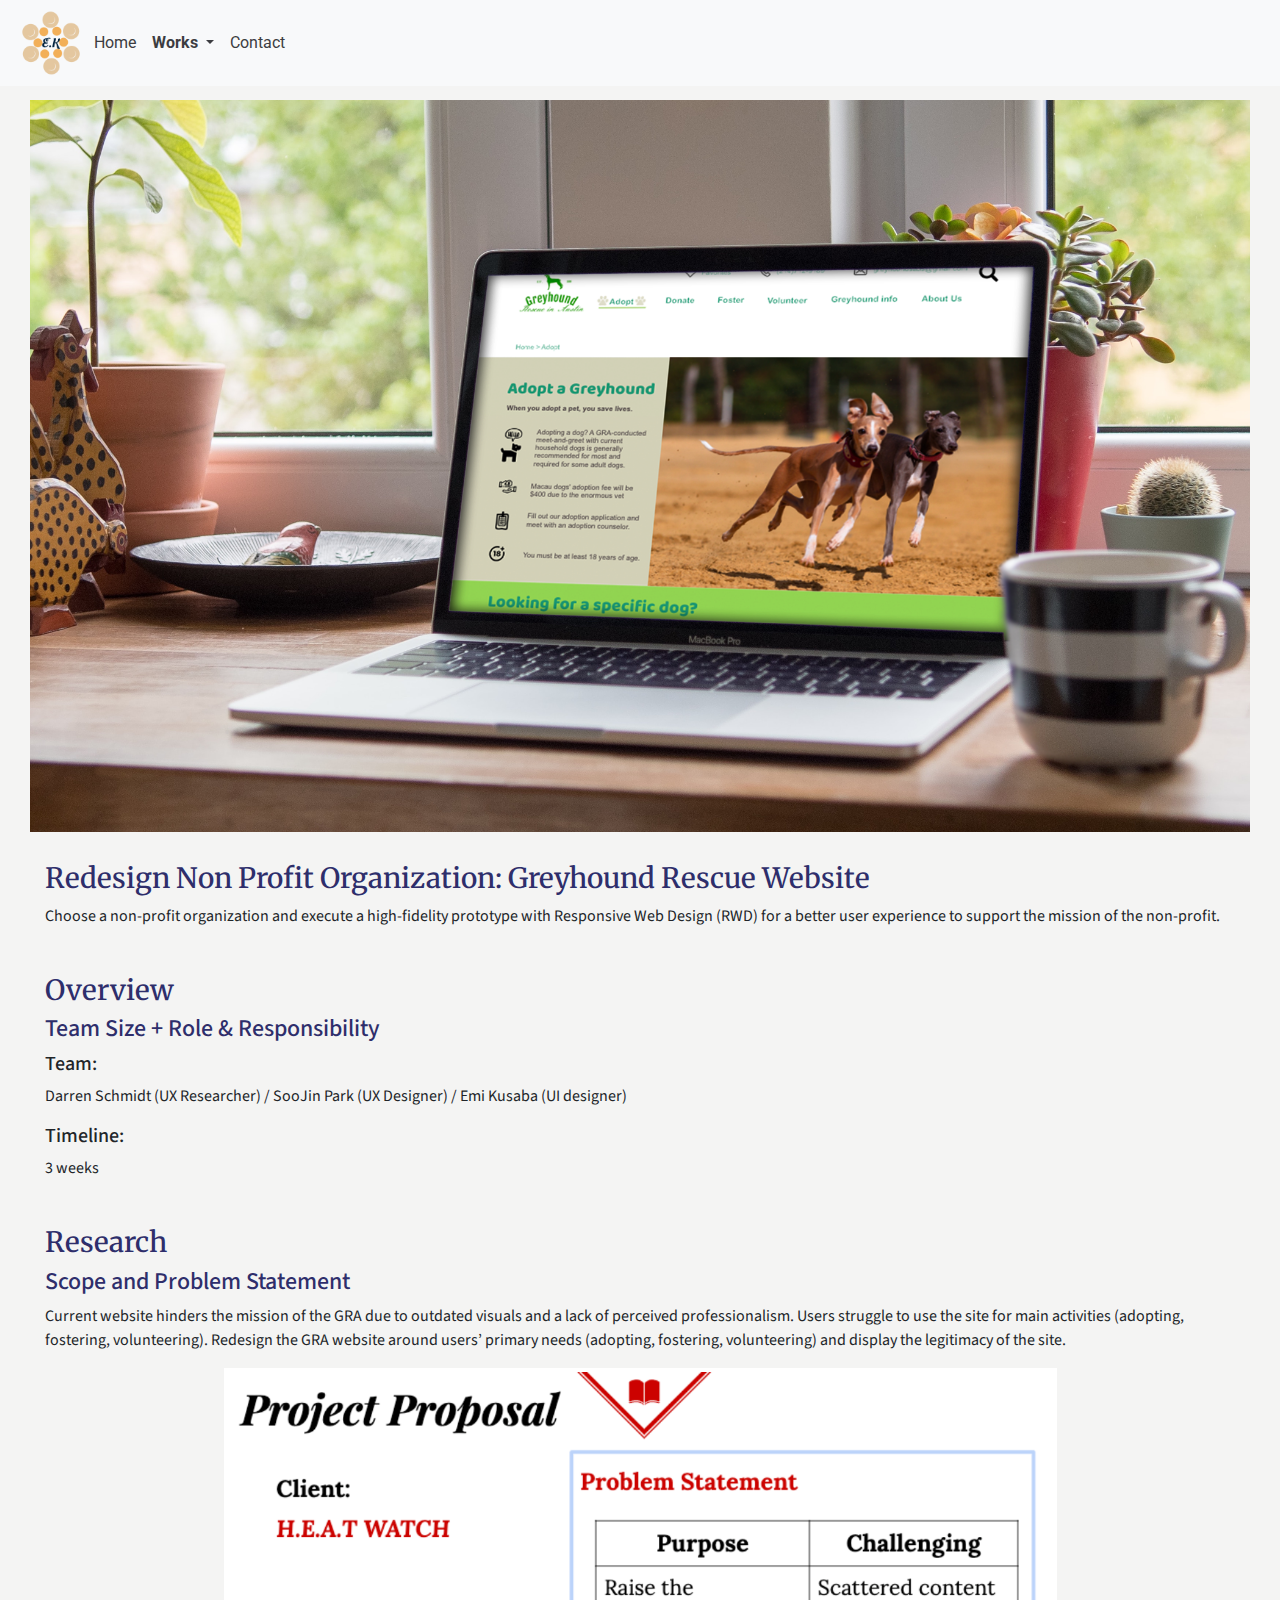
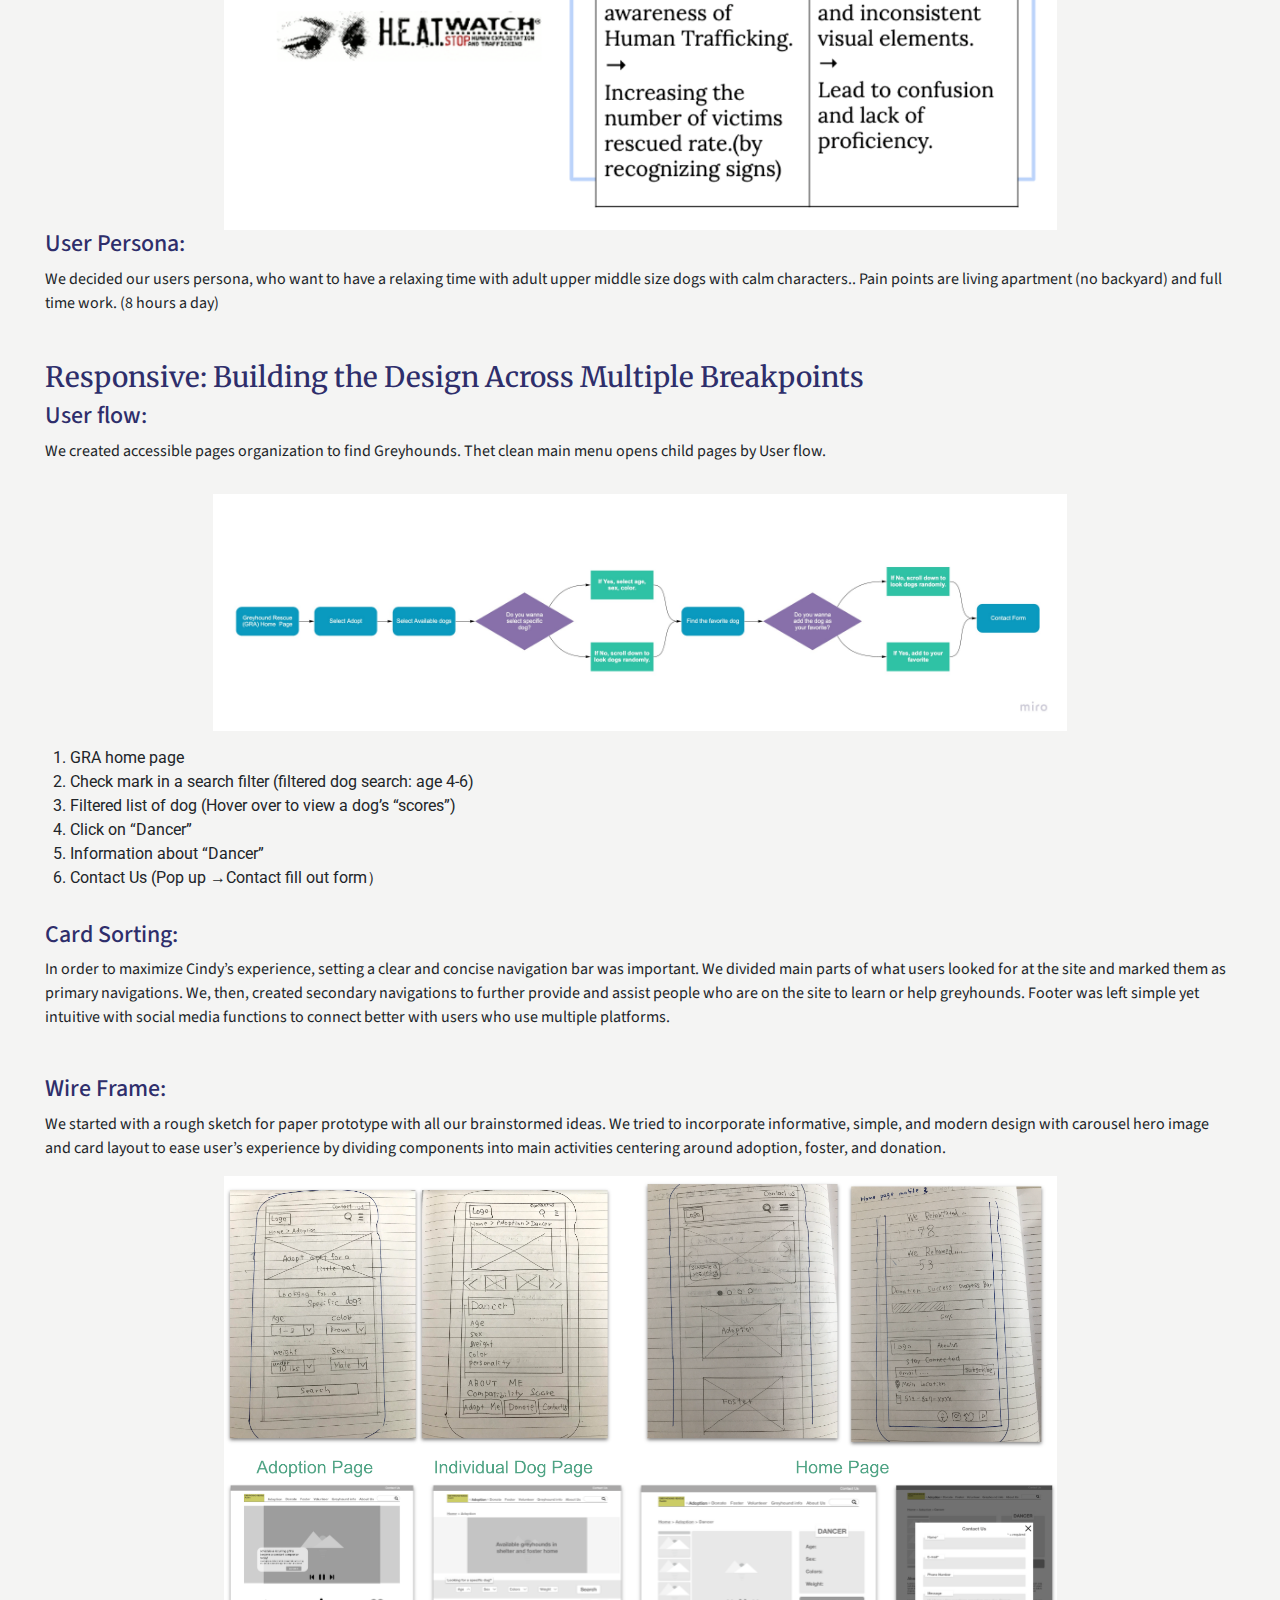
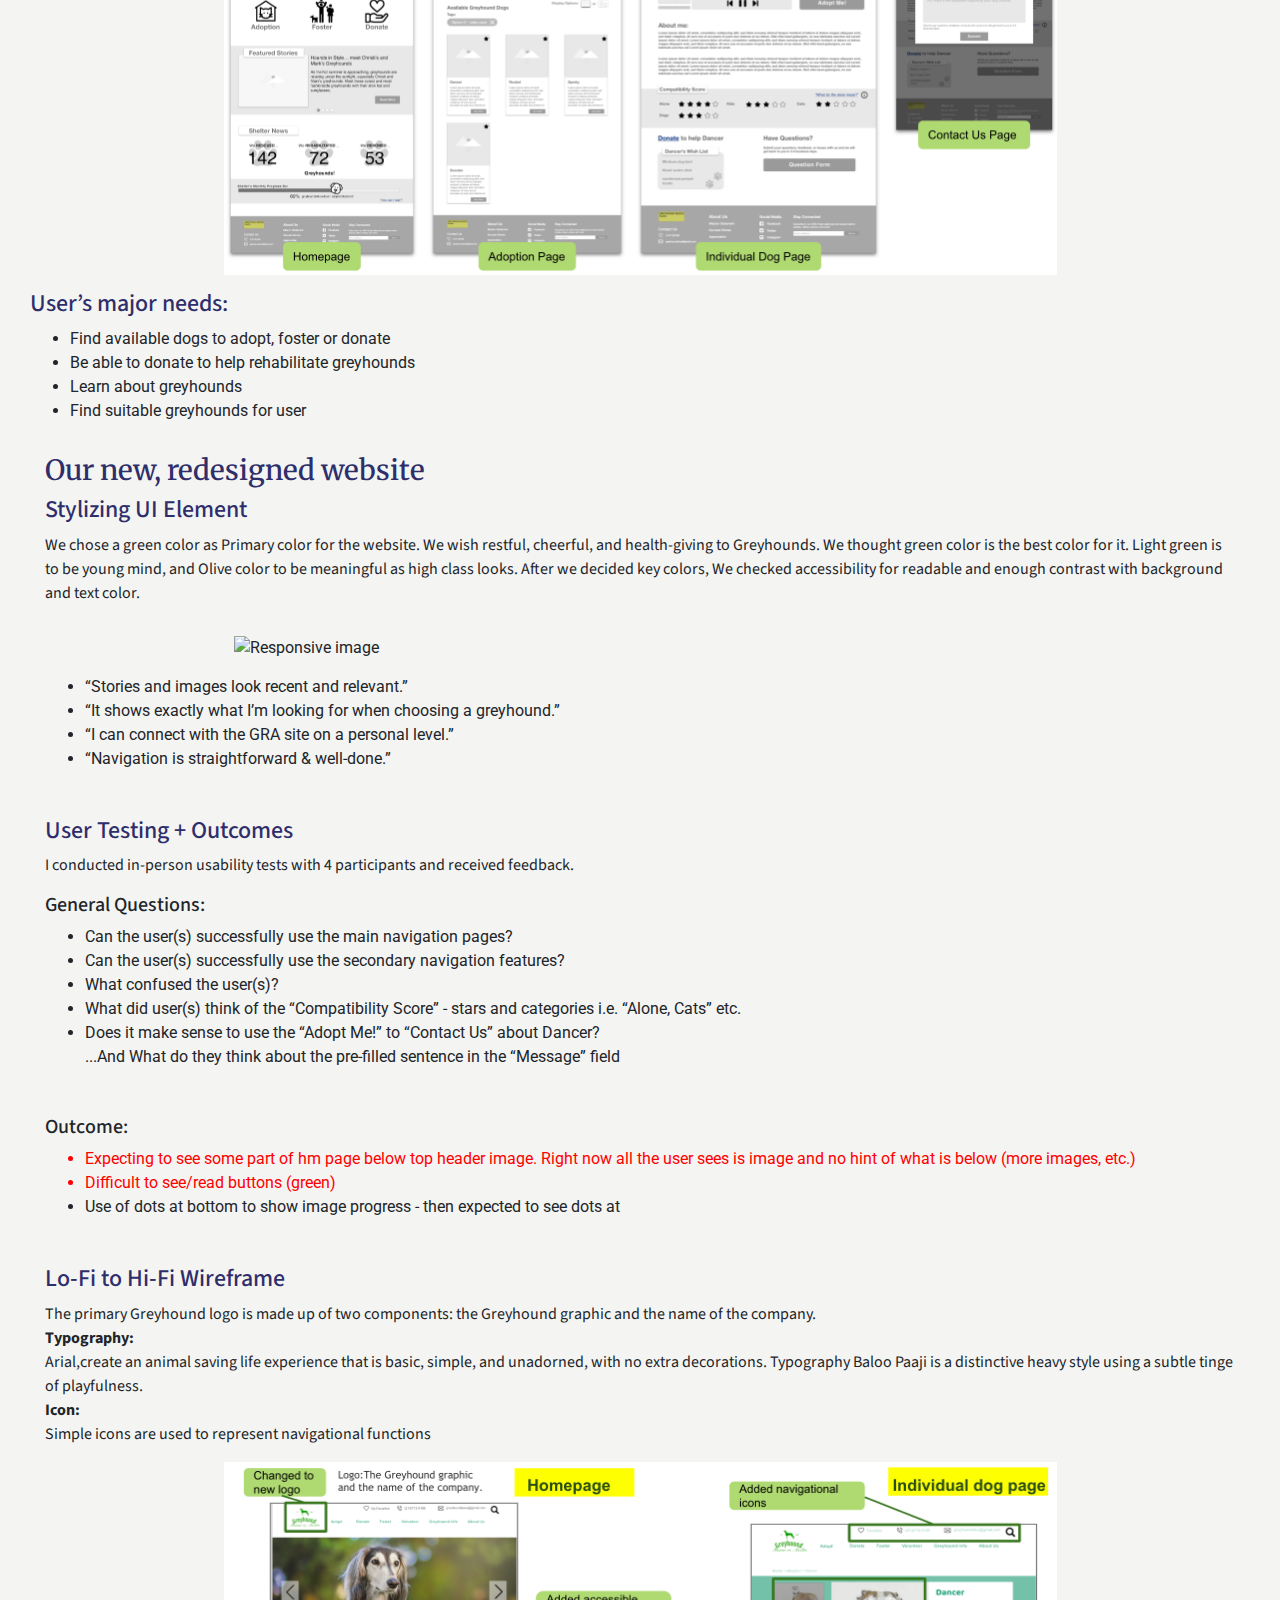
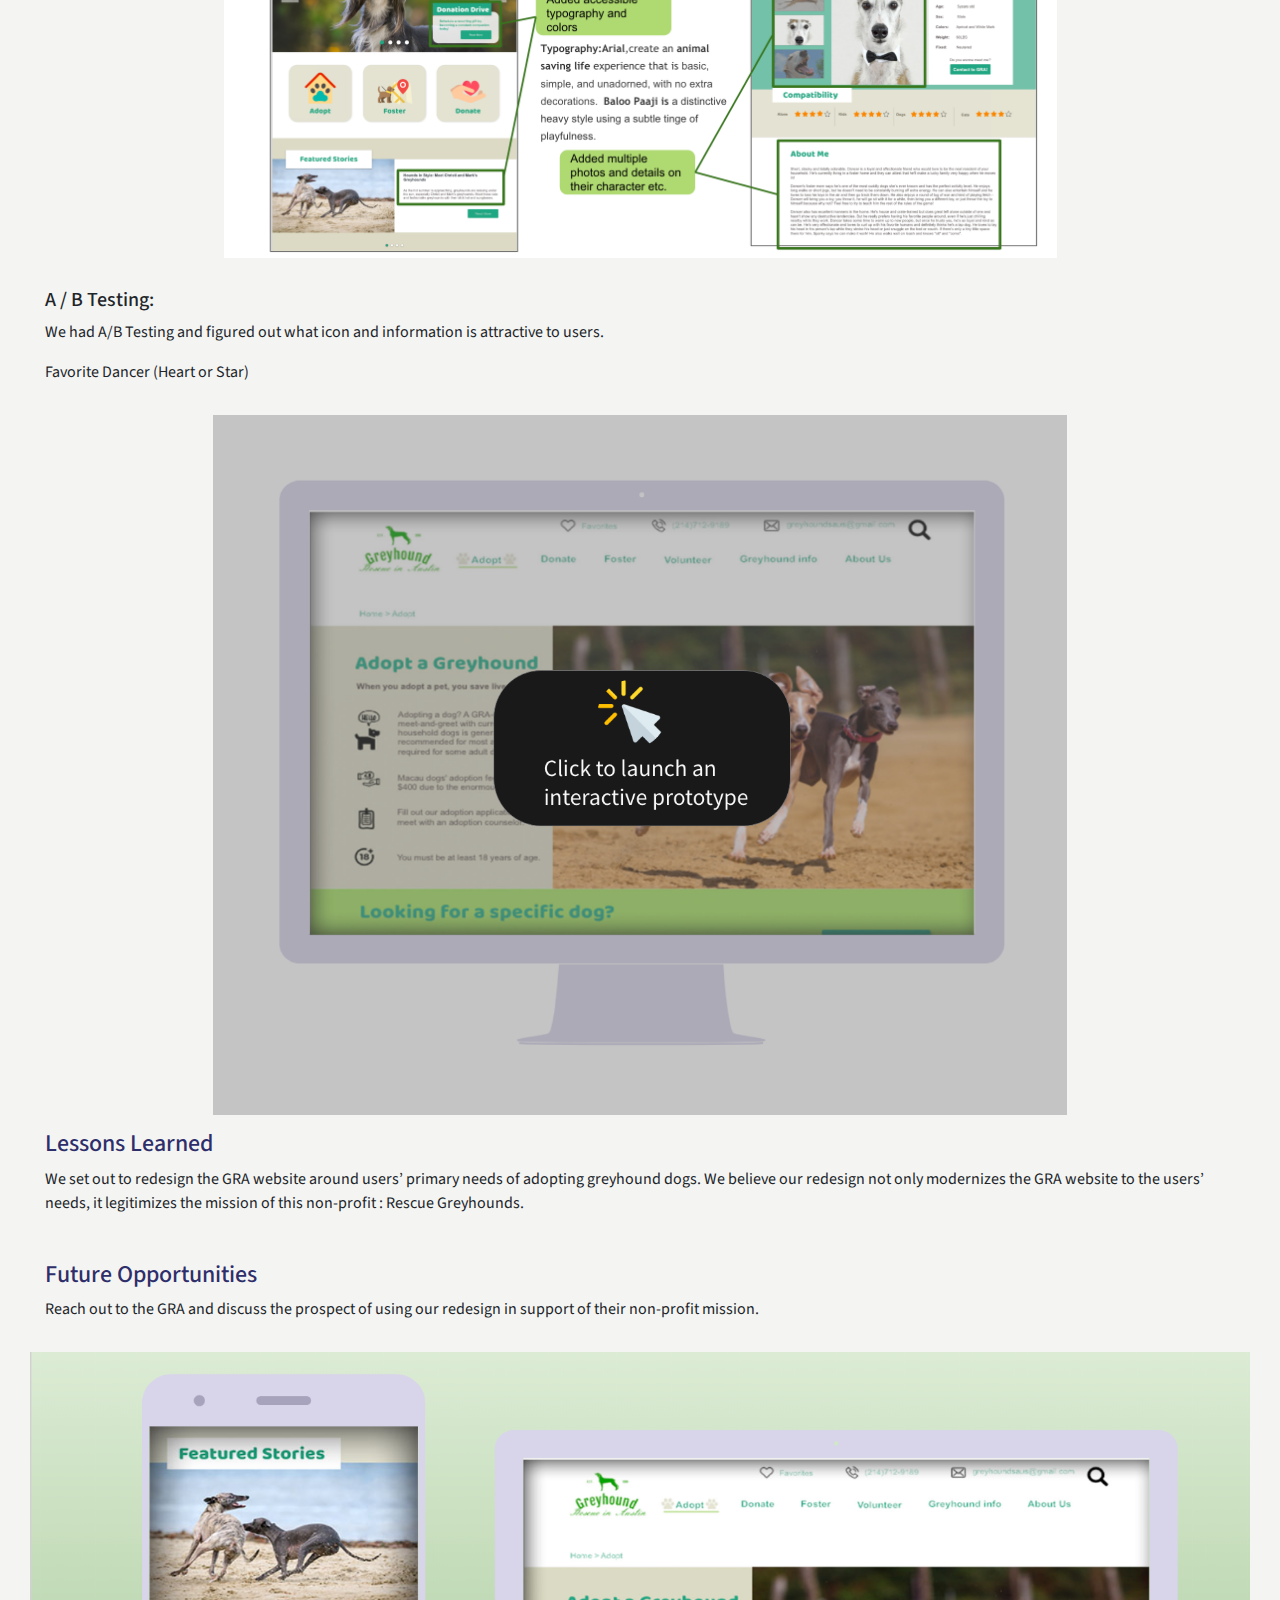
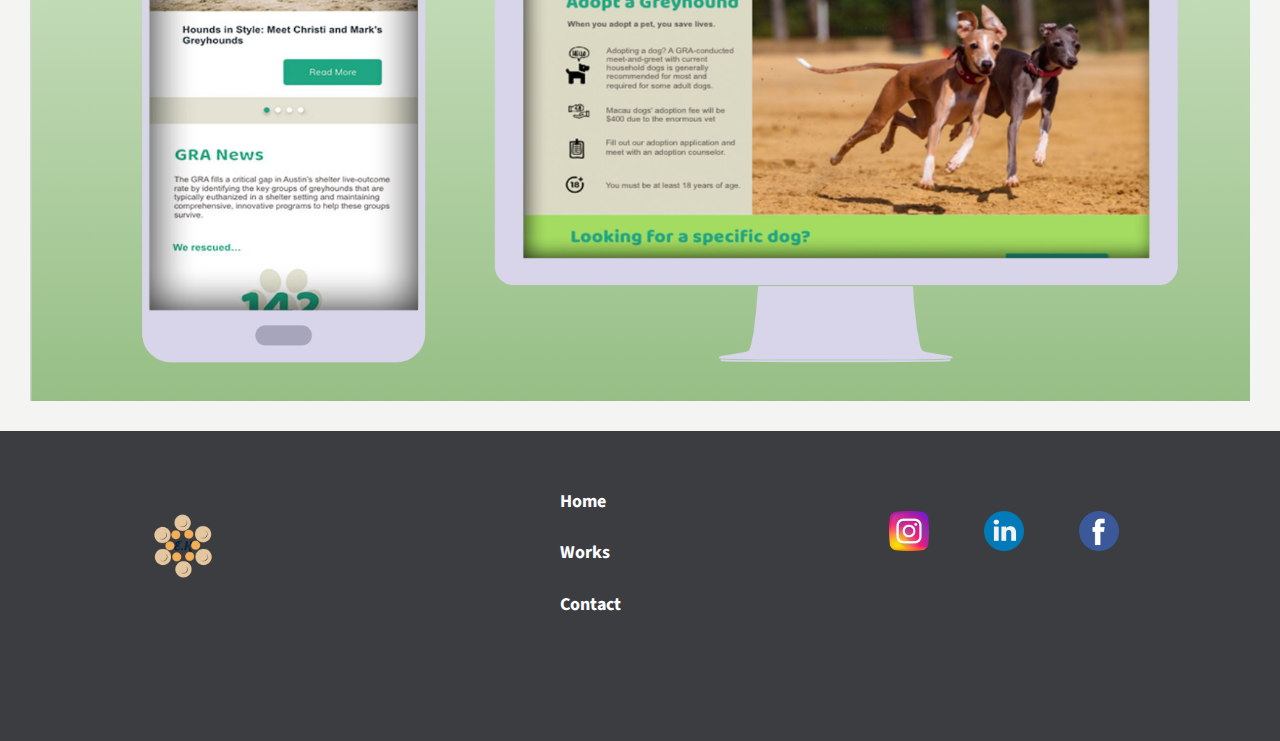
==== case_study1.html @ 6f555abe "Update case_study1.html" ====
<!Doctype html>

<head>
    <meta charset="utf-8">
    <meta name="viewport" content="width=device-width, initial-scale=1">
    <meta name="viewport" content="width=device-width, initial-scale=1.0">
    <title>My First bootstrap Portfolio</title>
    <link href="https://fonts.googleapis.com/css?family=Merriweather|Roboto&display=swap" rel="stylesheet">
    <link rel="stylesheet" href="https://cdnjs.cloudflare.com/ajax/libs/font-awesome/4.6.3/css/font-awesome.min.css">
    <link href="https://fonts.googleapis.com/css?family=Merriweather|Source+Sans+Pro|Source+Serif+Pro&display=swap"
        rel="stylesheet">
    <link href="https://fonts.googleapis.com/css?family=Source+Sans+Pro|Source+Serif+Pro&display=swap" rel="stylesheet">
    <link rel="stylesheet" href="assets/css/Footer-with-button-logo.css">
    <link href="css/style.css" type="text/css" rel="stylesheet">
    <script src="https://ajax.googleapis.com/ajax/libs/jquery/3.4.1/jquery.min.js"></script>
    <link rel="stylesheet" href="https://stackpath.bootstrapcdn.com/bootstrap/4.3.1/css/bootstrap.min.css"
        integrity="sha384-ggOyR0iXCbMQv3Xipma34MD+dH/1fQ784/j6cY/iJTQUOhcWr7x9JvoRxT2MZw1T" crossorigin="anonymous">
    <script src="https://cdnjs.cloudflare.com/ajax/libs/popper.js/1.12.9/umd/popper.min.js"></script>
    <script src="https://stackpath.bootstrapcdn.com/bootstrap/4.3.1/js/bootstrap.min.js"
        integrity="sha384-JjSmVgyd0p3pXB1rRibZUAYoIIy6OrQ6VrjIEaFf/nJGzIxFDsf4x0xIM+B07jRM"
        crossorigin="anonymous"></script>
    <script src="index.js"></script>
</head>

<body >
    <!--Nav-->

    <nav class="navbar navbar-expand-lg navbar-light bg-light fixed-top">
        <img src="images/7357d551-fe79-40fd-9dd4-52507241a7af_200x200.png" class="navbar-brand" href="#"></a>
        <button class="navbar-toggler" type="button" data-toggle="collapse" data-target="#navbarNav"
            aria-controls="navbarNav" aria-expanded="false" aria-label="Toggle navigation">
            <span class="navbar-toggler-icon"></span>
        </button>
        <div class="collapse navbar-collapse" id="navbarNav">
            <ul class="navbar-nav">
                <li class="nav-item active">
                    <a class="nav-link" href="#">Home </a>
                </li>
                <li class="nav-item">
                    <a class="nav-link dropdown-toggle" href="#" id="navbarDropdown" role="button" data-toggle="dropdown" aria-haspopup="true" aria-expanded="false">
                       <strong> Works</strong>
                      </a>
                      <div class="dropdown-menu" aria-labelledby="navbarDropdown">
                        <a class="dropdown-item" href="#">UI Redesign For Department of Energy</a>
                        <a class="dropdown-item" href="#">Redesign Website: <br>Greyhound Rescue Austin</a>
                        <a class="dropdown-item" href="#">Butler Travel App</a>
                        <div class="dropdown-divider"></div>
                        <a class="dropdown-item" href="#">Something else here</a>
                      </div>
                </li>
                <li class="nav-item">
                    <a class="nav-link" href="#">Contact</a>
                </li>
                <li class="nav-item">
                </li>
            </ul>
        </div>
    </nav>
    </div>
    <!--heroimage-->
    
    <section class="article">
    <img src="images/hero.png" class="img-fluid" id="hero" alt="Responsive image" >
    <div class="cards">
        <h3 class="title">Redesign Non Profit Organization: Greyhound Rescue Website
        </h3>
        <p>Choose a non-profit organization and execute a high-fidelity prototype with Responsive Web Design (RWD) for a
            better user experience to support the mission of the non-profit.
        </p>
    </div>
    <!--Overview-->
    
    <div class="overview_card cards">
        <h3 class="overview">Overview</h3>
        <h4 class="role">Team Size + Role & Responsibility
        </h4>
        <h5 class="team">Team:</h5>
        <p> Darren Schmidt (UX Researcher) / SooJin Park (UX Designer) / Emi Kusaba (UI designer)
        </p>
        <h5 class="timeline">Timeline:</h5>
        <p> 3 weeks</p>
    </div>
    <div class="research_card cards">
        <h3 class="research">Research</h3>
    
    <!--problem statement-->
        <h4 class="problemstatement">Scope and Problem Statement</h4>
        <p id="problemstatement1">Current website hinders the mission of the GRA due to outdated visuals and a lack of perceived professionalism. 
            Users struggle to use the site for main activities (adopting, fostering, volunteering). 
            Redesign the GRA website around users’ primary needs (adopting, fostering, volunteering) and display the legitimacy of the site. 
            </p>
            <div class="img-problemstatement centered">
            <img src="images/Screen Shot 2019-08-13 at 11.15.23.png" class="problemstatement " style="width:70%; height:70%;" alt="Responsive image">
        </div>
        <h4 class="userparsona"> User Persona:</h4>

        <p id="userparsona1">We decided our users persona, who want to have a relaxing time with adult upper middle size dogs with calm characters.. Pain points are living apartment (no backyard) and full time work. (8 hours a day)</p>
            <!--userflow-->
    </div>
        <div class="cards">
        <h3 class="design_card">Responsive: Building the Design Across Multiple Breakpoints
            </h3>
        <h4 class="userflow">User flow:</h4>
        <p class="userflow1">We created accessible pages organization to find Greyhounds. Thet clean main menu opens child pages by User flow.
        </p>
        </div>
        <div class="userflow-img centered">
        <img src="images/userflow.jpg" class="img-fluid" alt="Responsive image" style="width:70%" style="height:70%" >
        </div>
        <ol>
            <li>GRA home page </li>
            <li>Check mark in a search filter (filtered dog search: age 4-6)
            </li>
            <li>Filtered list of dog (Hover over to view a dog’s “scores”)

            </li>
            <li>Click on “Dancer”
            </li>
            <li>Information about “Dancer”
            </li>
            <li>Contact Us (Pop up
                →Contact fill out form）
            </li>
        </ol>
        <div class="cards">
        <h4 class="cardsorting">Card Sorting:</h4>
        <p>In order to maximize Cindy’s experience, setting a clear and concise navigation bar was important. We divided main parts of what users looked for at the site and marked them as primary navigations. We, then, created secondary navigations to further provide and assist people who are on the site to learn or help greyhounds. 
            Footer was left simple yet intuitive with social media functions to connect better with users who use multiple platforms.
            </p>
        </div>
    
    <!--wireframe-->
    <div class="cards">
        <h4 class="wireframe1"> Wire Frame:</h4>
        <p>We started with a rough sketch for paper prototype with all our brainstormed ideas. We tried to incorporate informative, simple, and modern design with carousel hero image and card layout to ease user’s experience by dividing components into main activities centering around adoption, foster, and donation.  
        </p>
        <div class="sketches centered">
            <img src="images/Screen Shot 2019-08-16 at 13.43.43.png"style="width:70%" style="height:70%">
        </div>
        <div class="wireframe centered">
            <img src="images/Screen Shot 2019-08-16 at 13.44.07.png"style="width:70%" style="height:70%">
        </div>
    </div>
    
        <h4 class="wireframe2">User’s major needs:</h4>
        <ul>
            <li>Find available dogs to adopt, foster or donate</li>
            <li>Be able to donate to help rehabilitate greyhounds
            </li>
            <li>Learn about greyhounds
            </li>
            <li>Find suitable greyhounds for user
            </li>
        </ul>
    <div class="cards">
        <h3 class="wireframe3">Our new, redesigned website
        </h3>

        <!--redesign UI Elemets-->
        <h4 class="redesign">Stylizing UI Element</h4>
        <p>We  chose a green color as Primary color for the website. We wish restful, cheerful, and health-giving to Greyhounds. We thought green color is the best color for it. Light green is to be young mind, and Olive color to be meaningful as high class looks.
            After we decided key colors, We checked accessibility for readable and enough contrast with background and text color.
            </p>
            <div class="ui-elements centered">
            <img src="images/style-tile-greyhound.png" class="img-uielements" alt="Responsive image" style="width:70%" style="height:70%">
            </div>

        <ul>
            <li>“Stories and images look recent and relevant.” 
            </li>
            <li>“It shows exactly what I’m looking for when choosing a greyhound.”</li>
            <li>“I can connect with the GRA site on a personal level.”
            </li>
            <li>“Navigation is straightforward & well-done.”
            </li>
        </ul>
    </div>
    <div class="cards">
        <h4 class="usertesting">User Testing + Outcomes
        </h4>
        <P> I conducted in-person usability tests with 4 participants and received feedback.
        </P>
        <h5>General Questions:
        </h5>
        <ul>
            <li>Can the user(s) successfully use the main navigation pages?
            </li>
            <li>Can the user(s) successfully use the secondary navigation features?
            </li>
            <li>What confused the user(s)?
            </li>
            <li>What did user(s) think of the “Compatibility Score” - stars and categories i.e. “Alone, Cats” etc.
            </li>
            <li>Does it make sense to use the “Adopt Me!” to “Contact Us” about Dancer?<br>...And What do they think about the pre-filled sentence in the “Message” field
            </li>
        </ul>
    </div>
    <div class="cards">
        <h5 class="outcome">Outcome:</h5>
        <ul>
            <li style="color:red">Expecting to see some part of hm page below top header image. Right now all the user sees is image and no hint of what is below (more images, etc.)
            </li>
            <li style="color:red">Difficult to see/read buttons (green) </li>
            <li>Use of dots at bottom to show image progress - then expected to see dots at 
            </li>
        </ul>
    </div>
    <div class="cards">
        <h4>Lo-Fi to Hi-Fi Wireframe </h4>
        <p>
                The primary Greyhound logo is made up of two components: the Greyhound graphic and the name of the company.<br>
                
                <strong>Typography: </strong><br>
                Arial,create an animal saving life experience that is basic, simple, and unadorned, with no extra decorations. Typography  Baloo Paaji is a distinctive heavy style using a subtle tinge of playfulness.<br>
                <strong>Icon: </strong><br>
                Simple icons are used to represent navigational functions
                </p>
        <div class="iteration centered">
        <img src="images/Screen Shot 2019-08-16 at 16.34.29.png"style="width:70%" style="height:70%">
        </div>
    </div>
    <div class="cards">
        <h5 class="ab_testing">A / B Testing: </h5>
        <p>We had A/B Testing and figured out what icon and information is attractive to users.  </p>
        
        <p>Favorite Dancer (Heart or Star)
        </p>
    </div>
  <!--<div class="dancer centered">
            <img src="images/Screen Shot 2019-08-16 at 13.34.13.png" class="img-dancer"style="width:70%"style="height:auto";>
        </div>
    -->
        <div class="prototype-click centered">
            <a href="https://xd.adobe.com/view/595a74bb-11d4-4222-553f-0b46ab1ceca4-2f6b/" class="centered">
            <img src="images/Web 1920 – 3.png" class="img-click"style="width:70%" style="height:70%">
            </a>
        </div>
    <div class="cards">
        <h4 class="lessonlearned">Lessons Learned</h4>
        <p>We set out to redesign the GRA website around users’ primary needs of adopting greyhound dogs. 
            We believe our redesign not only modernizes the GRA website to the users’ needs, it legitimizes the mission of this non-profit : Rescue Greyhounds.  </p>
    </div>
    <div class="cards">
        <h4 class="future-op">Future Opportunities
        </h4>
        <p>Reach out to the GRA and discuss the prospect of using our redesign in support of their non-profit mission. 
        </p>
    </div>
        <div class="image-both centered">
            <img src="images/Screen Shot 2019-08-16 at 16.06.26.png" class="img-both"style="width:100%" style="height:100%">
        </div>




    </section>

    <!--footer-->
    <div class="content">
        </div>
        <footer id="myFooter">
            <div class="container">
                <div class="row">
                    <div class="col-sm-3">
                        <img src="images/7357d551-fe79-40fd-9dd4-52507241a7af_200x200.png" height=70px width=auto;>
                    </div>
                    <div class="col-sm-2">
                        <h5>Home</h5>

                        <h5>Works</h5>

                        <h5>Contact</h5>
                    </div>

                    <div class="col-sm-3">
                        <div class="row">

                            <div class="icon">
                                <a href="https://www.instagram.com/emikusba/?hl=ja">
                                    <img src="images/instagram.png" height="40px" data-toggle="tooltip"
                                        data-placement="top" title="Instagram">
                                </a>
                            </div>
                            <div class="icon">
                                <a href="https://www.linkedin.com/in/emi-kusaba-b6942b93/">
                                    <img src="images/linkedin.png" data-toggle="tooltip" data-placement="top"
                                        title="Linkedin">
                                </a>
                            </div>
                            <div class="icon">
                                <a href="https://www.facebook.com/emi.kusaba.1">
                                    <img src="images/facebook.png" data-toggle="tooltip" data-placement="top"
                                        title="Facebook">
                                </a>
                            </div>
                        </div>
                    </div>

                


        </footer>
        </body>
---- css/style.css ----
body {
    
    /*margin-left: 30px !important;
    margin-right:30px !important;
    
    background-color: #edf1f2;
    background-image: url("data:image/svg+xml,%3Csvg xmlns='http://www.w3.org/2000/svg' width='52' height='52' viewBox='0 0 52 52'%3E%3Cpath fill='%2368c1ce' fill-opacity='0.25' d='M0 17.83V0h17.83a3 3 0 0 1-5.66 2H5.9A5 5 0 0 1 2 5.9v6.27a3 3 0 0 1-2 5.66zm0 18.34a3 3 0 0 1 2 5.66v6.27A5 5 0 0 1 5.9 52h6.27a3 3 0 0 1 5.66 0H0V36.17zM36.17 52a3 3 0 0 1 5.66 0h6.27a5 5 0 0 1 3.9-3.9v-6.27a3 3 0 0 1 0-5.66V52H36.17zM0 31.93v-9.78a5 5 0 0 1 3.8.72l4.43-4.43a3 3 0 1 1 1.42 1.41L5.2 24.28a5 5 0 0 1 0 5.52l4.44 4.43a3 3 0 1 1-1.42 1.42L3.8 31.2a5 5 0 0 1-3.8.72zm52-14.1a3 3 0 0 1 0-5.66V5.9A5 5 0 0 1 48.1 2h-6.27a3 3 0 0 1-5.66-2H52v17.83zm0 14.1a4.97 4.97 0 0 1-1.72-.72l-4.43 4.44a3 3 0 1 1-1.41-1.42l4.43-4.43a5 5 0 0 1 0-5.52l-4.43-4.43a3 3 0 1 1 1.41-1.41l4.43 4.43c.53-.35 1.12-.6 1.72-.72v9.78zM22.15 0h9.78a5 5 0 0 1-.72 3.8l4.44 4.43a3 3 0 1 1-1.42 1.42L29.8 5.2a5 5 0 0 1-5.52 0l-4.43 4.44a3 3 0 1 1-1.41-1.42l4.43-4.43a5 5 0 0 1-.72-3.8zm0 52c.13-.6.37-1.19.72-1.72l-4.43-4.43a3 3 0 1 1 1.41-1.41l4.43 4.43a5 5 0 0 1 5.52 0l4.43-4.43a3 3 0 1 1 1.42 1.41l-4.44 4.43c.36.53.6 1.12.72 1.72h-9.78zm9.75-24a5 5 0 0 1-3.9 3.9v6.27a3 3 0 1 1-2 0V31.9a5 5 0 0 1-3.9-3.9h-6.27a3 3 0 1 1 0-2h6.27a5 5 0 0 1 3.9-3.9v-6.27a3 3 0 1 1 2 0v6.27a5 5 0 0 1 3.9 3.9h6.27a3 3 0 1 1 0 2H31.9z'%3E%3C/path%3E%3C/svg%3E");
    color: #464444;
    margin-top: 10px;
    
    /*background-color: grey !important;*/
}
section {
    padding:30px;
    background-color: rgb(244, 244, 243);
    /*margin-left: 30px !important;
    margin-right:30px !important;*/
}



.jumbotron {
    /*background-image: url("../images/9210.jpg");*/
    background-size: cover;
    height: 80vh;
    width:100%;
    padding-top:200px !important; 
    margin-bottom: 0px!important;
    
}
#hero{
    padding-top:70px;
}
.img-fluid{
    padding-bottom:15px !important;
}

.navbar-brand {
    padding: 0px;
    height: 100px;
    width: auto;
}
.nav-link{
    color: #3c3d41 !important;
}

/*title*/
.title{
    padding:0px 0px;
}

.title1 {
    color: #2e2e6b;
    padding-bottom: 10px;
    margin-left:20px;
    padding-top: 15px;
    
    
}

.card-horizon {
    height: 200px;
    overflow: hidden;
}

.jumbotron h1 {
    font-family: 'Merriweather', serif;
    color: #2e2e6b;
}
h2{
    font-family: 'Merriweather', serif;
    color:#2e2e6b;

}
h3{
    font-family: 'Merriweather', serif;
    color:#2e2e6b;

    
}
h4{
    font-family: 'Source Sans Pro', sans-serif;
    color:#2e2e6b;
}
h5{
    font-family: 'Source Sans Pro', sans-serif;
}
p{
    font-family: 'Source Sans Pro', sans-serif;
}

.row {
    display: flex;
    justify-content: space-around;
    padding-bottom: 20px;
}

.navbar {
    margin-bottom: 0px;
}

.navbar-brand {
    margin: 5px;
}

.card-img {
    height: 50vh;
    width: 100vh;
    size: cover;
}
.card-img-specialities{
    height: 100px;
    width: 90px;
   
}
.btn-more{
    width: auto;
}
 .btn-more span {
    cursor: pointer;
    display: inline-block;
    position: relative;
    transition: 0.5s;
  }
  
  .btn-more span:after {
    content: '\00bb';
    position: absolute;
    opacity: 0;
    top: 0;
    right: -20px;
    transition: 0.5s;
  }
  
  .btn-more:hover span {
    padding-right: 20px;
  }
  .btn-more:hover span:after {
    opacity: 1;
    right: 0;
  }
  .card{
      align-items: center;
      padding:10px 10px;
      margin:10px;
      padding-top:10px !important;
  }

/*--aboutme--*/

.Resume{
    padding-top:20px;
}

.bg-1 {
    /*background-color: #d2e5ee;*/
    /* Navy
    background-color: #edf1f2;
    background-image: url("data:image/svg+xml,%3Csvg xmlns='http://www.w3.org/2000/svg' width='52' height='52' viewBox='0 0 52 52'%3E%3Cpath fill='%2368c1ce' fill-opacity='0.25' d='M0 17.83V0h17.83a3 3 0 0 1-5.66 2H5.9A5 5 0 0 1 2 5.9v6.27a3 3 0 0 1-2 5.66zm0 18.34a3 3 0 0 1 2 5.66v6.27A5 5 0 0 1 5.9 52h6.27a3 3 0 0 1 5.66 0H0V36.17zM36.17 52a3 3 0 0 1 5.66 0h6.27a5 5 0 0 1 3.9-3.9v-6.27a3 3 0 0 1 0-5.66V52H36.17zM0 31.93v-9.78a5 5 0 0 1 3.8.72l4.43-4.43a3 3 0 1 1 1.42 1.41L5.2 24.28a5 5 0 0 1 0 5.52l4.44 4.43a3 3 0 1 1-1.42 1.42L3.8 31.2a5 5 0 0 1-3.8.72zm52-14.1a3 3 0 0 1 0-5.66V5.9A5 5 0 0 1 48.1 2h-6.27a3 3 0 0 1-5.66-2H52v17.83zm0 14.1a4.97 4.97 0 0 1-1.72-.72l-4.43 4.44a3 3 0 1 1-1.41-1.42l4.43-4.43a5 5 0 0 1 0-5.52l-4.43-4.43a3 3 0 1 1 1.41-1.41l4.43 4.43c.53-.35 1.12-.6 1.72-.72v9.78zM22.15 0h9.78a5 5 0 0 1-.72 3.8l4.44 4.43a3 3 0 1 1-1.42 1.42L29.8 5.2a5 5 0 0 1-5.52 0l-4.43 4.44a3 3 0 1 1-1.41-1.42l4.43-4.43a5 5 0 0 1-.72-3.8zm0 52c.13-.6.37-1.19.72-1.72l-4.43-4.43a3 3 0 1 1 1.41-1.41l4.43 4.43a5 5 0 0 1 5.52 0l4.43-4.43a3 3 0 1 1 1.42 1.41l-4.44 4.43c.36.53.6 1.12.72 1.72h-9.78zm9.75-24a5 5 0 0 1-3.9 3.9v6.27a3 3 0 1 1-2 0V31.9a5 5 0 0 1-3.9-3.9h-6.27a3 3 0 1 1 0-2h6.27a5 5 0 0 1 3.9-3.9v-6.27a3 3 0 1 1 2 0v6.27a5 5 0 0 1 3.9 3.9h6.27a3 3 0 1 1 0 2H31.9z'%3E%3C/path%3E%3C/svg%3E");
    color: #464444;
    margin-top: 10px;
    */
    background-color: #c2e7f5;
    
   
}
.myspecialities{
    background-image: url("../images/watercolor-1968058_1920.png")!important;
    text-align:center;
    padding-bottom: 50px;
    
}

.container-fluid {
    padding-bottom: 30px;
    padding-top: 30px;
}
.specialities{
    padding-top:20px;
    padding-bottom:20px;
}
/*causel*/
.design_inspirations{
    margin-top:15px;
    margin-left:20px;
}



/*--footer*/

#myFooter {
    background-color: #3c3d41;
    color: white;
    padding-top: 30px;
    padding-bottom: 30px;
}

#myFooter .footer-copyright {
    background-color: #333333;
    padding-top: 3px;
    padding-bottom: 3px;
    text-align: center;
}

#myFooter .row {
    margin-bottom: 60px;
}

#myFooter .navbar-brand {
    margin-top: 45px;
    height: 65px;
}

#myFooter .footer-copyright p {
    margin: 10px;
    color: #ccc;
}

#myFooter ul {
    list-style-type: none;
    padding-left: 0;
    line-height: 1.7;
}

#myFooter h5 {
    font-size: 18px;
    color: white;
    font-weight: bold;
    margin-top: 30px;
}

#myFooter h2 a {
    font-size: 50px;
    text-align: center;
    color: #fff;
}

#myFooter a {
    color: #d2d1d1;
    text-decoration: none;
}

#myFooter a:hover, #myFooter a:focus {
    text-decoration: none;
    color: white;
}

#myFooter .social-networks {
    text-align: center;
    padding-top: 30px;
    padding-bottom: 16px;
}

#myFooter .social-networks a {
    font-size: 32px;
    color: #f9f9f9;
    padding: 10px;
    transition: 0.2s;
}

#myFooter .social-networks a:hover {
    text-decoration: none;
}

#myFooter .facebook:hover {
    color: #0077e2;
}

#myFooter .google:hover {
    color: #ef1a1a;
}

#myFooter .twitter:hover {
    color: #00aced;
}

#myFooter .btn {
    color: white;
    background-color: #d84b6b;
    border-radius: 20px;
    border: none;
    width: 150px;
    display: block;
    margin: 0 auto;
    margin-top: 10px;
    line-height: 25px;
}

.navbar img {
    height: 70px;
    width: 70px;
    margin: 0px;
    padding: 0px;
    margin-right: auto;
}

.col-sm-3 {
    display: block;
    padding-top: 50px;
}

body {
    position: relative;
}

@media screen and (max-width: 767px) {
    #myFooter {
        text-align: center;
    }
}


    
/* CSS used for positioning the footers at the bottom of the page. */

/* You can remove this.

html{
    height: 100%;
}

body{
    display: flex;
    display: -webkit-flex;
    flex-direction: column;
    -webkit-flex-direction: column;
    height: 100%;
}

.content{
   flex: 1 0 auto;
   -webkit-flex: 1 0 auto;
   min-height: 200px;
}

#myFooter{
   flex: 0 0 auto;
   -webkit-flex: 0 0 auto;
}
*/
/*<--case study1-->*/
.centered{
    display:flex;
    justify-content:center;
}
.prototype-click{
    display:flex;
    justify-content:center;
}
/*overview*/
.cards{
    padding:15px;

}
.ui-elements{
    padding: 15px;
}
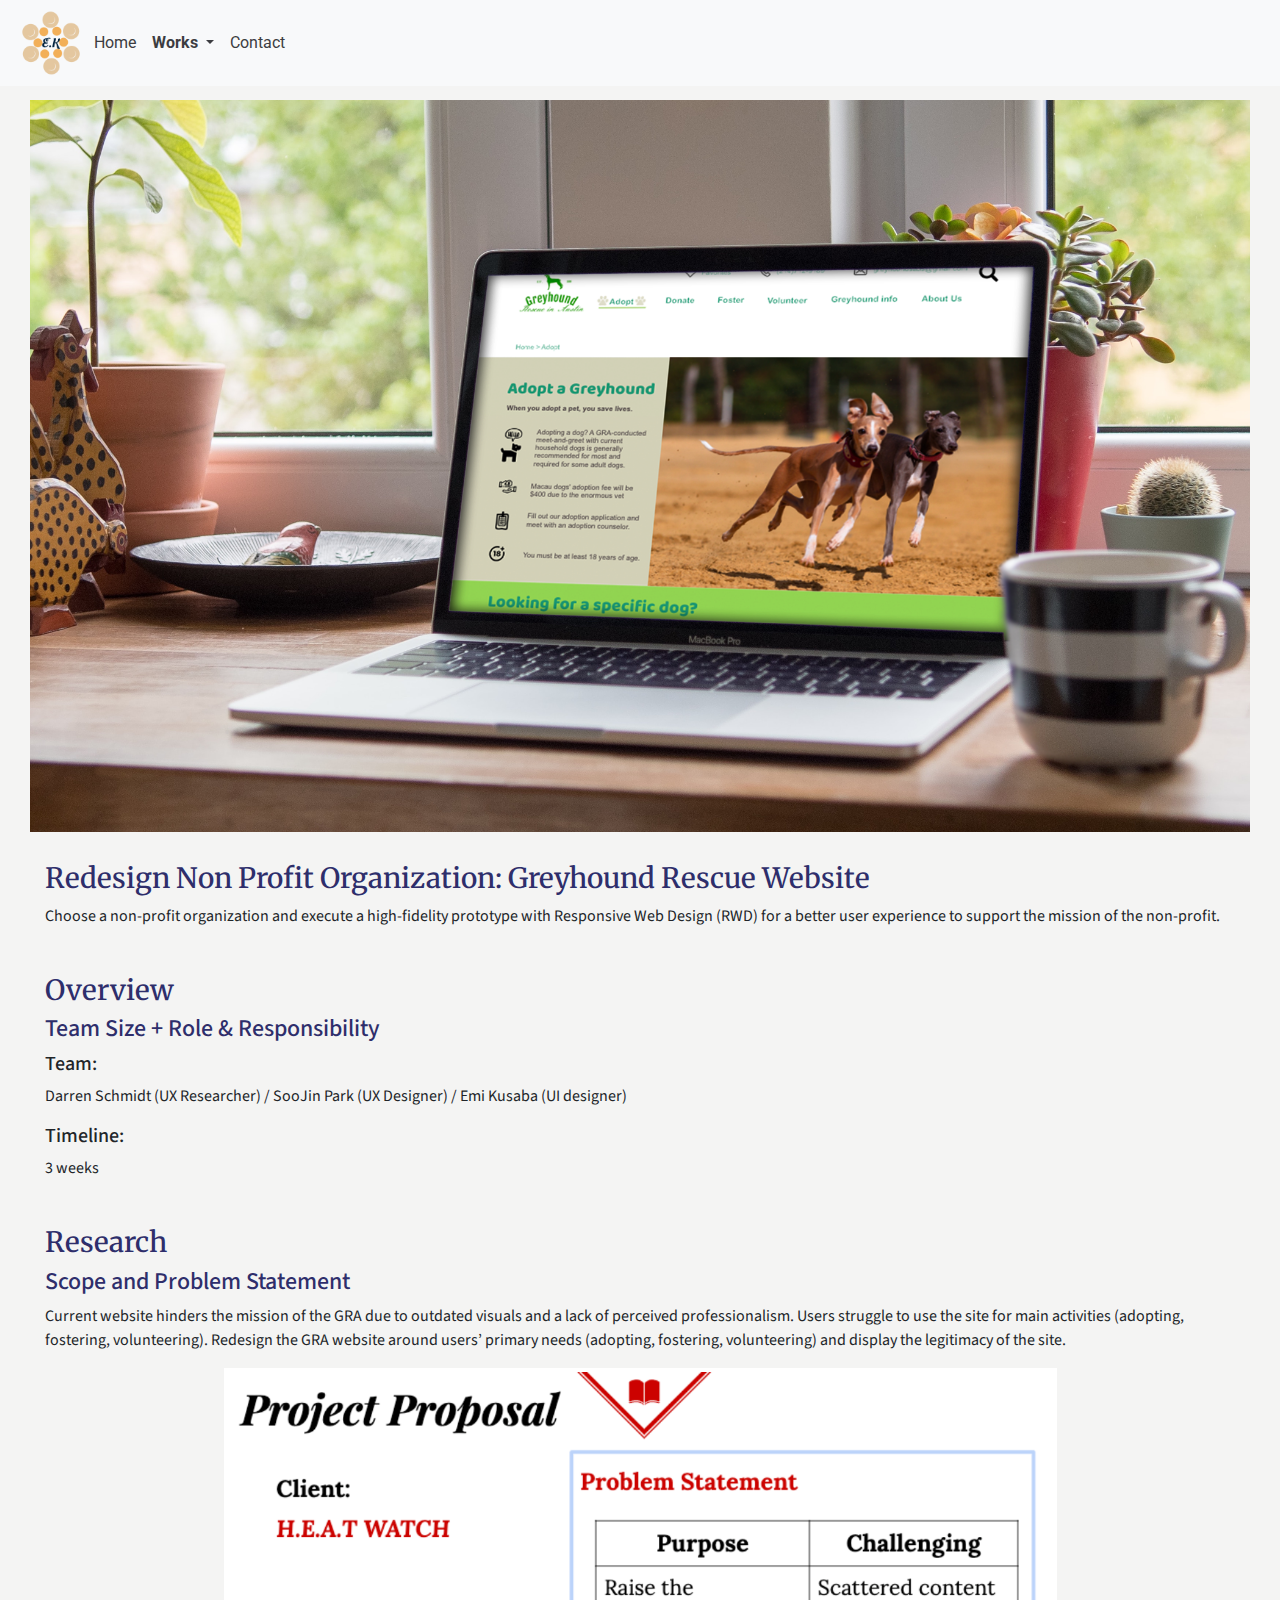
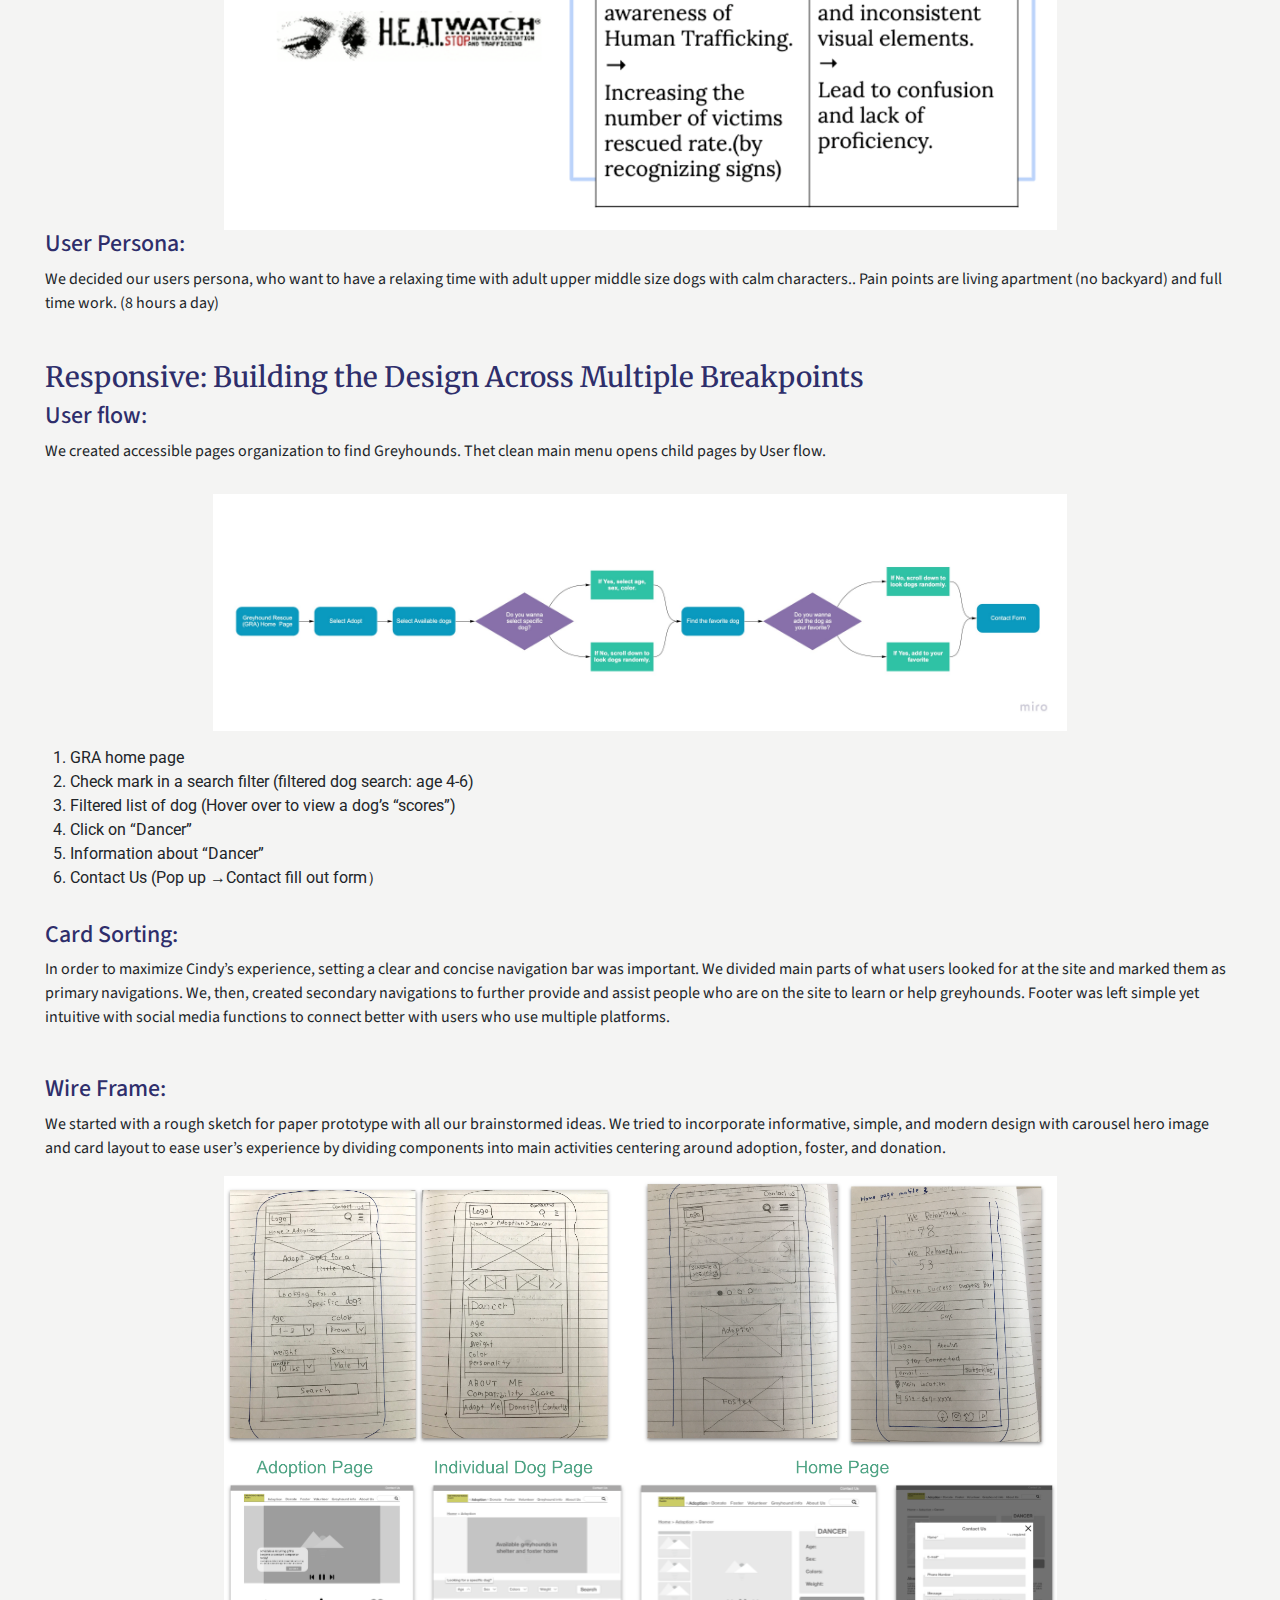
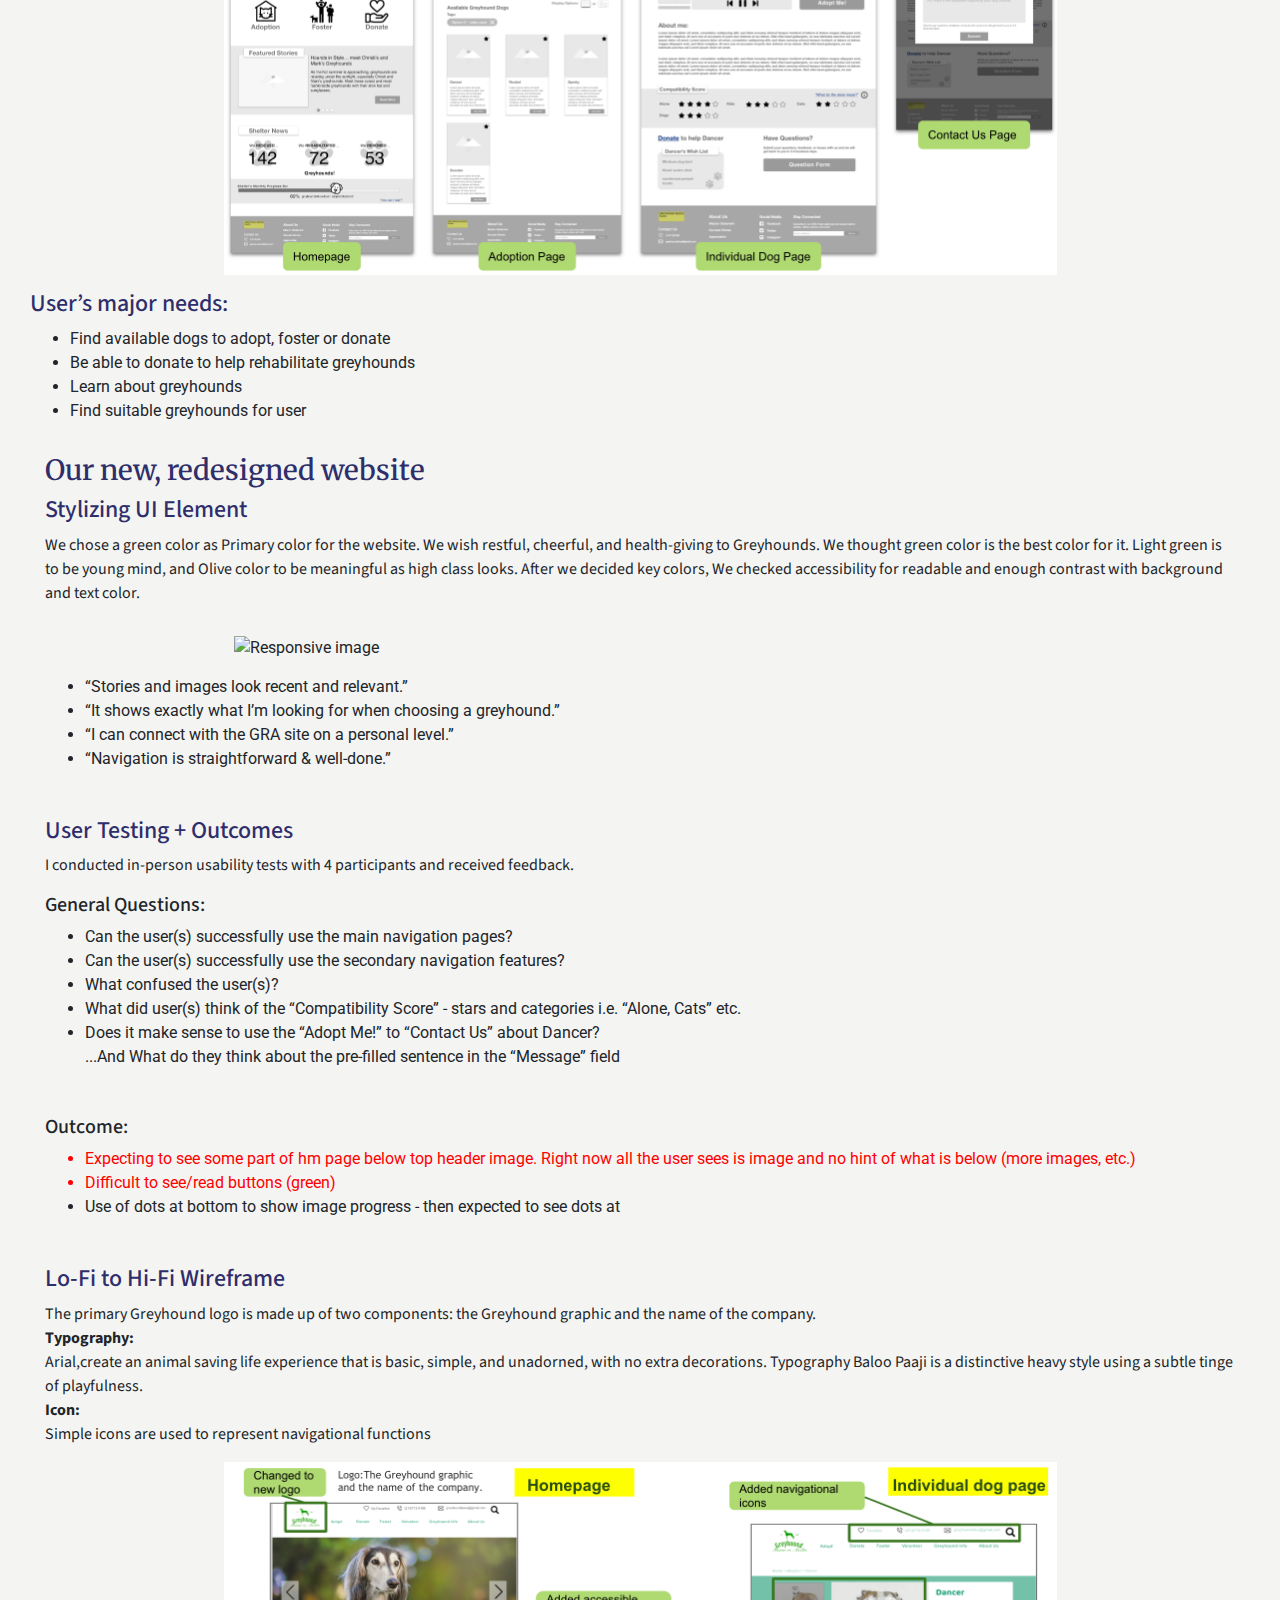
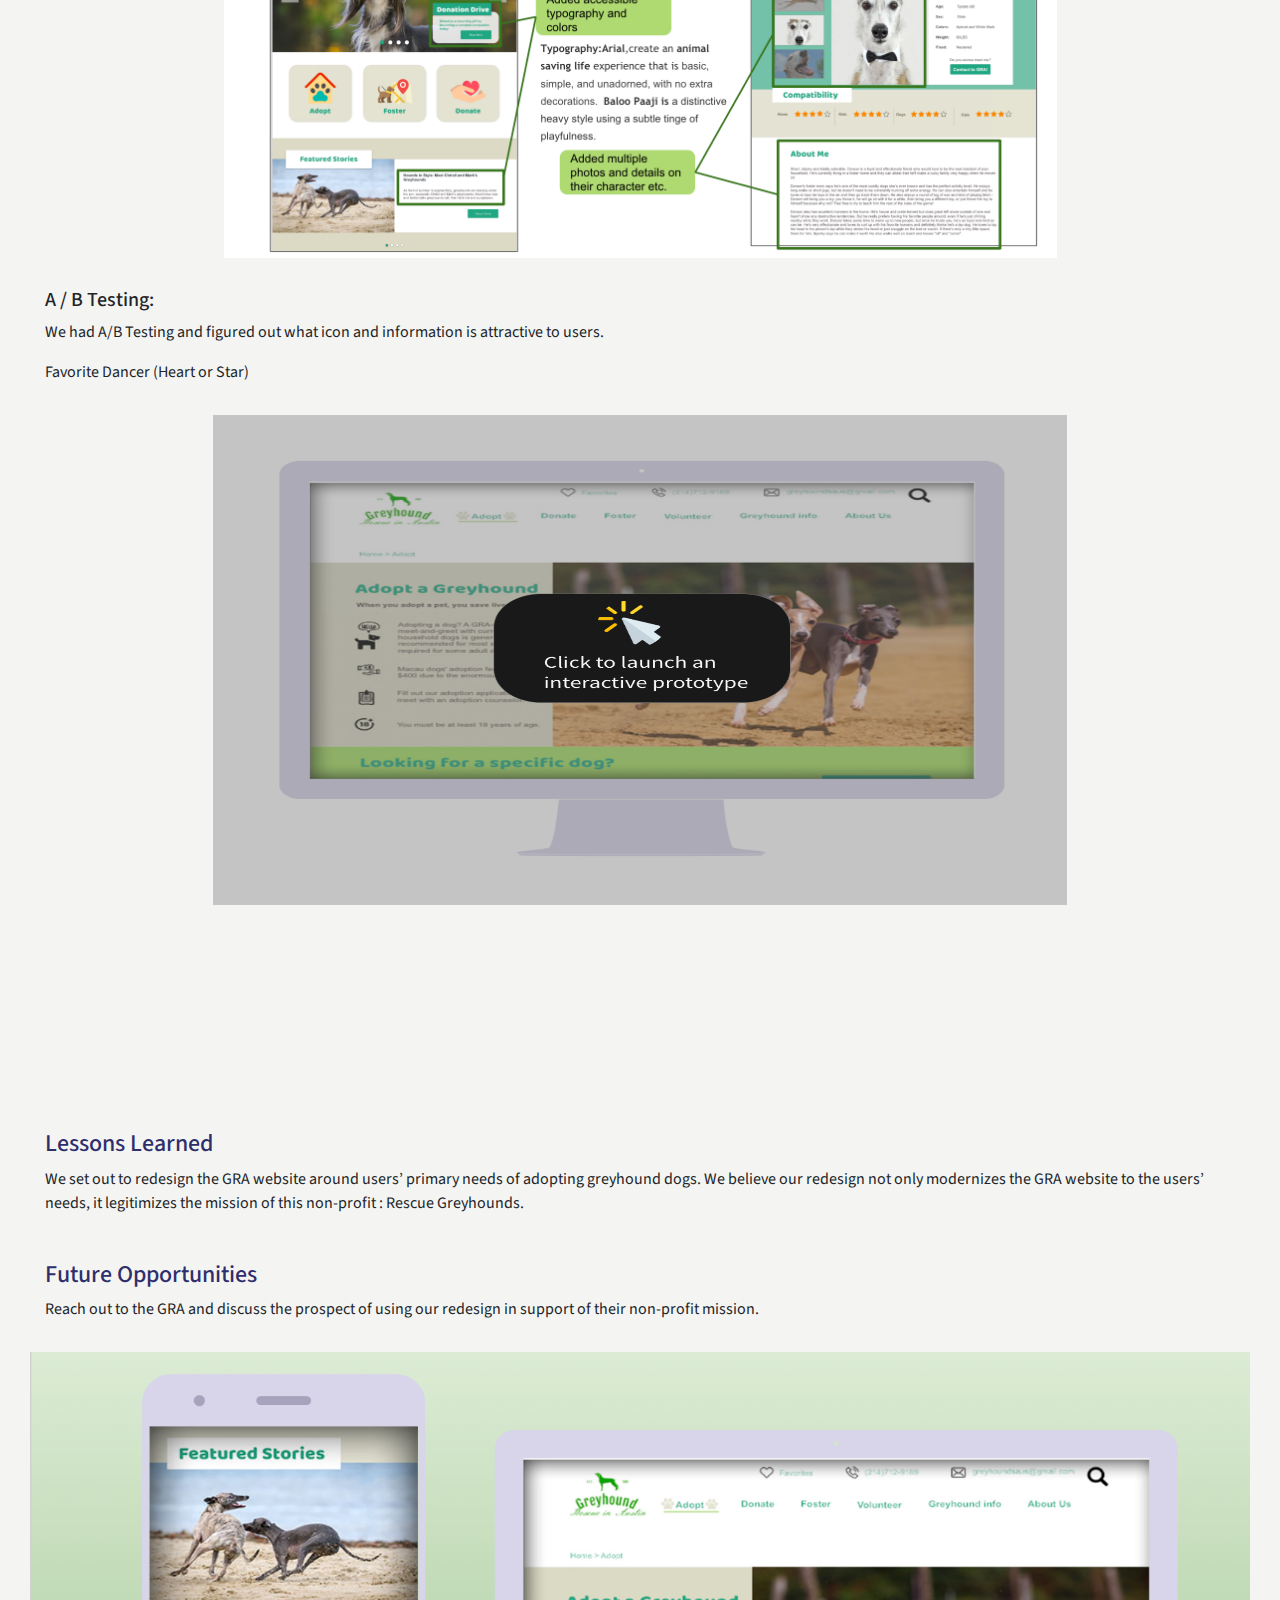
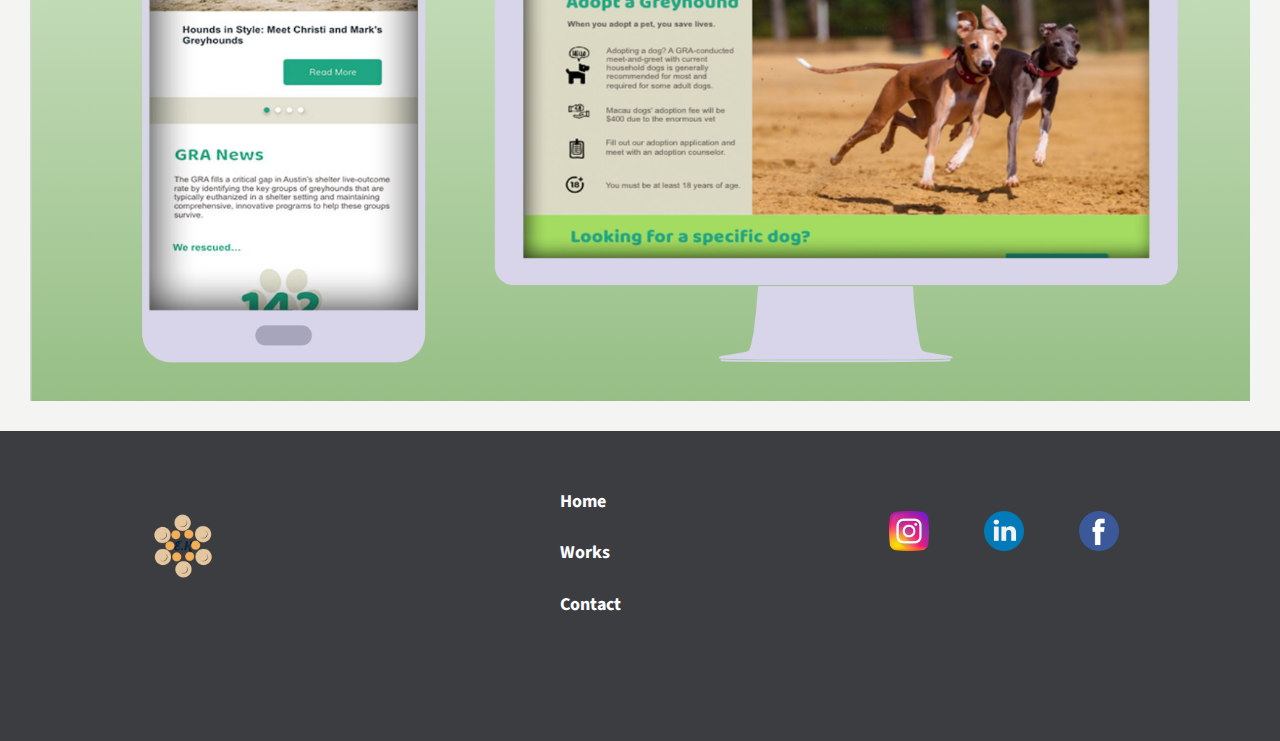
==== commit 4e0d57d7: "resize image" ====
--- a/case_study1.html
+++ b/case_study1.html
@@ -105,7 +105,7 @@
         </p>
         </div>
         <div class="userflow-img centered">
-        <img src="images/userflow.jpg" class="img-fluid" alt="Responsive image" style="width:70%" style="height:70%" >
+        <img src="images/userflow.jpg" class="img-fluid" alt="Responsive image" style="width:70%; height:70%;" >
         </div>
         <ol>
             <li>GRA home page </li>
@@ -135,10 +135,10 @@
         <p>We started with a rough sketch for paper prototype with all our brainstormed ideas. We tried to incorporate informative, simple, and modern design with carousel hero image and card layout to ease user’s experience by dividing components into main activities centering around adoption, foster, and donation.  
         </p>
         <div class="sketches centered">
-            <img src="images/Screen Shot 2019-08-16 at 13.43.43.png"style="width:70%" style="height:70%">
+            <img src="images/Screen Shot 2019-08-16 at 13.43.43.png"style="width:70%; height:70%;">
         </div>
         <div class="wireframe centered">
-            <img src="images/Screen Shot 2019-08-16 at 13.44.07.png"style="width:70%" style="height:70%">
+            <img src="images/Screen Shot 2019-08-16 at 13.44.07.png"style="width:70%; height:70%;">
         </div>
     </div>
     
@@ -162,7 +162,7 @@
             After we decided key colors, We checked accessibility for readable and enough contrast with background and text color.
             </p>
             <div class="ui-elements centered">
-            <img src="images/style-tile-greyhound.png" class="img-uielements" alt="Responsive image" style="width:70%" style="height:70%">
+            <img src="images/style-tile-greyhound.png" class="img-uielements" alt="Responsive image" style="width:70%; height:70%;">
             </div>
 
         <ul>
@@ -216,7 +216,7 @@
                 Simple icons are used to represent navigational functions
                 </p>
         <div class="iteration centered">
-        <img src="images/Screen Shot 2019-08-16 at 16.34.29.png"style="width:70%" style="height:70%">
+        <img src="images/Screen Shot 2019-08-16 at 16.34.29.png"style="width:70%; height:70%;">
         </div>
     </div>
     <div class="cards">
@@ -232,7 +232,7 @@
     -->
         <div class="prototype-click centered">
             <a href="https://xd.adobe.com/view/595a74bb-11d4-4222-553f-0b46ab1ceca4-2f6b/" class="centered">
-            <img src="images/Web 1920 – 3.png" class="img-click"style="width:70%" style="height:70%">
+            <img src="images/Web 1920 – 3.png" class="img-click"style="width:70%; height:70%;">
             </a>
         </div>
     <div class="cards">
@@ -247,7 +247,7 @@
         </p>
     </div>
         <div class="image-both centered">
-            <img src="images/Screen Shot 2019-08-16 at 16.06.26.png" class="img-both"style="width:100%" style="height:100%">
+            <img src="images/Screen Shot 2019-08-16 at 16.06.26.png" class="img-both"style="width:100%; height:100%;">
         </div>
 
 
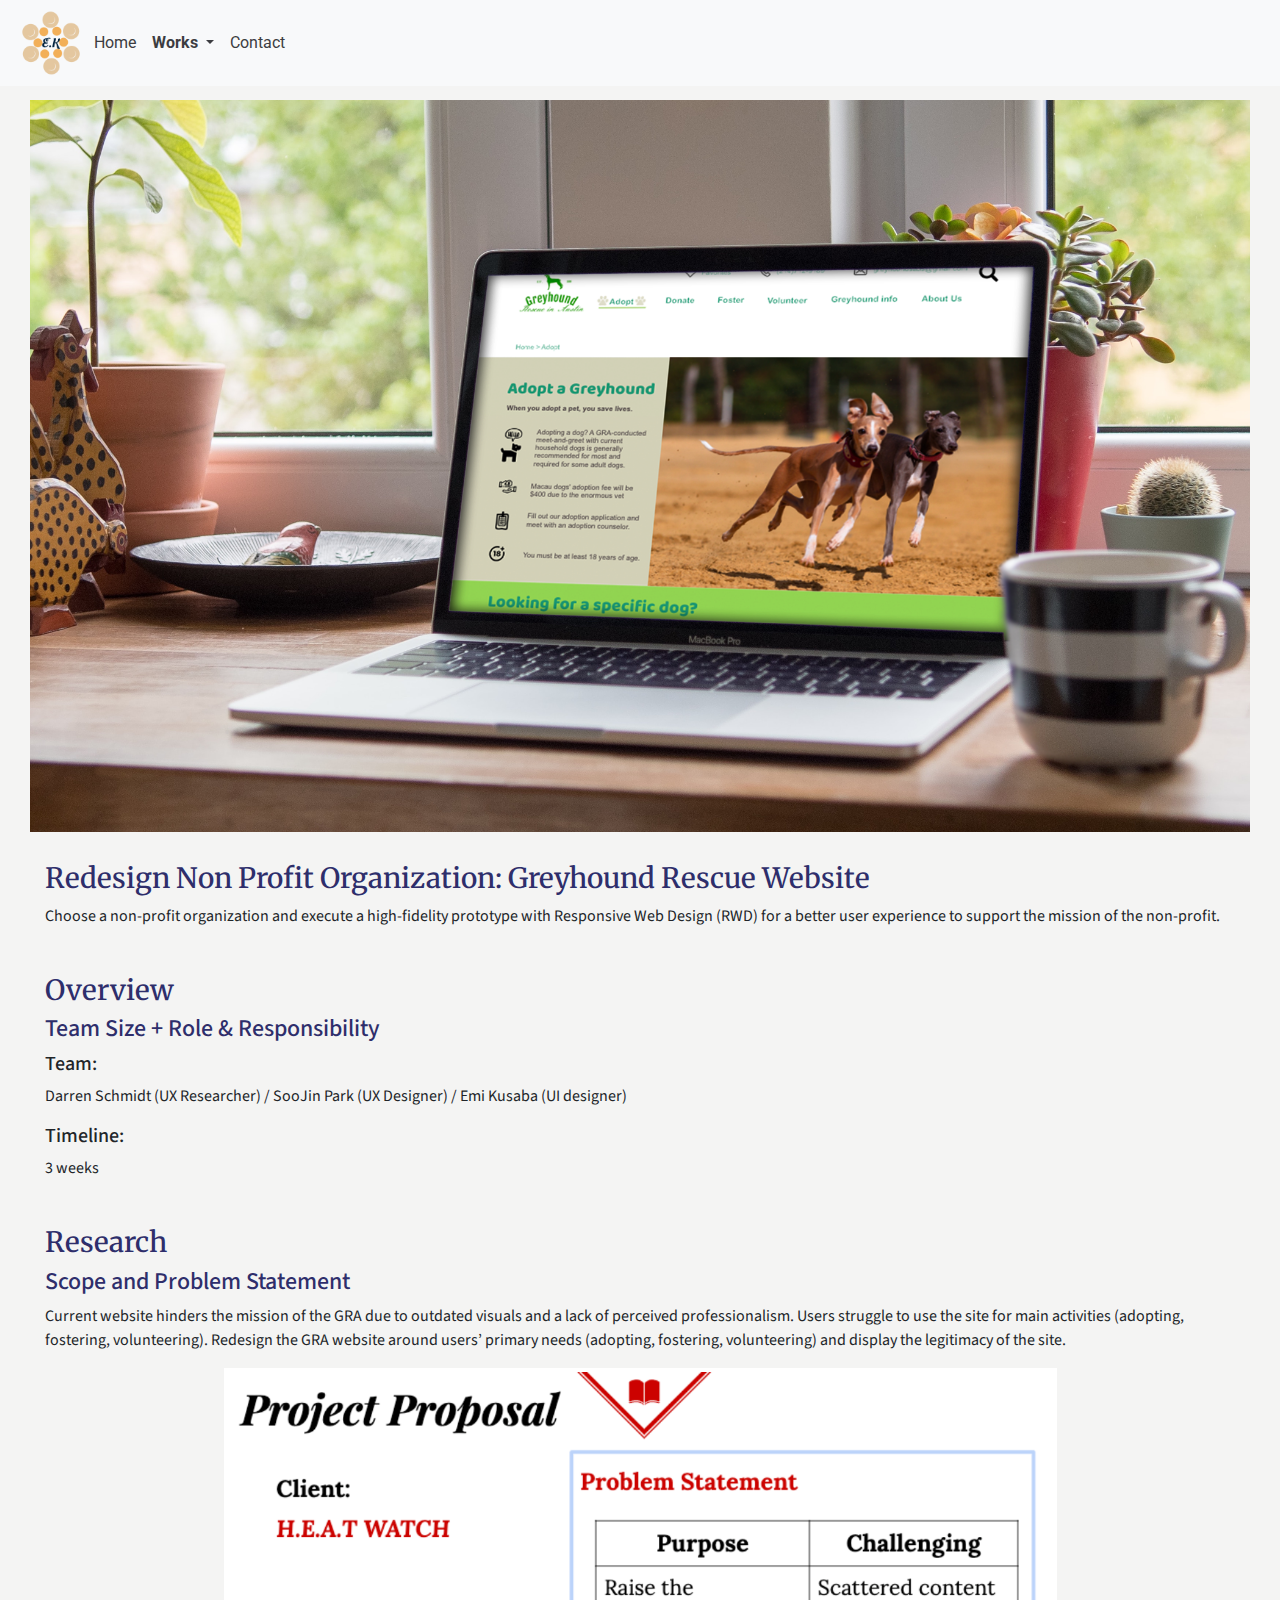
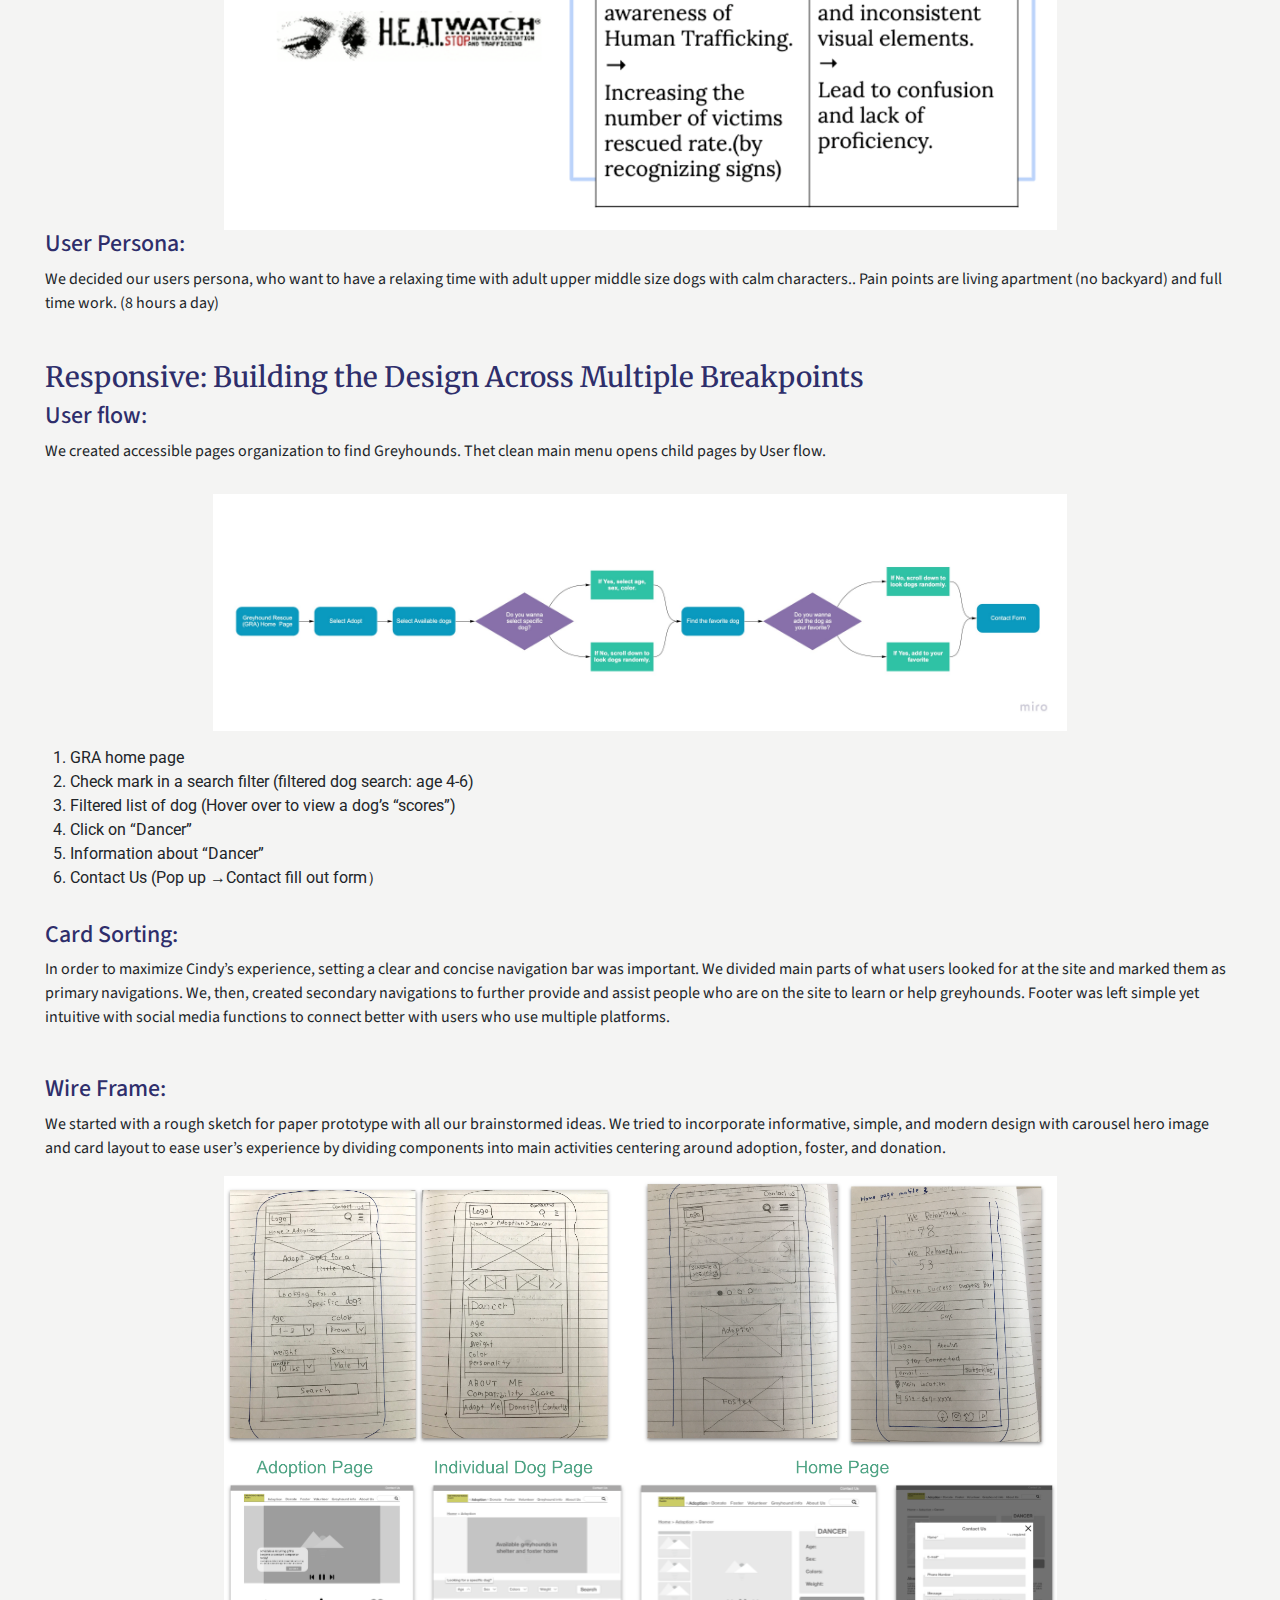
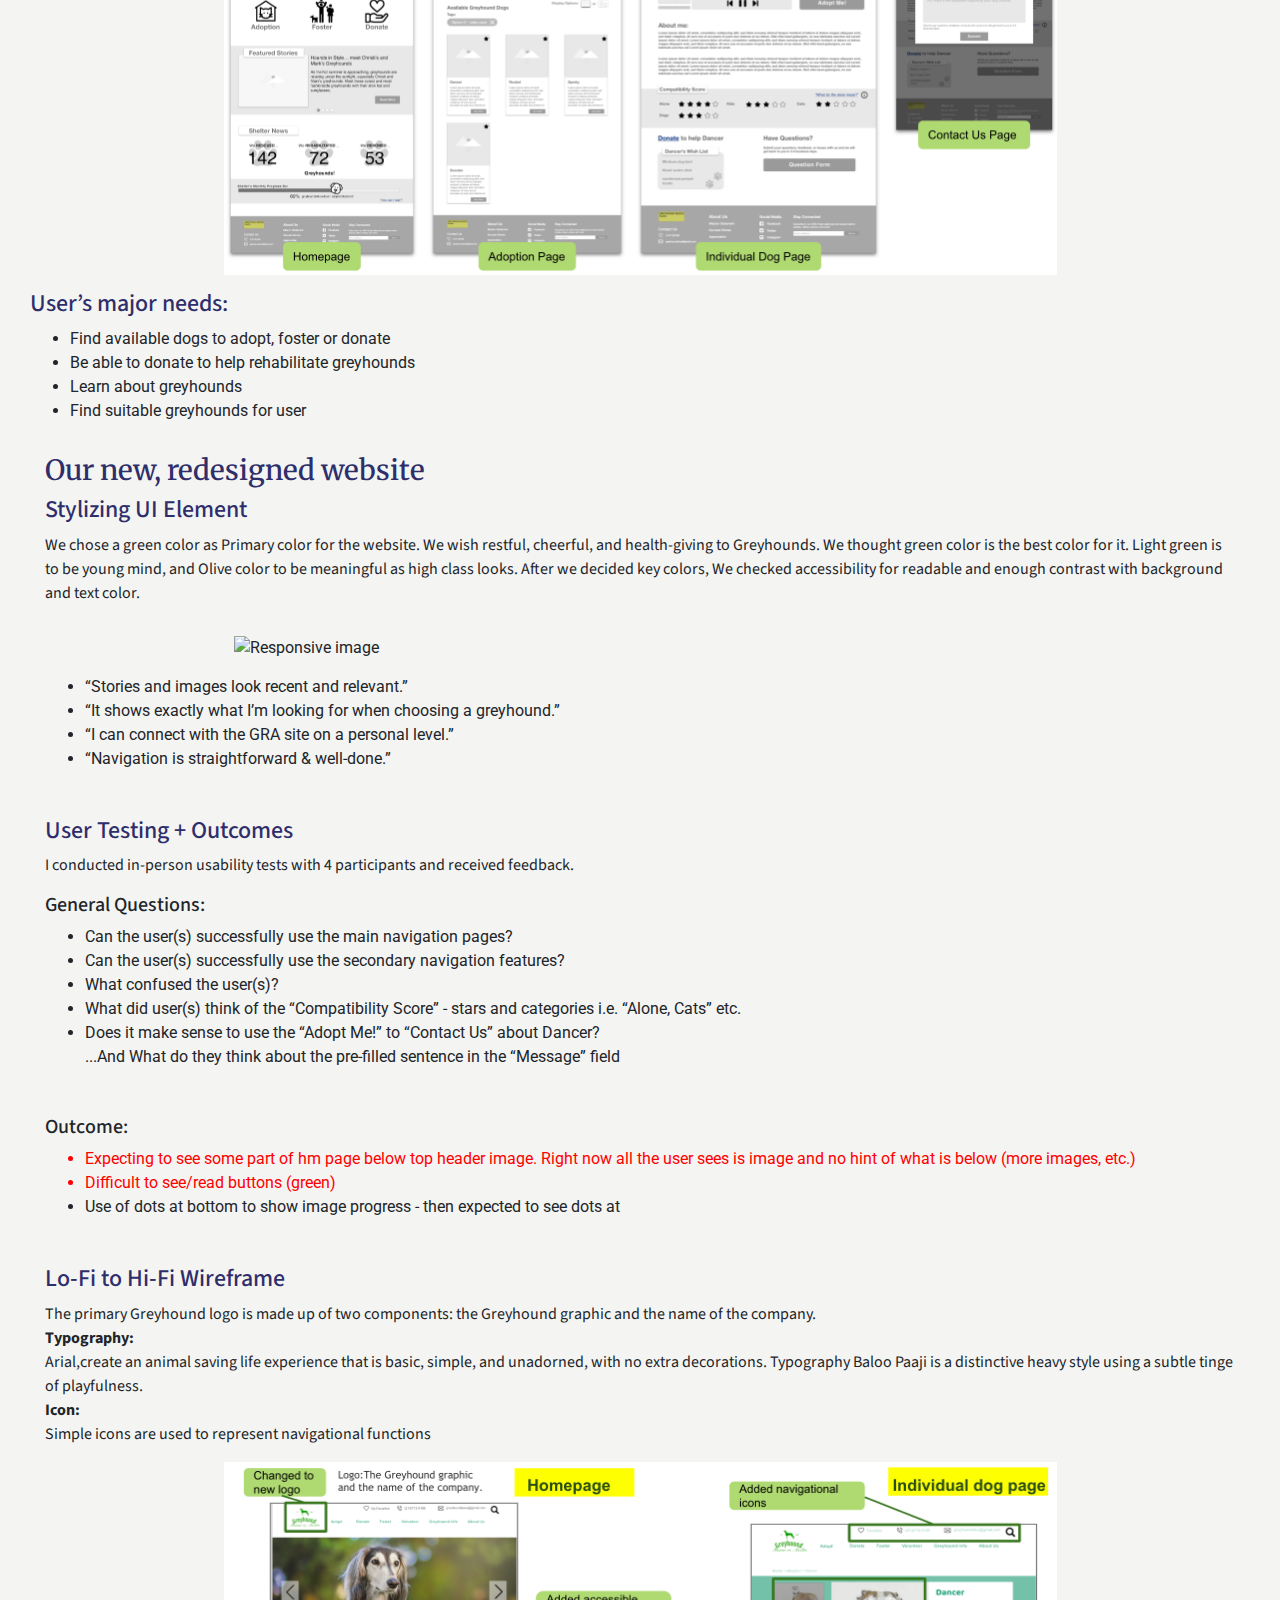
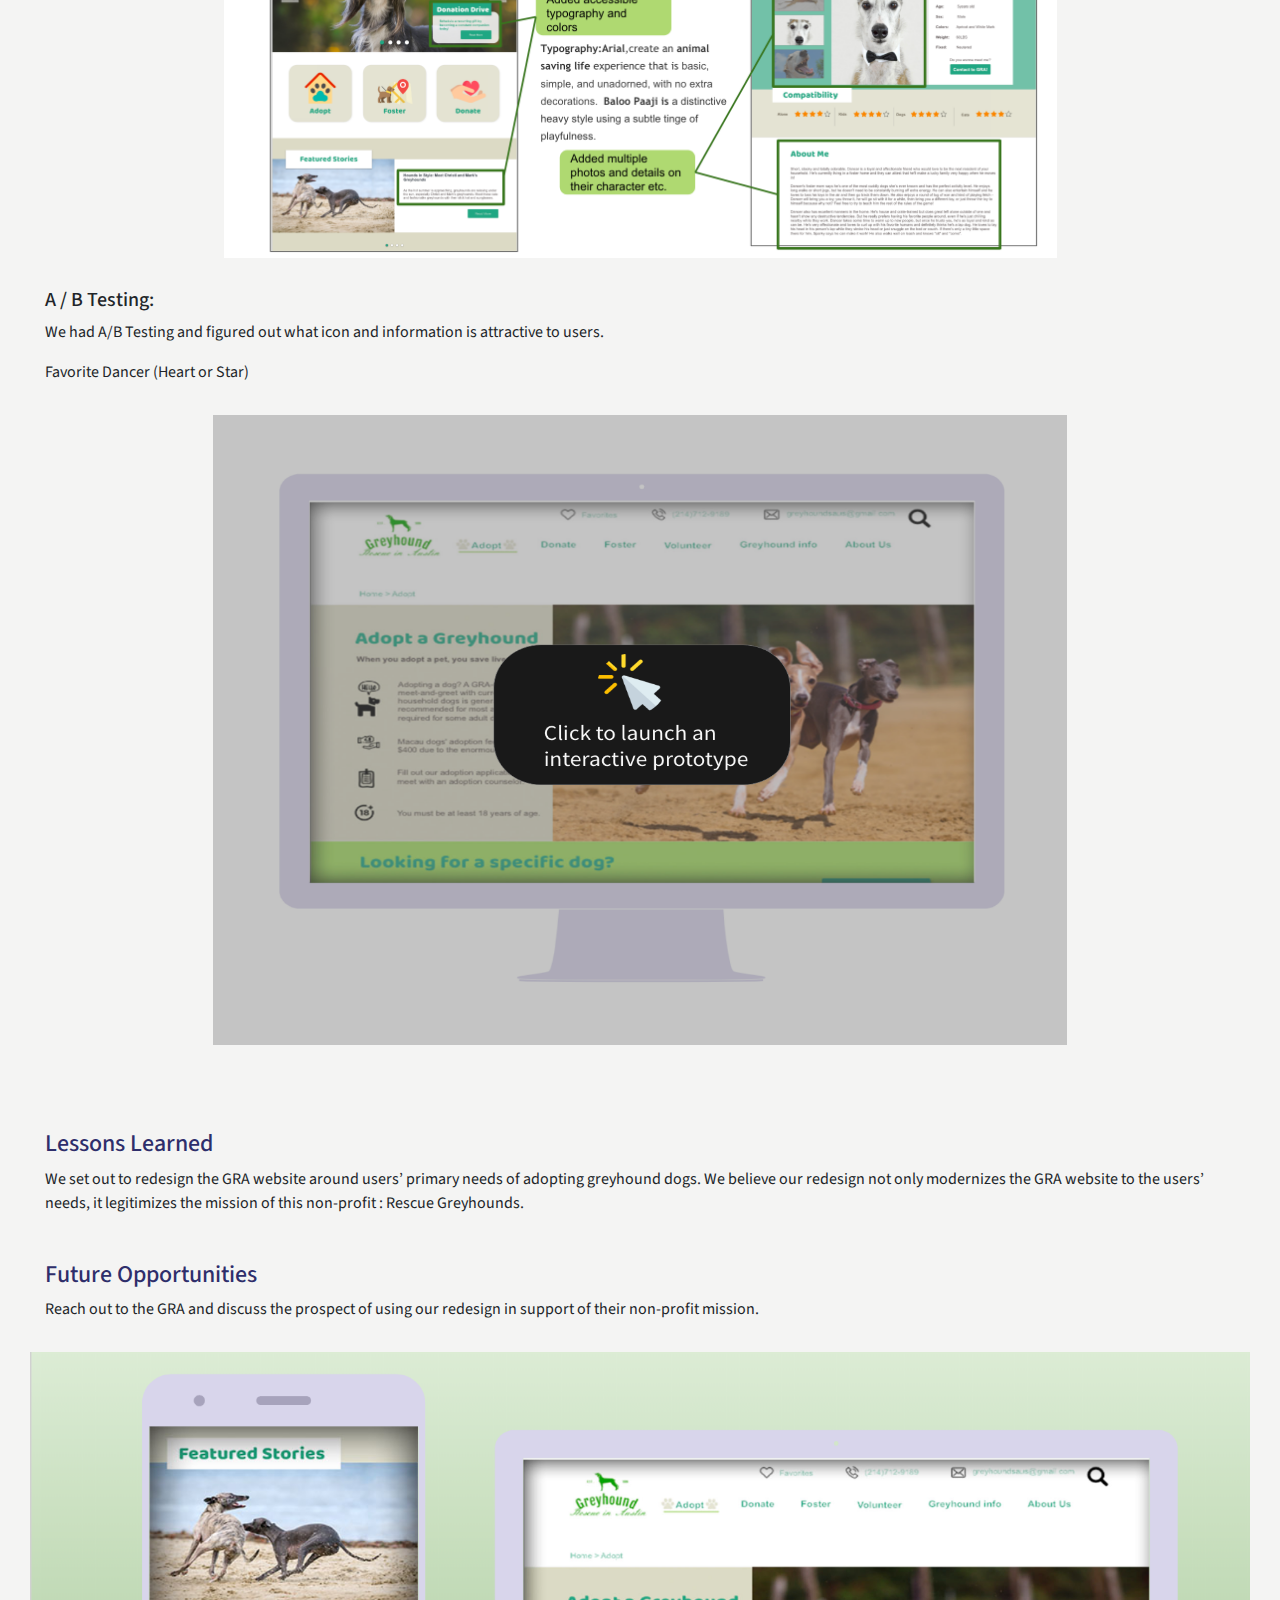
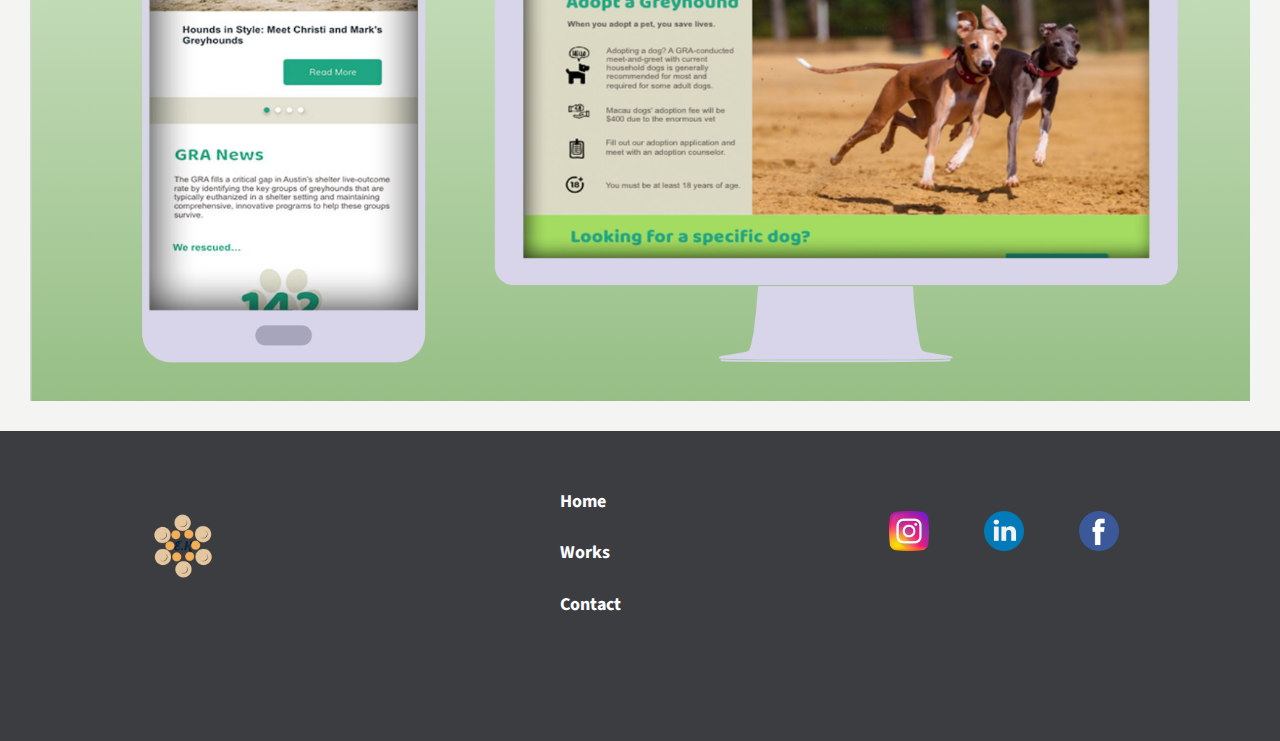
==== commit 3ac66ff7: "resize image" ====
--- a/case_study1.html
+++ b/case_study1.html
@@ -232,7 +232,7 @@
     -->
         <div class="prototype-click centered">
             <a href="https://xd.adobe.com/view/595a74bb-11d4-4222-553f-0b46ab1ceca4-2f6b/" class="centered">
-            <img src="images/Web 1920 – 3.png" class="img-click"style="width:70%; height:70%;">
+            <img src="images/Web 1920 – 3.png" class="img-click"style="width:70%; height:90%;">
             </a>
         </div>
     <div class="cards">
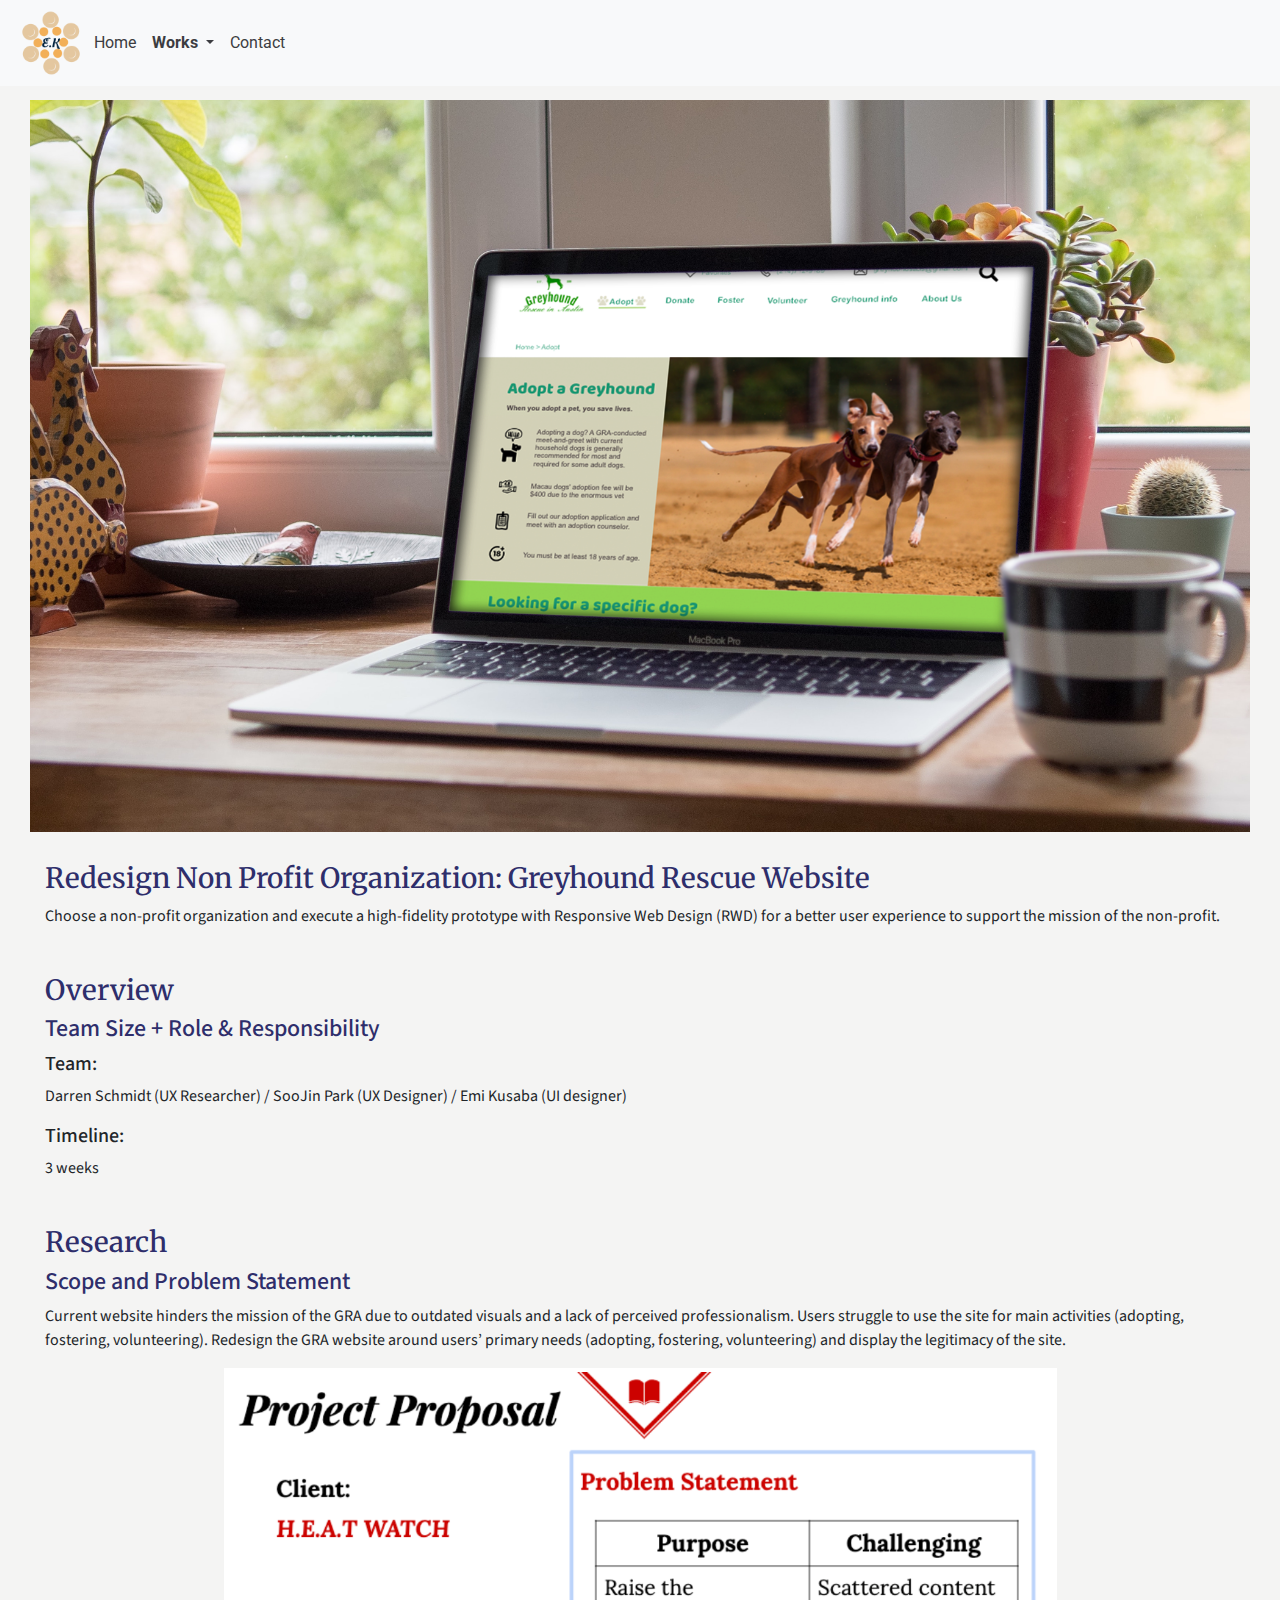
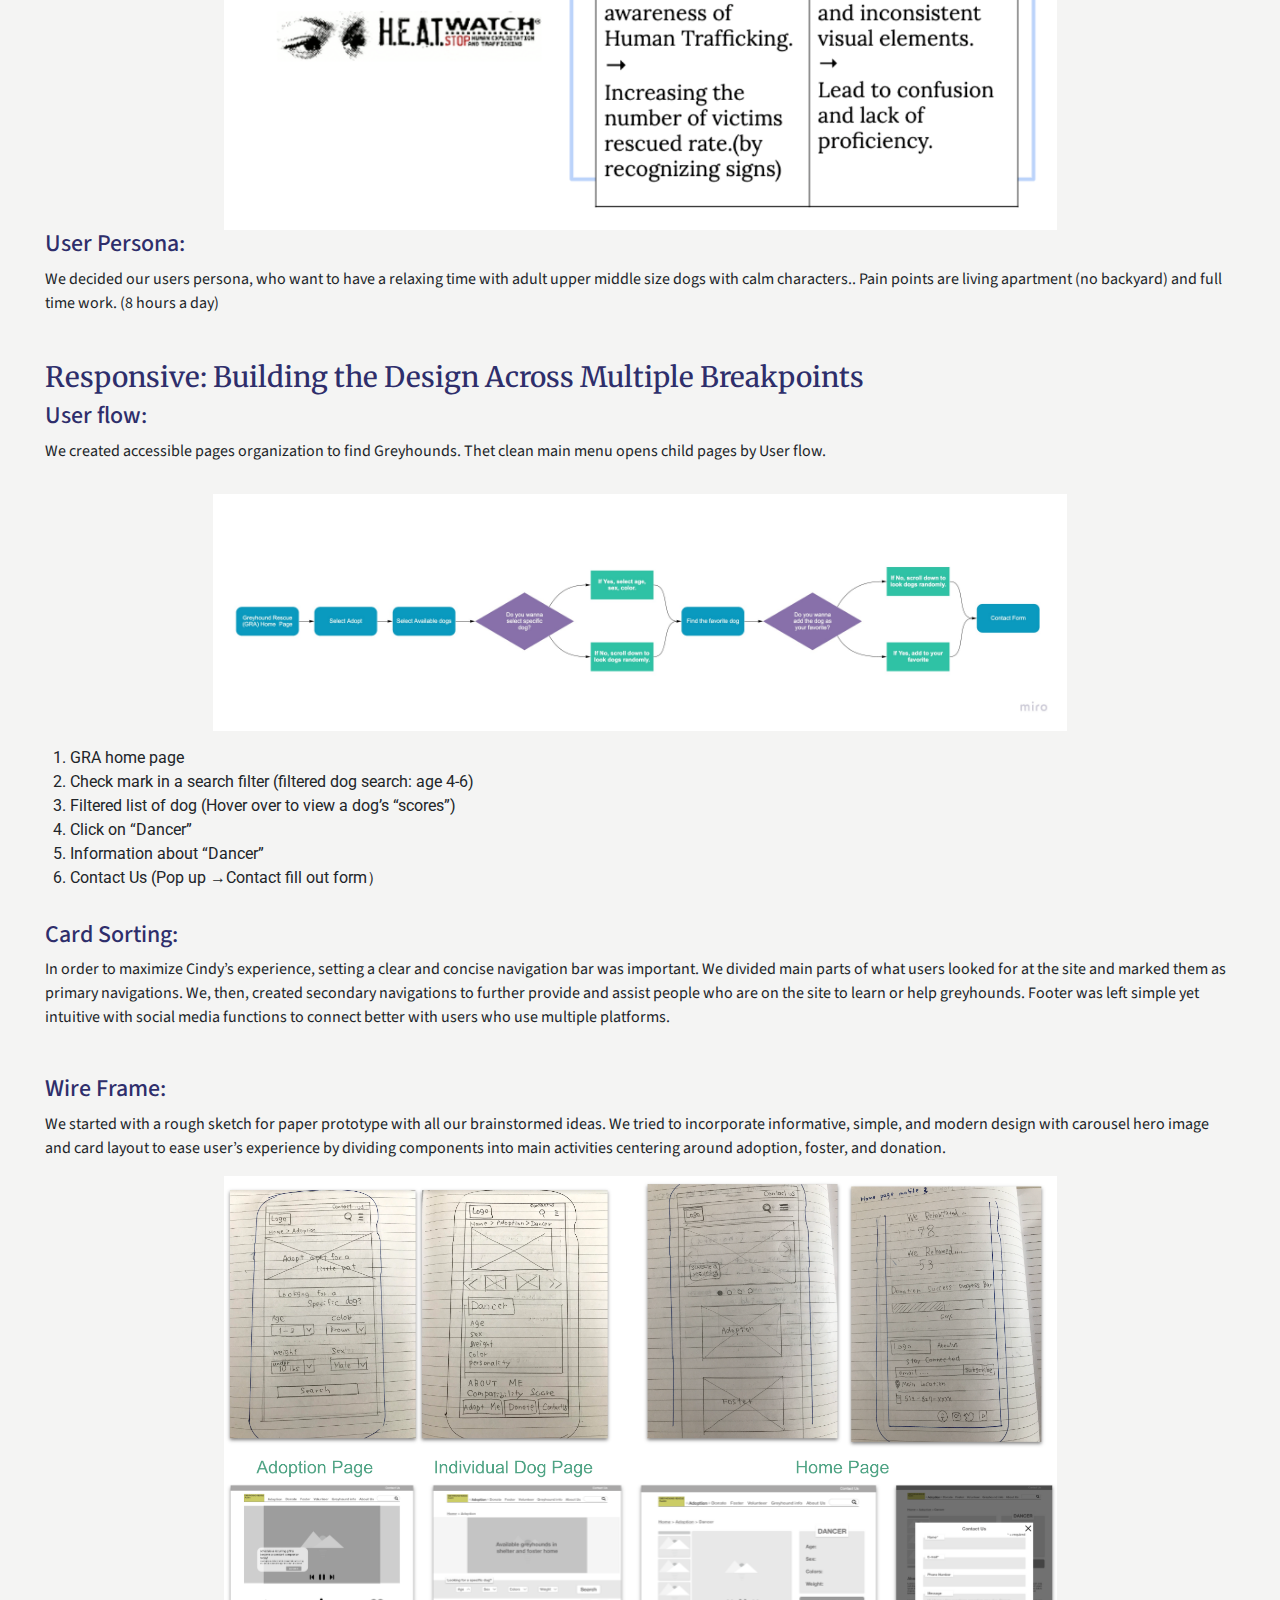
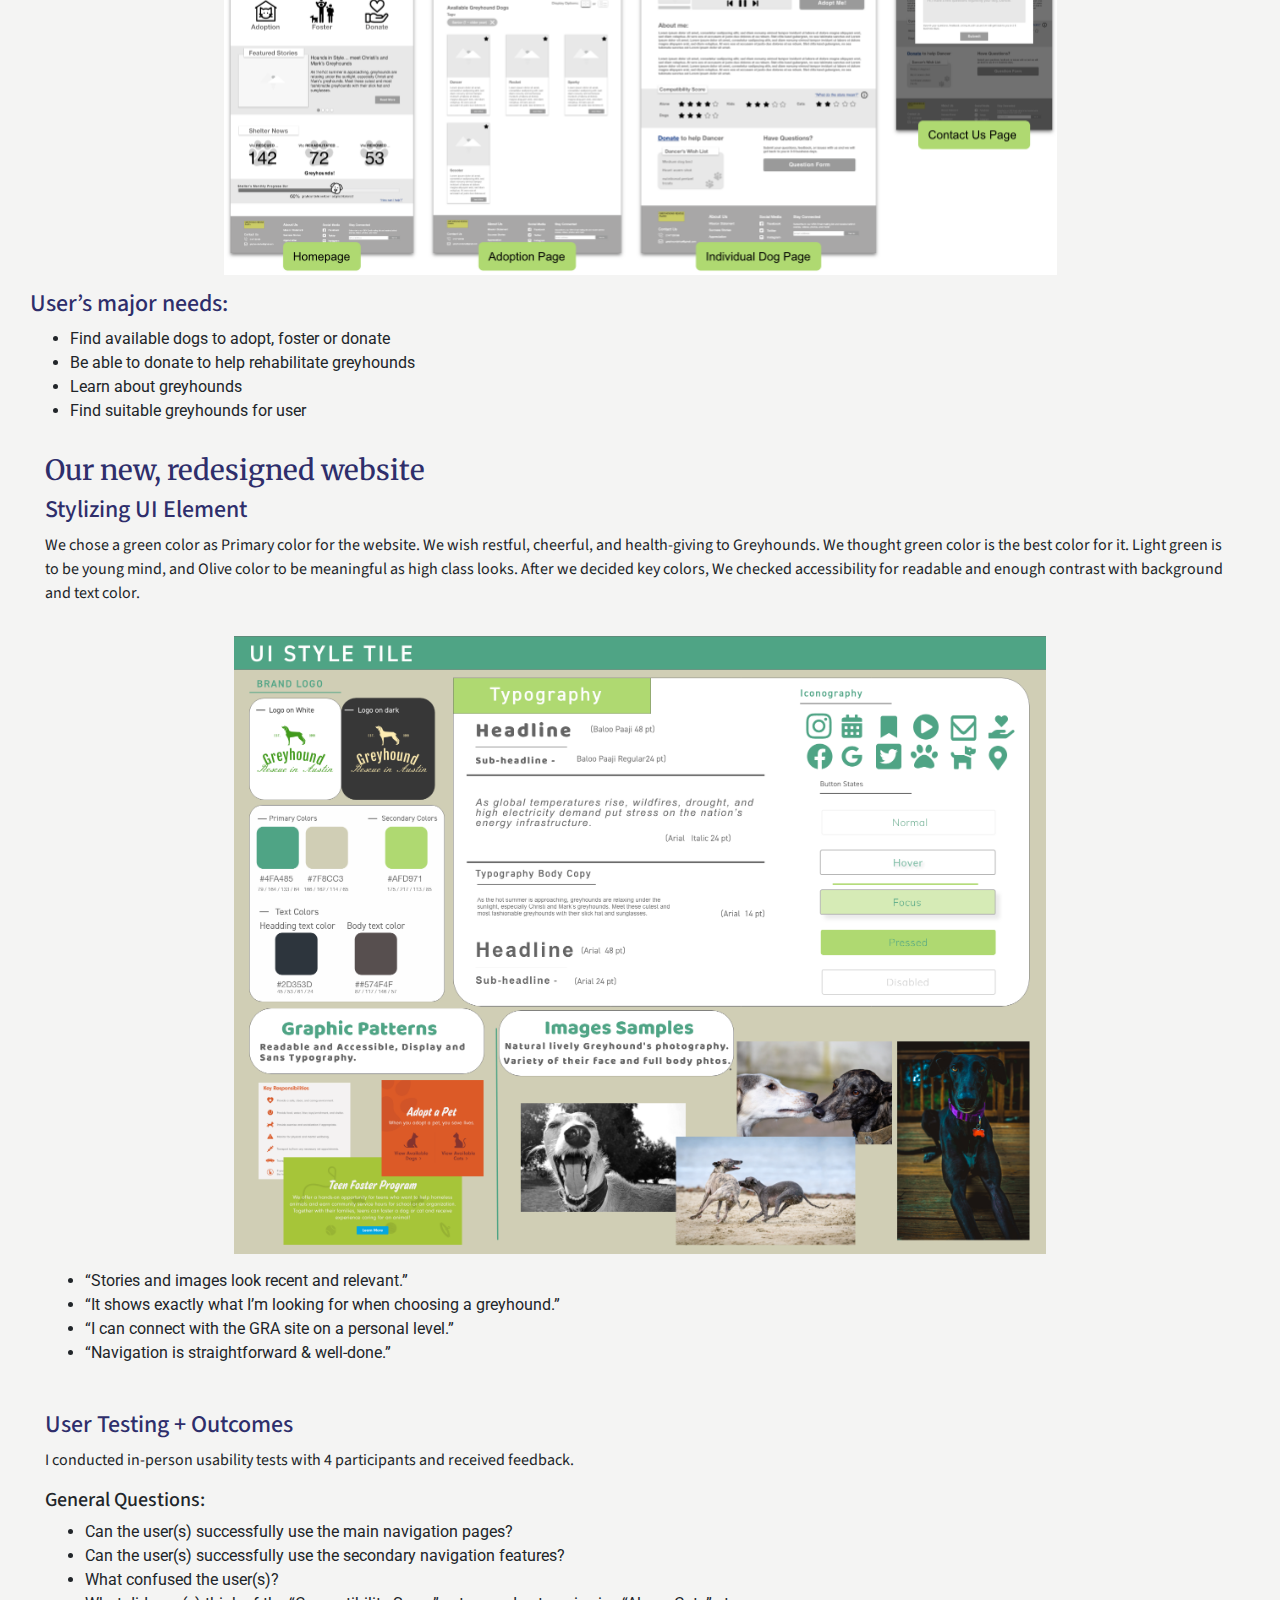
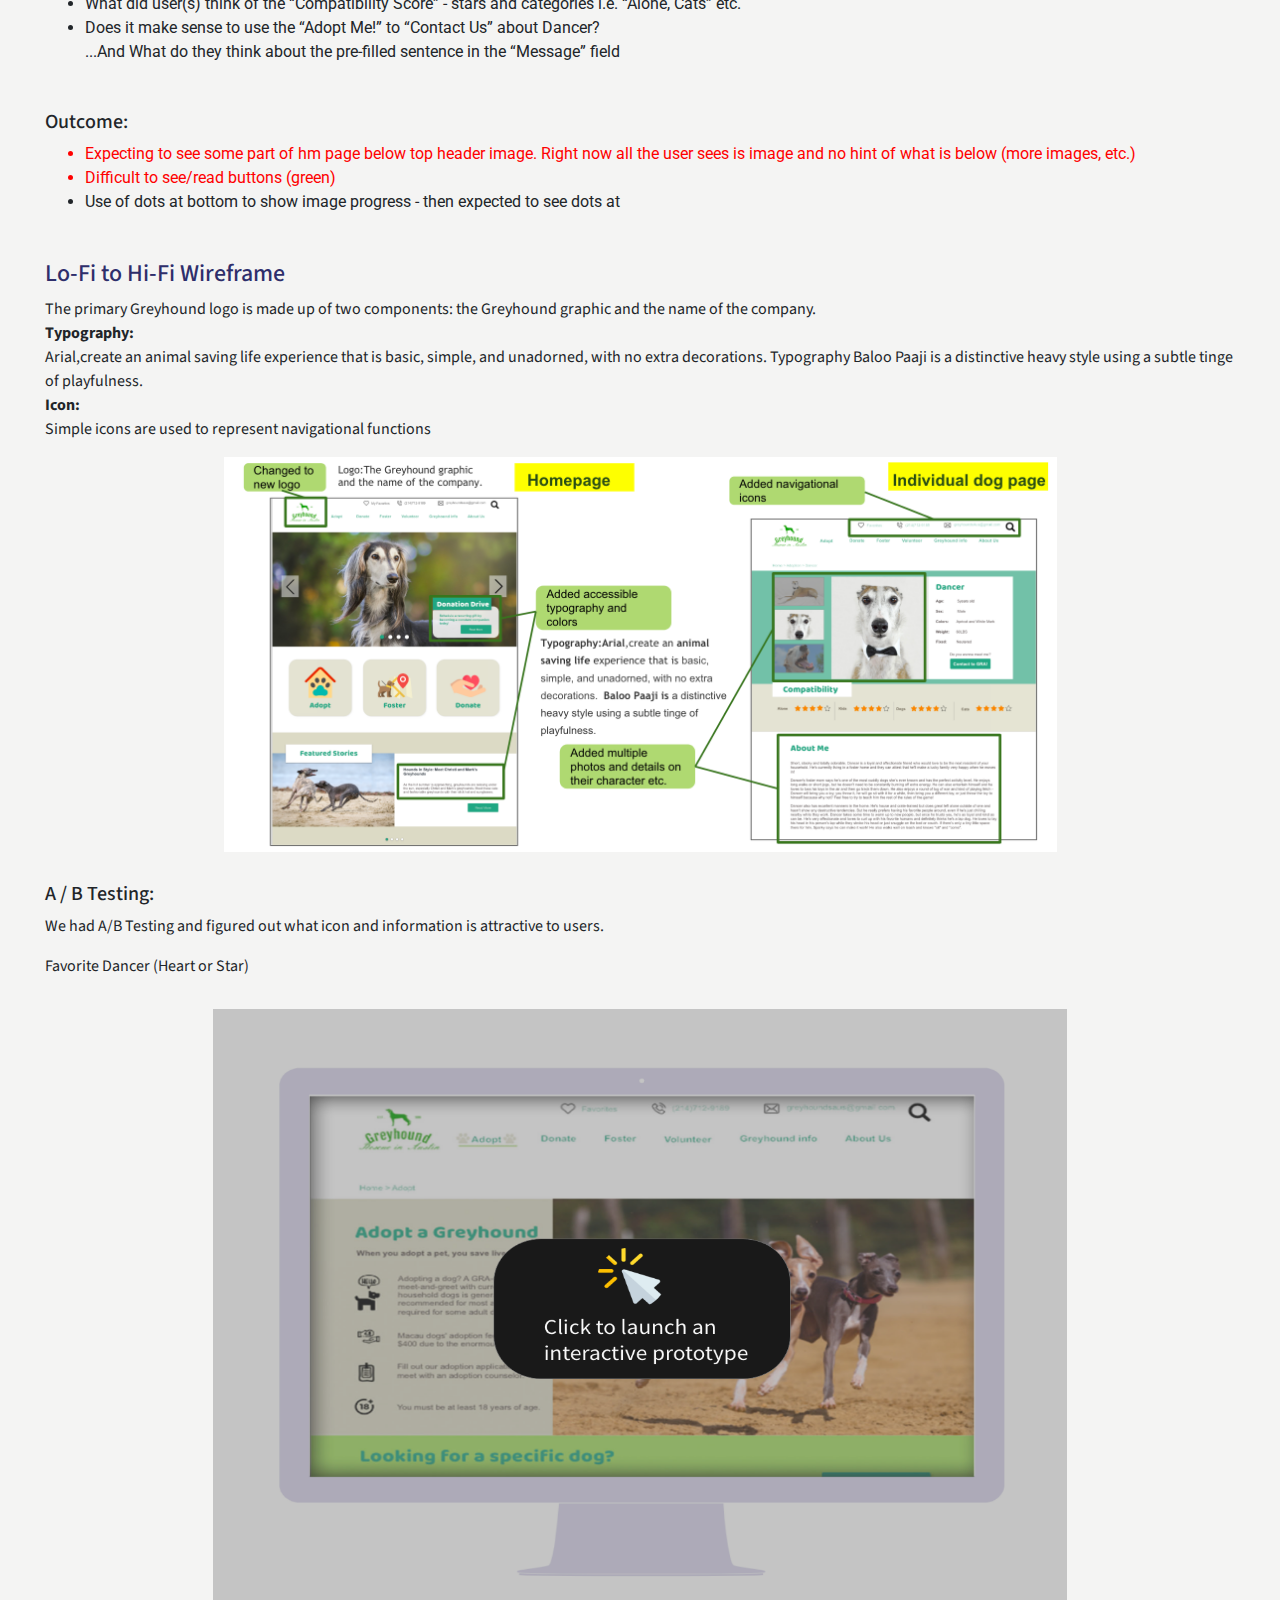
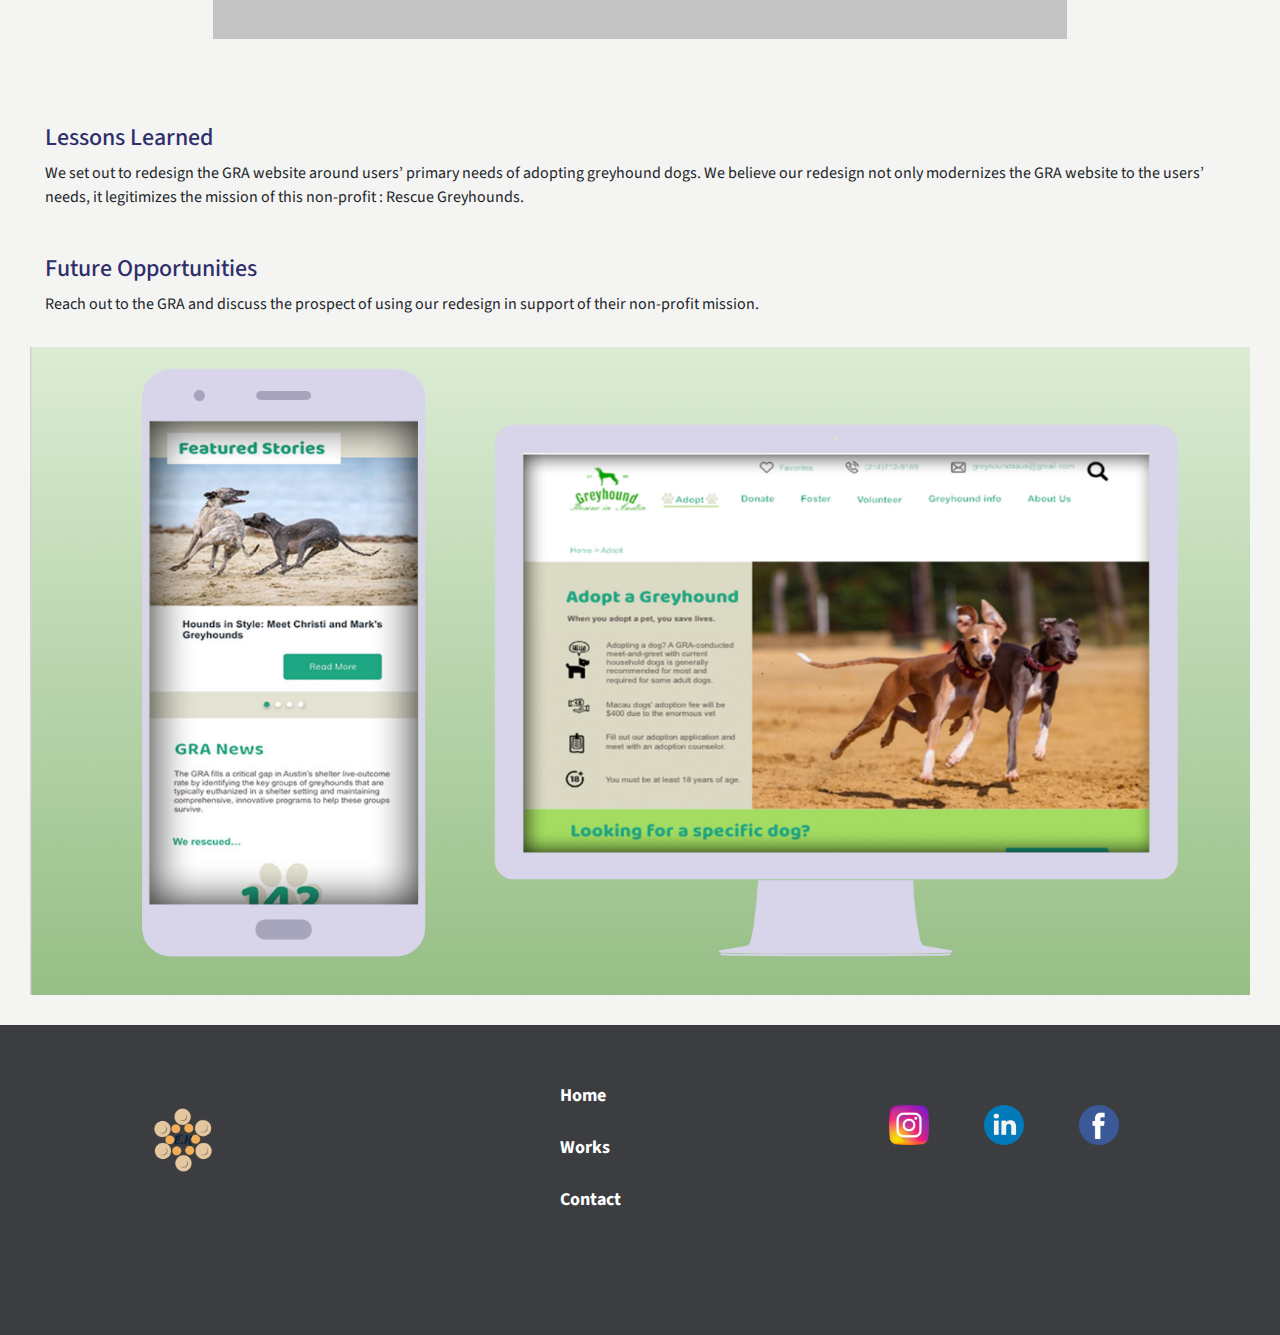
==== commit 85deb266: "renamed image" ====
--- a/case_study1.html
+++ b/case_study1.html
@@ -162,7 +162,7 @@
             After we decided key colors, We checked accessibility for readable and enough contrast with background and text color.
             </p>
             <div class="ui-elements centered">
-            <img src="images/style-tile-greyhound.png" class="img-uielements" alt="Responsive image" style="width:70%; height:70%;">
+            <img src="images/Style-Tile-Greyhound.png" class="img-uielements" alt="Responsive image" style="width:70%; height:70%;">
             </div>
 
         <ul>
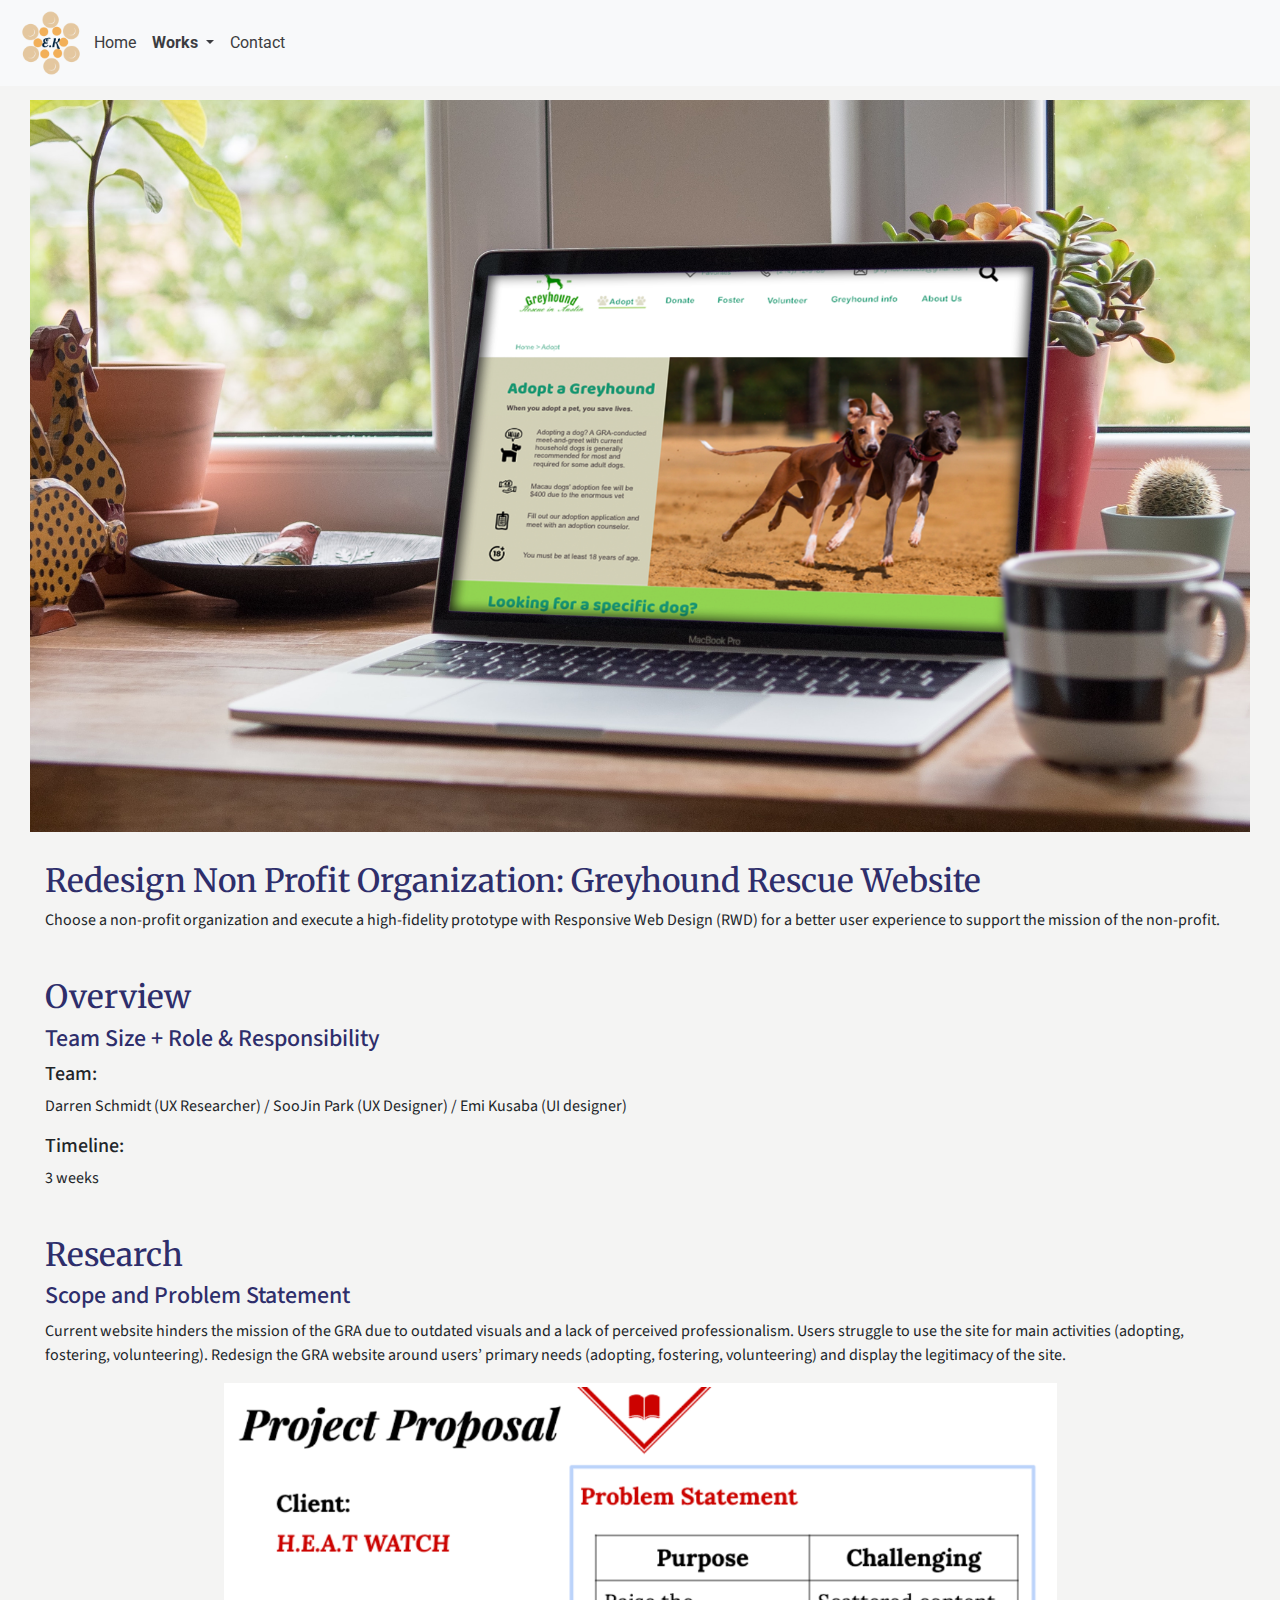
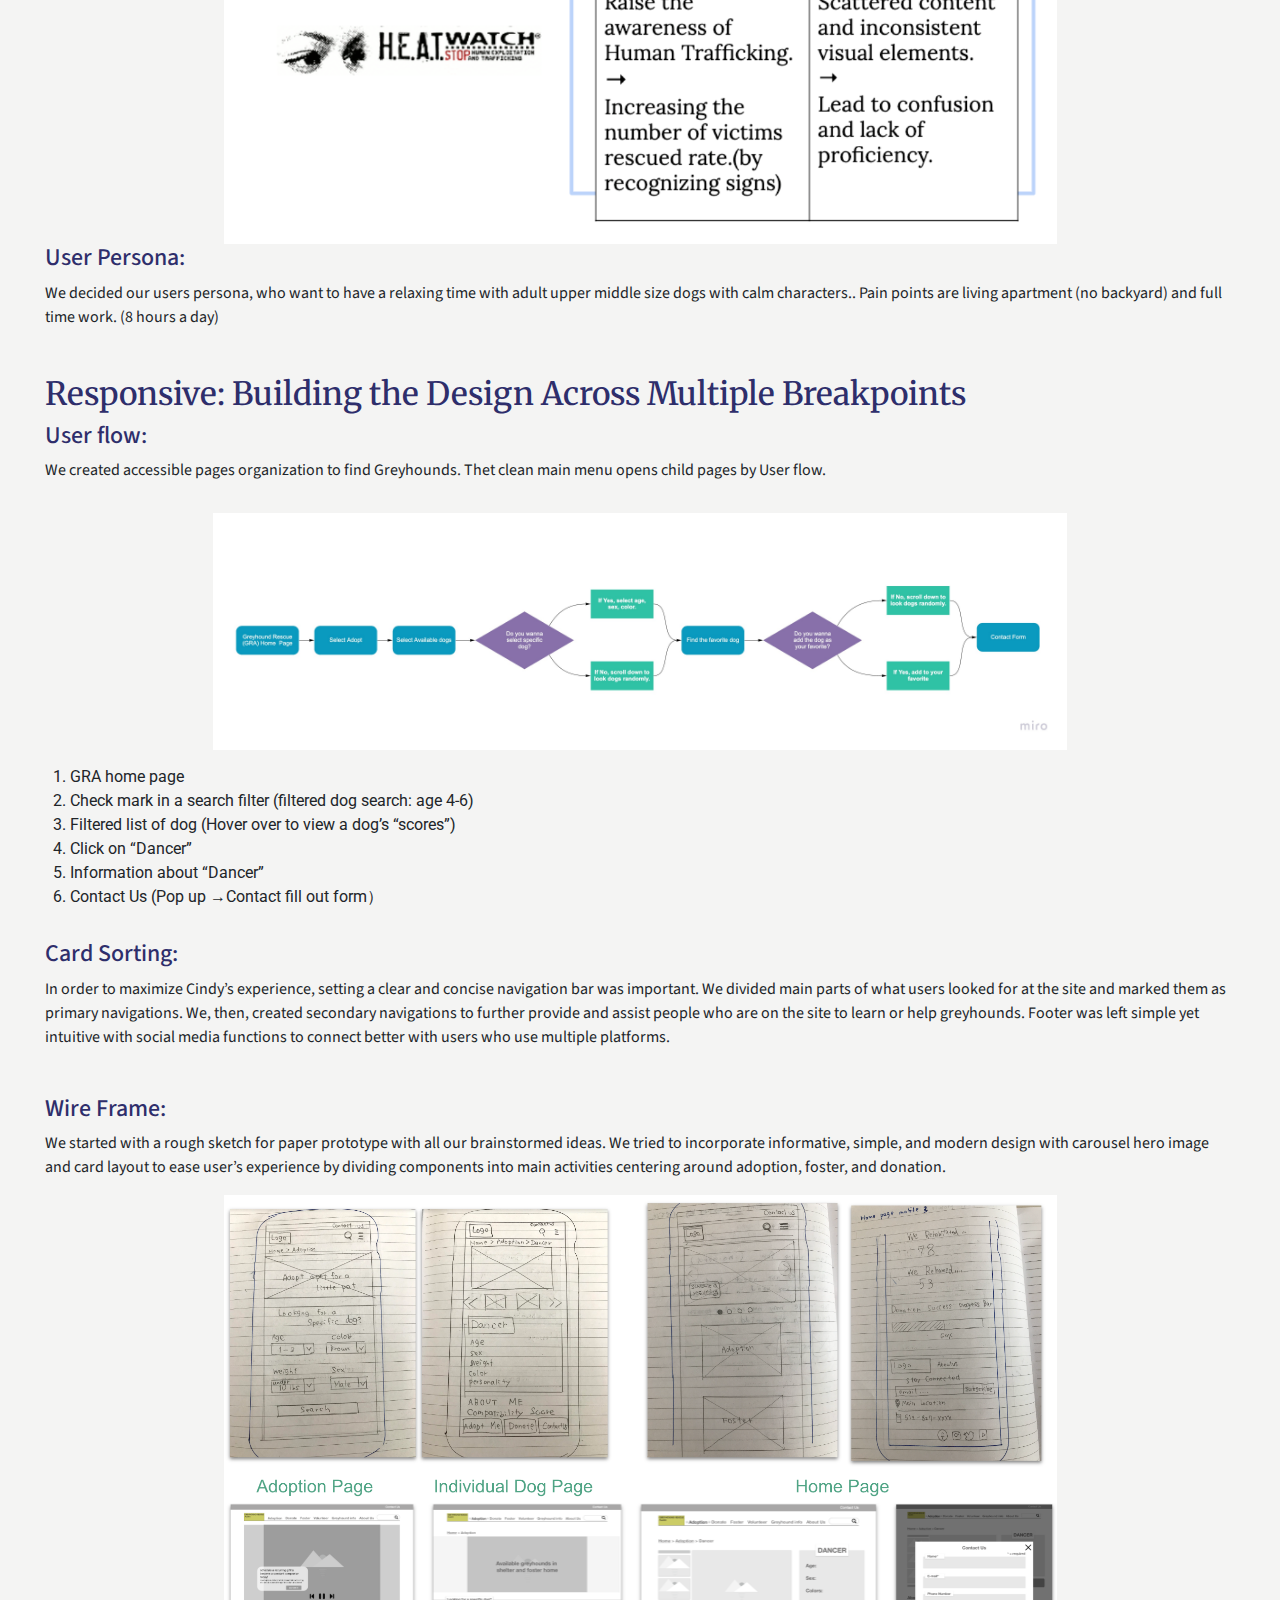
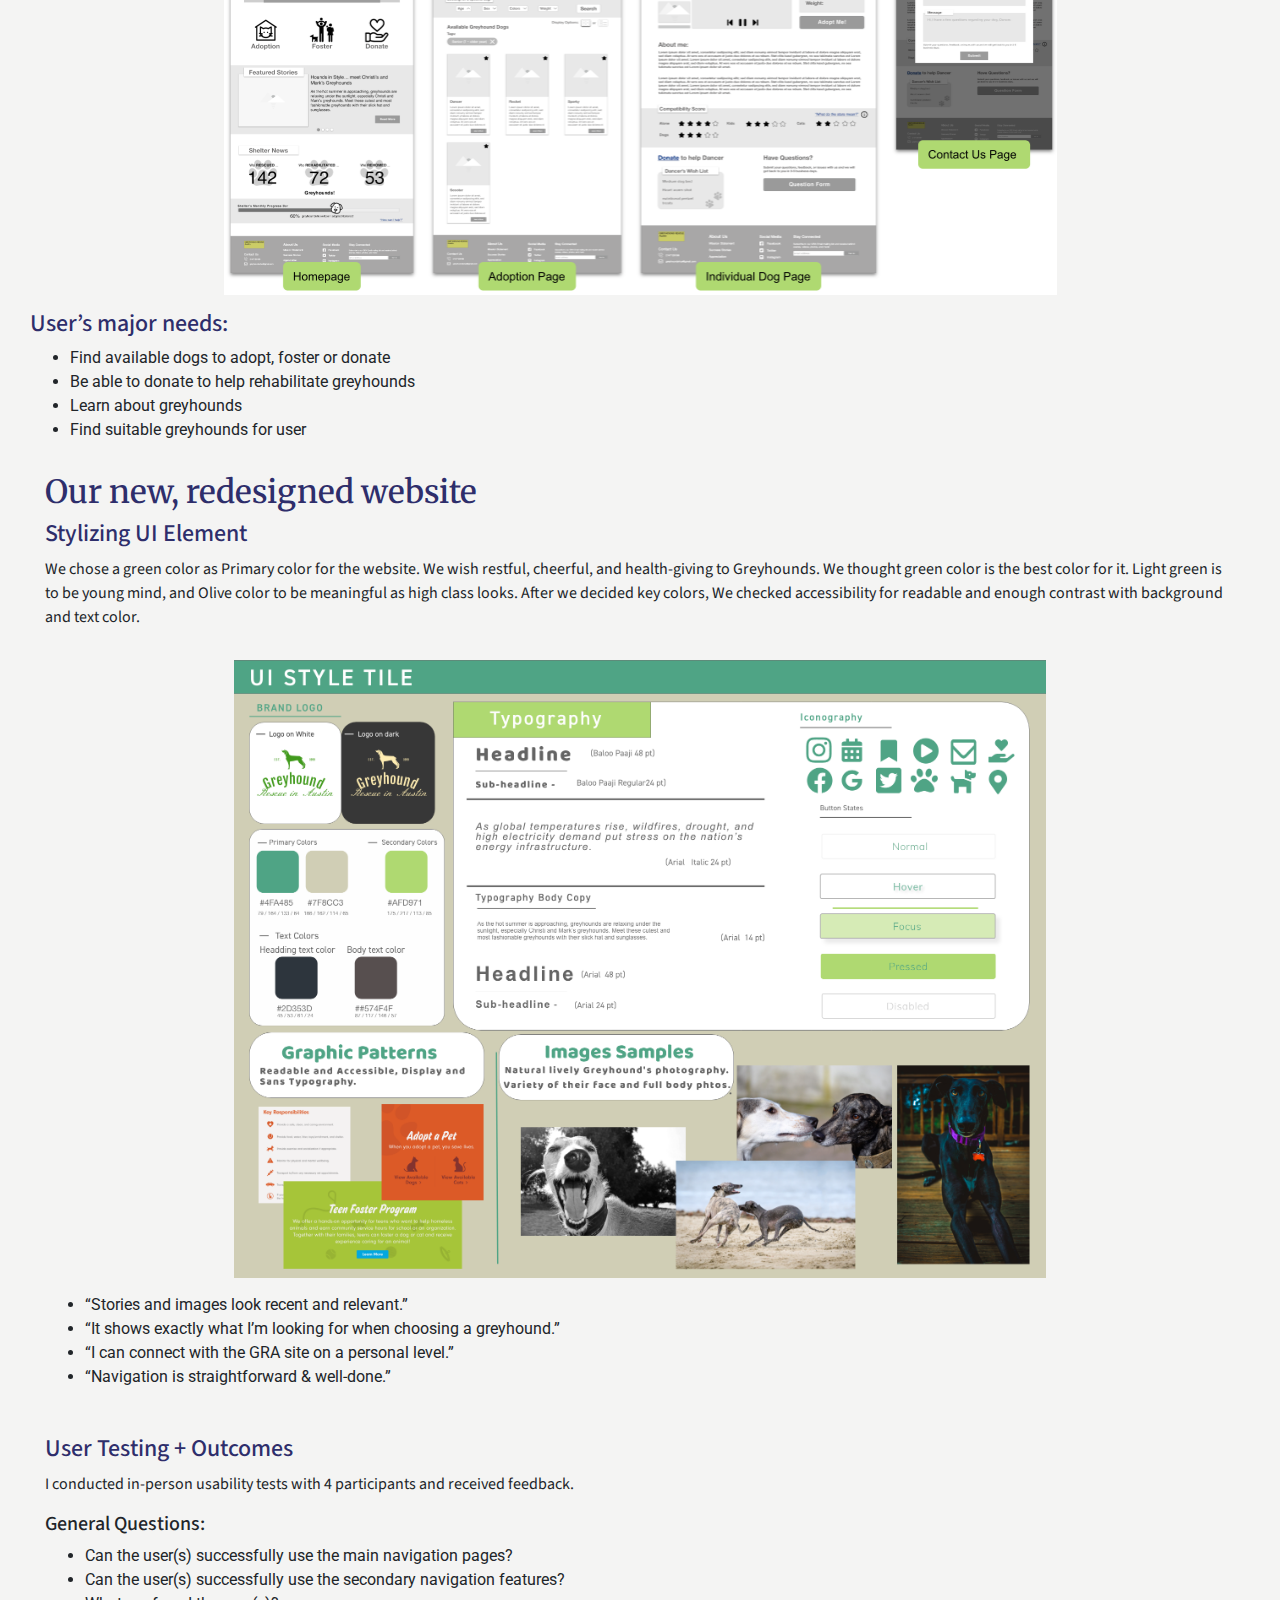
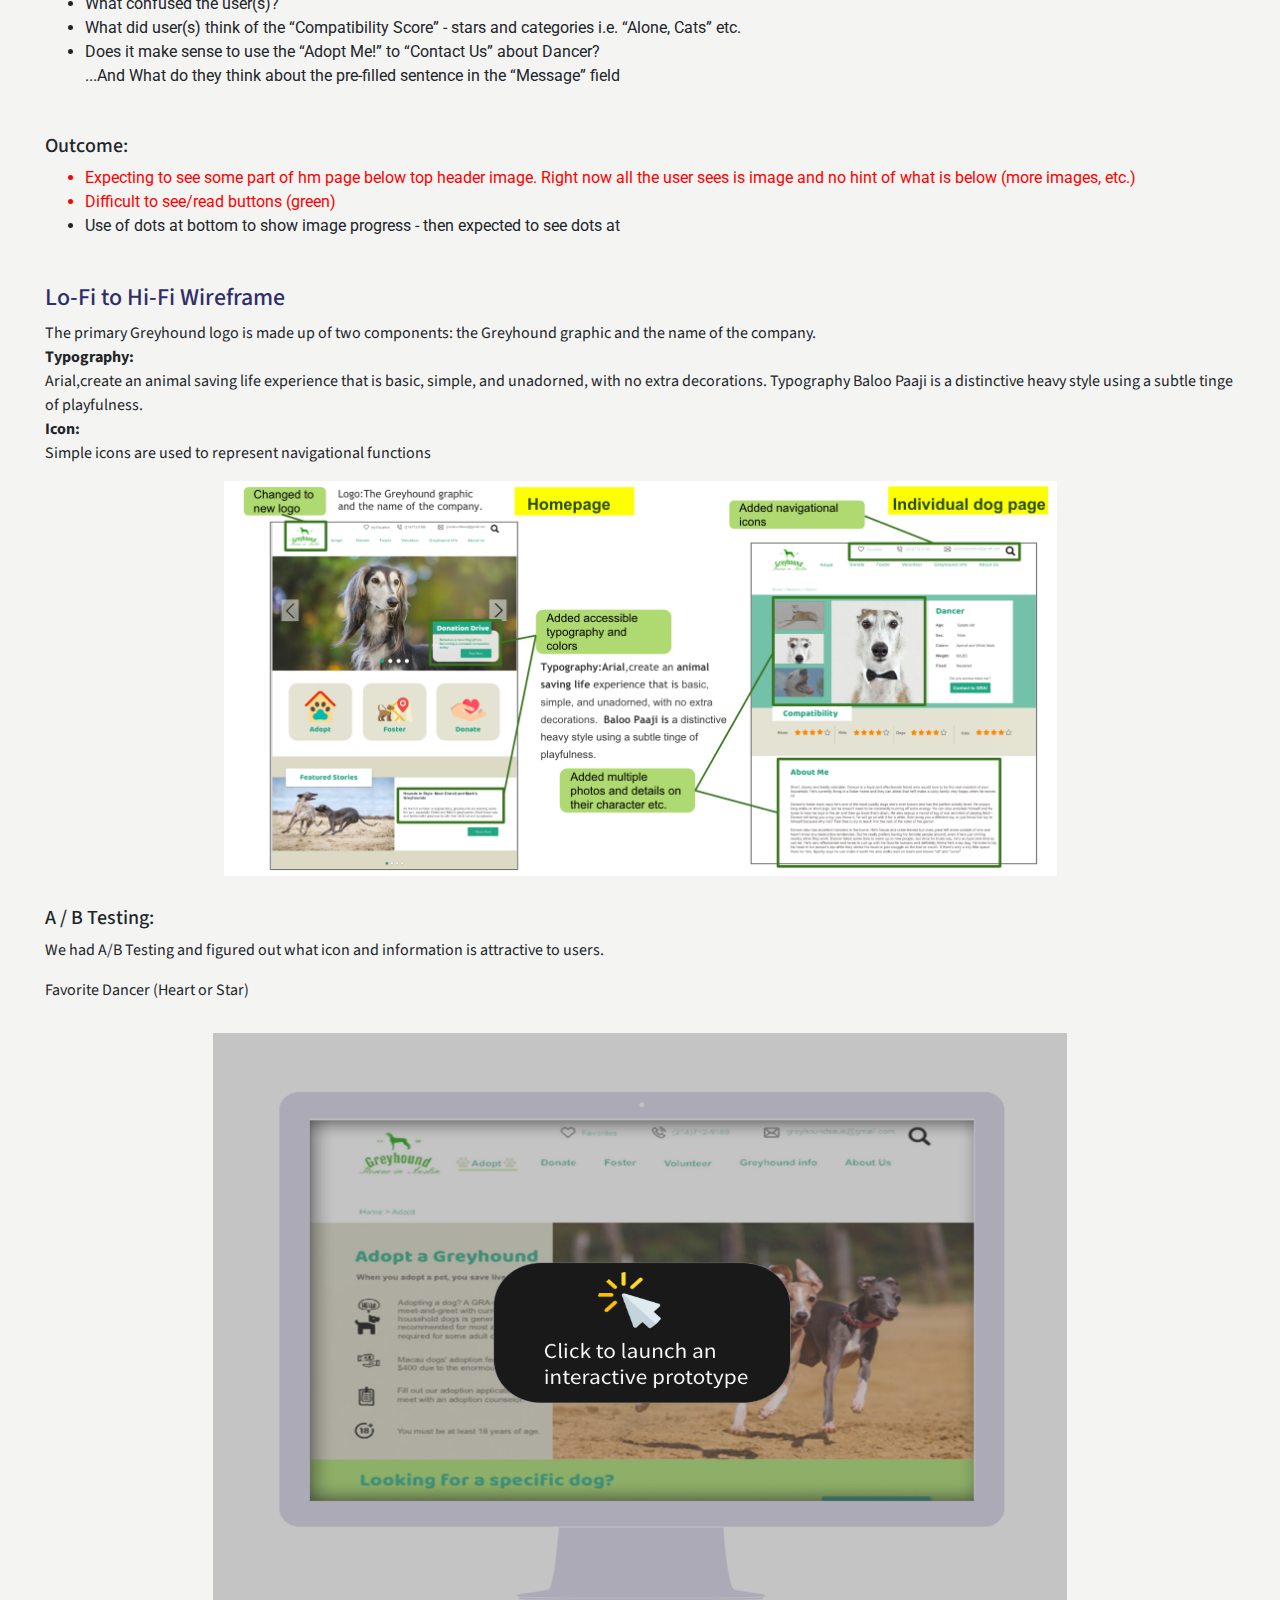
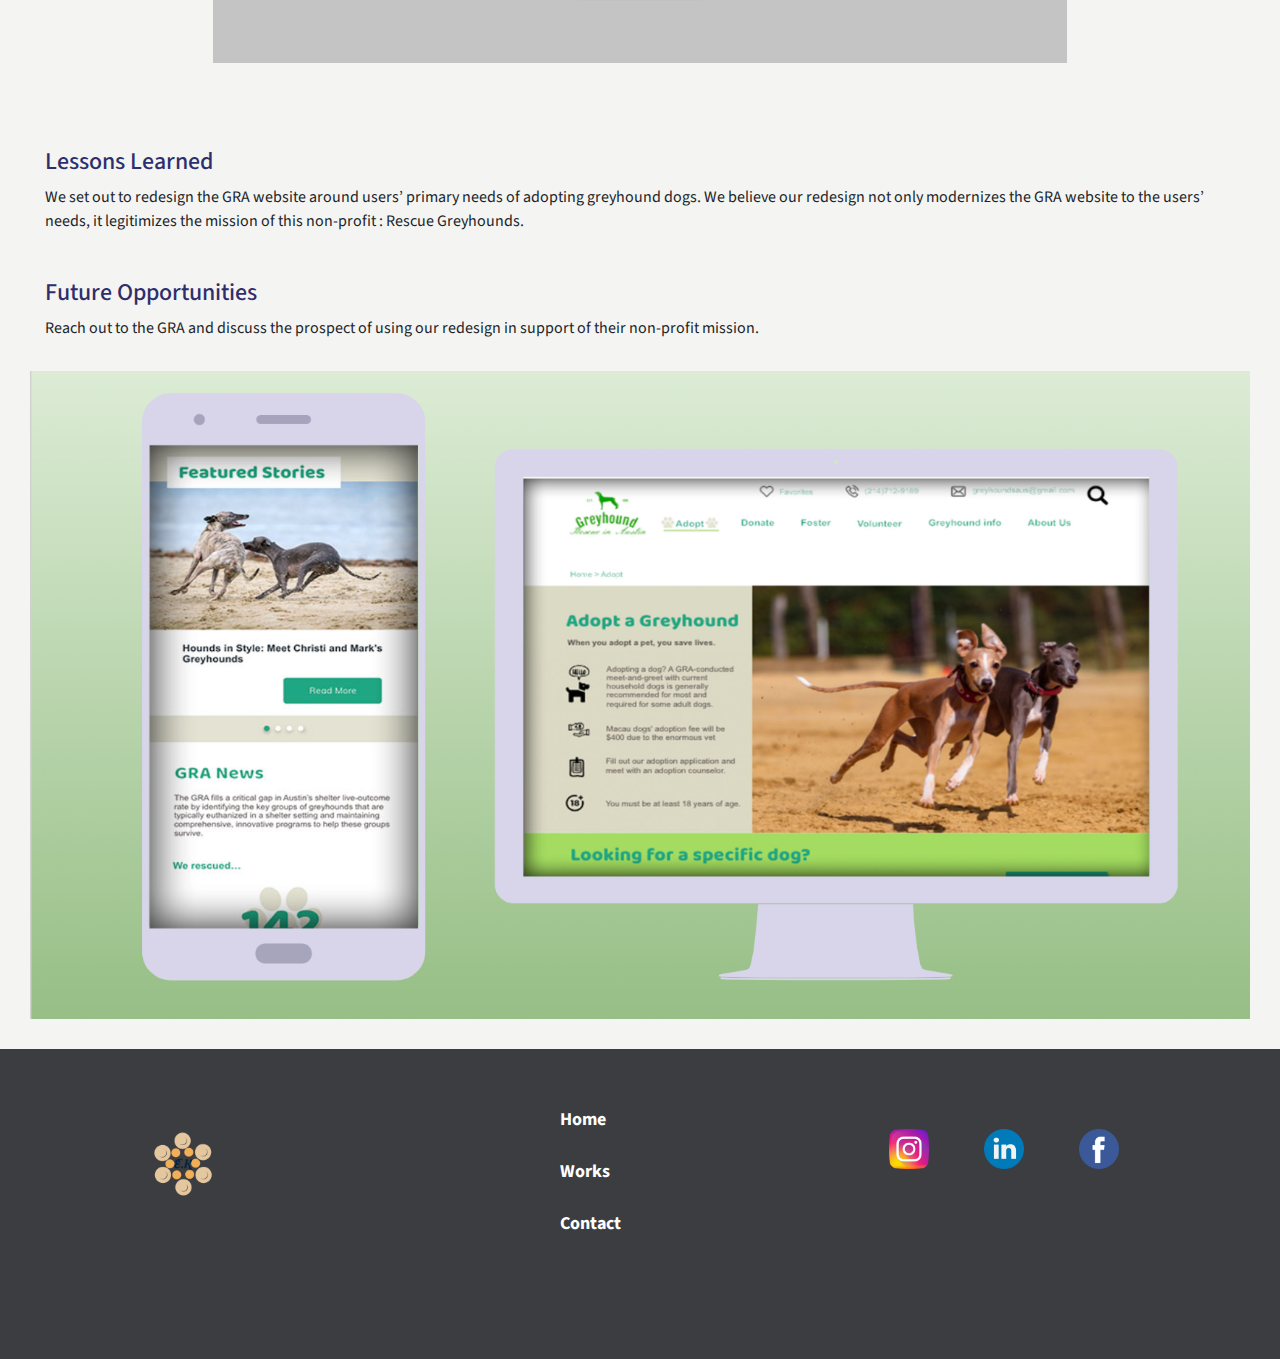
==== commit 21b2af58: "h3 to h2 for titles" ====
--- a/case_study1.html
+++ b/case_study1.html
@@ -62,8 +62,8 @@
     <section class="article">
     <img src="images/hero.png" class="img-fluid" id="hero" alt="Responsive image" >
     <div class="cards">
-        <h3 class="title">Redesign Non Profit Organization: Greyhound Rescue Website
-        </h3>
+        <h2 class="title">Redesign Non Profit Organization: Greyhound Rescue Website
+        </h2>
         <p>Choose a non-profit organization and execute a high-fidelity prototype with Responsive Web Design (RWD) for a
             better user experience to support the mission of the non-profit.
         </p>
@@ -71,7 +71,7 @@
     <!--Overview-->
     
     <div class="overview_card cards">
-        <h3 class="overview">Overview</h3>
+        <h2 class="overview">Overview</h2>
         <h4 class="role">Team Size + Role & Responsibility
         </h4>
         <h5 class="team">Team:</h5>
@@ -81,7 +81,7 @@
         <p> 3 weeks</p>
     </div>
     <div class="research_card cards">
-        <h3 class="research">Research</h3>
+        <h2 class="research">Research</h2>
     
     <!--problem statement-->
         <h4 class="problemstatement">Scope and Problem Statement</h4>
@@ -98,8 +98,8 @@
             <!--userflow-->
     </div>
         <div class="cards">
-        <h3 class="design_card">Responsive: Building the Design Across Multiple Breakpoints
-            </h3>
+        <h2 class="design_card">Responsive: Building the Design Across Multiple Breakpoints
+            </h2>
         <h4 class="userflow">User flow:</h4>
         <p class="userflow1">We created accessible pages organization to find Greyhounds. Thet clean main menu opens child pages by User flow.
         </p>
@@ -153,8 +153,8 @@
             </li>
         </ul>
     <div class="cards">
-        <h3 class="wireframe3">Our new, redesigned website
-        </h3>
+        <h2 class="wireframe3">Our new, redesigned website
+        </h2>
 
         <!--redesign UI Elemets-->
         <h4 class="redesign">Stylizing UI Element</h4>
--- a/css/style.css
+++ b/css/style.css
@@ -66,6 +66,11 @@
 .jumbotron h1 {
     font-family: 'Merriweather', serif;
     color: #2e2e6b;
+}
+h1{
+    font-family: 'Merriweather', serif;
+    color: #2e2e6b;
+
 }
 h2{
     font-family: 'Merriweather', serif;
@@ -340,6 +345,7 @@
 }
 */
 /*<--case study1-->*/
+
 .centered{
     display:flex;
     justify-content:center;
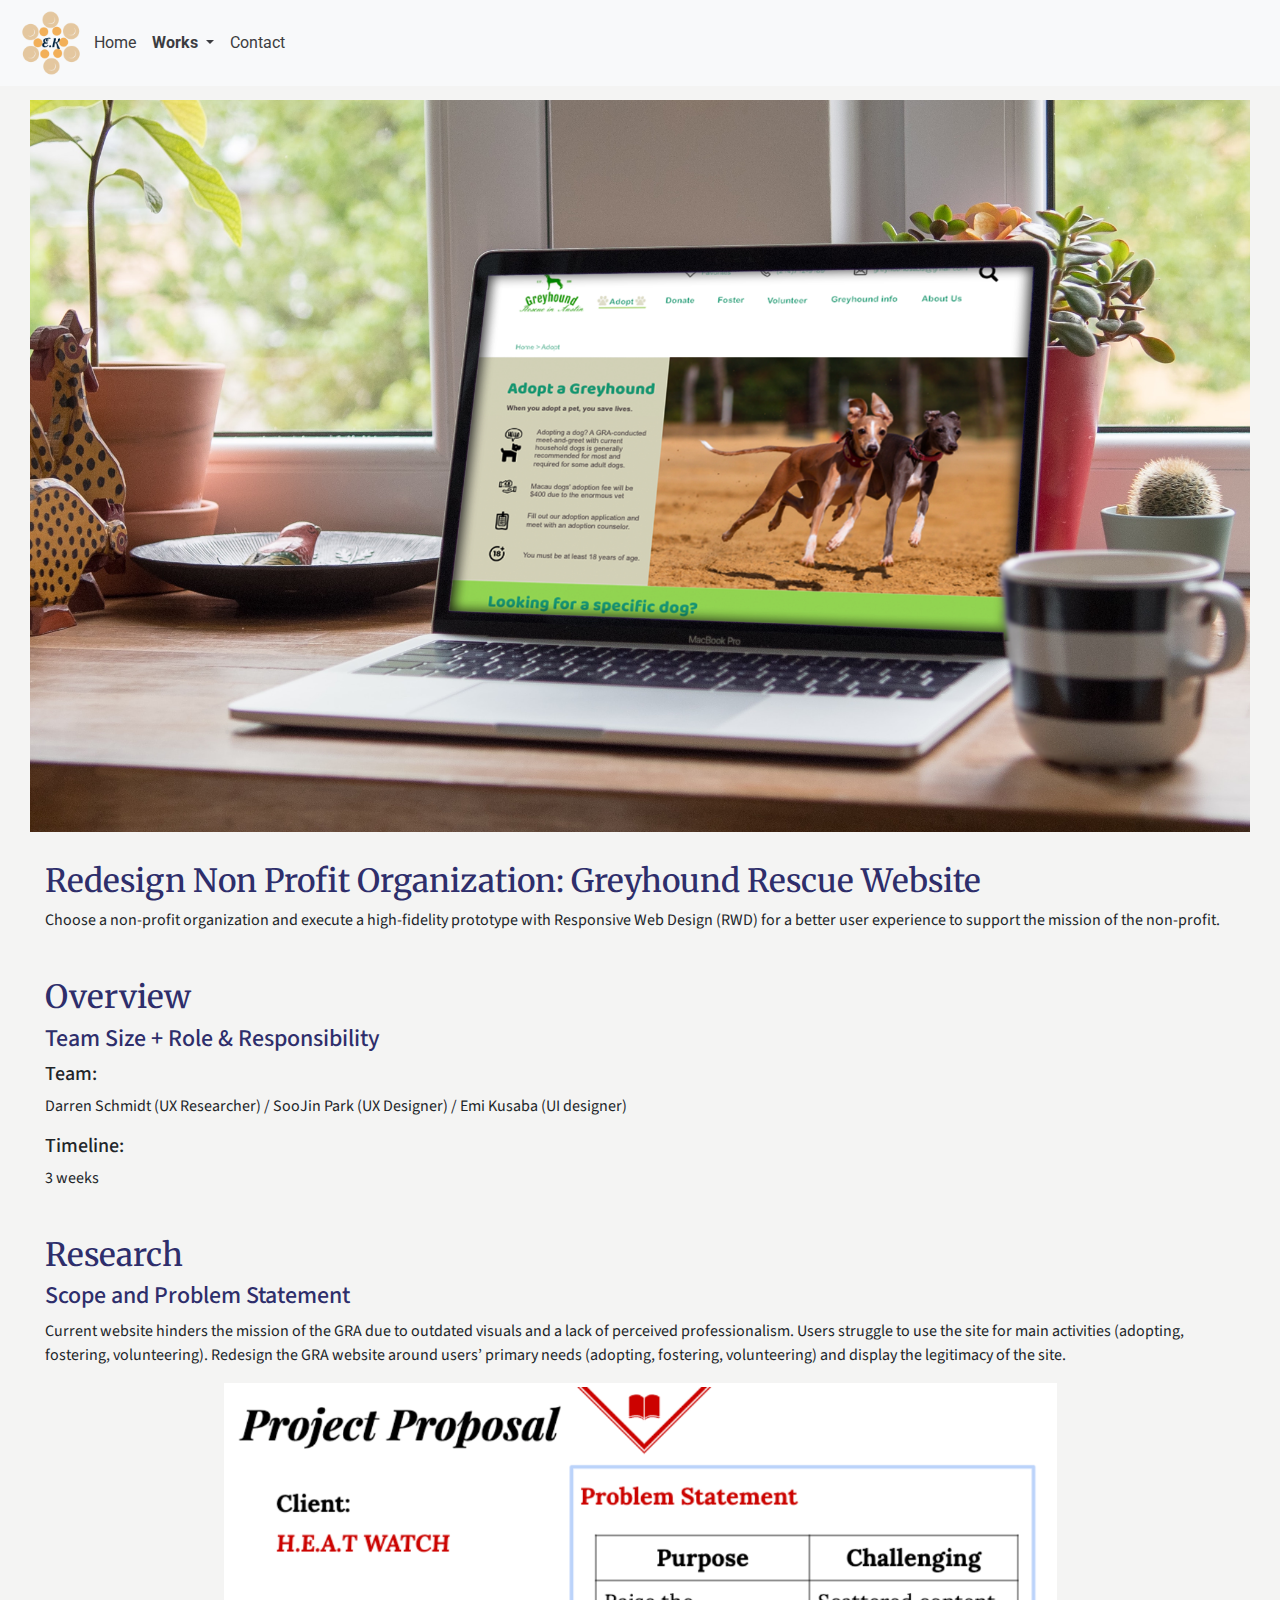
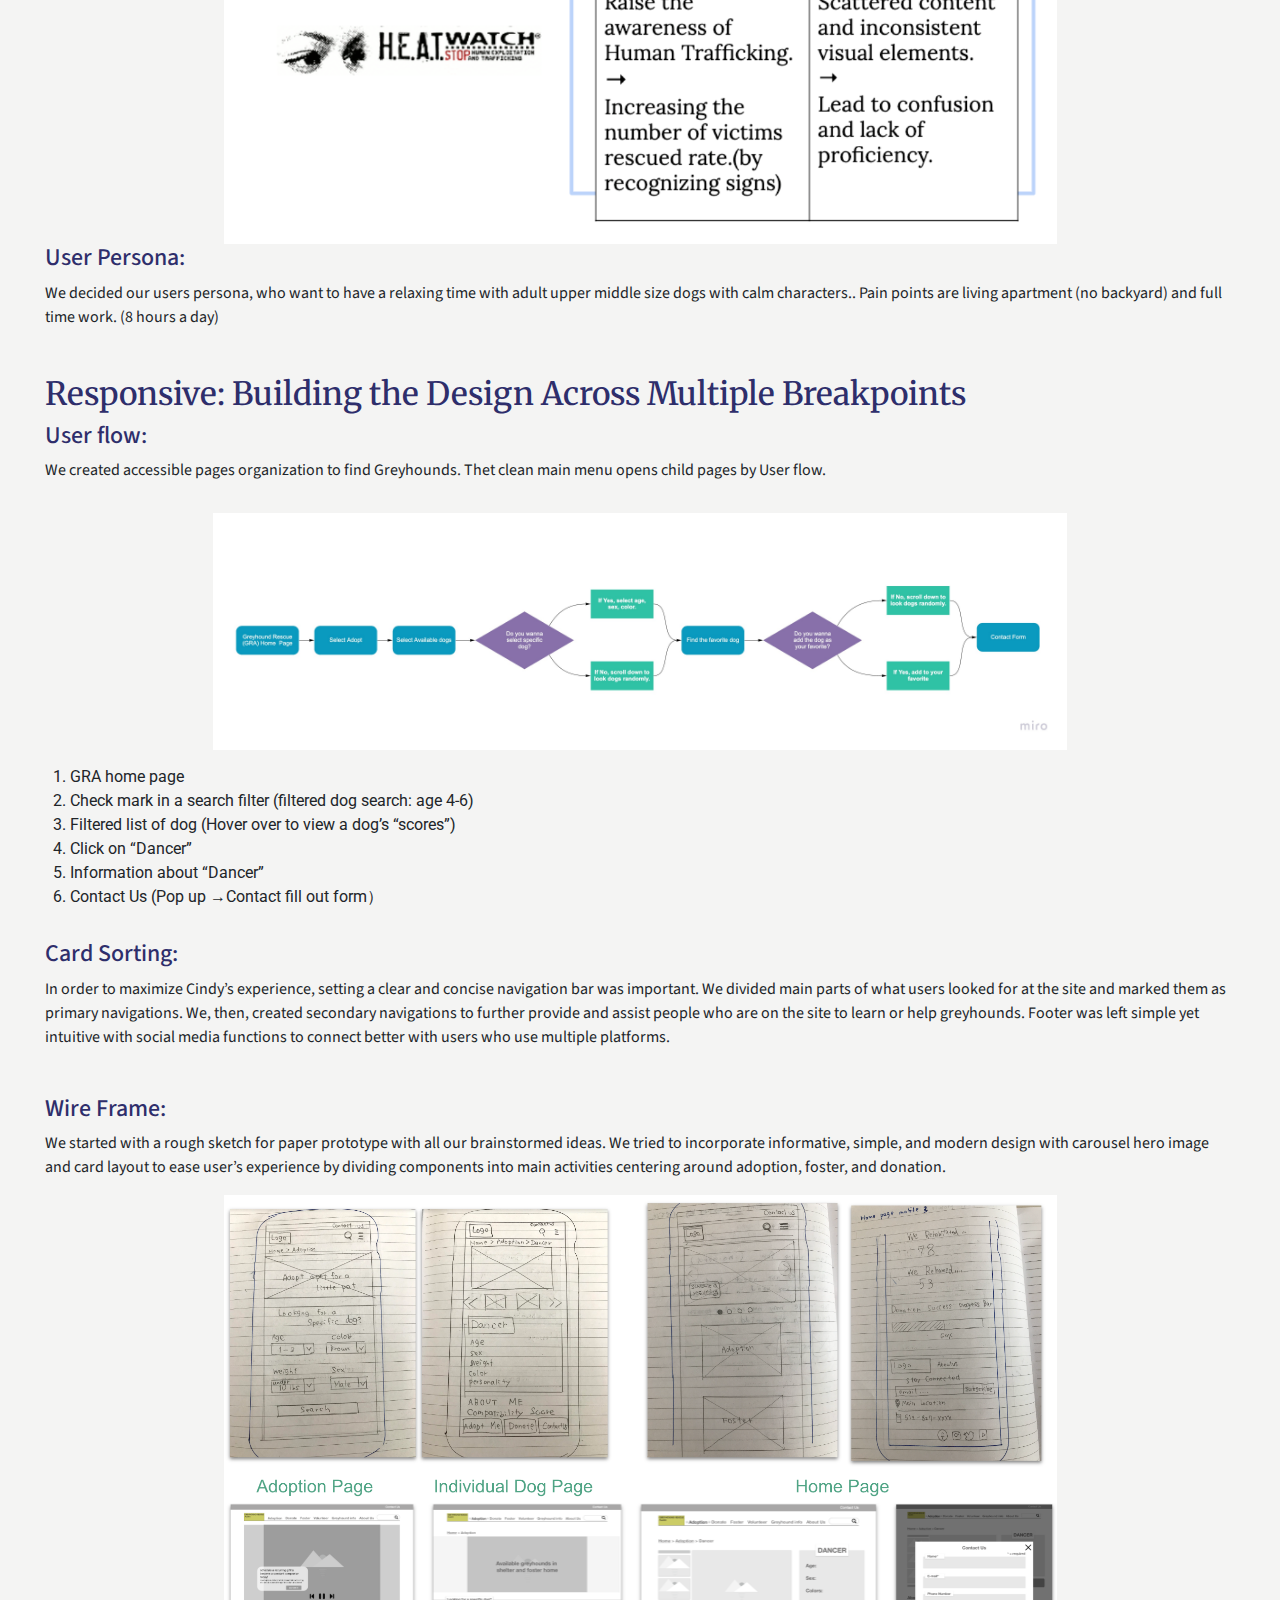
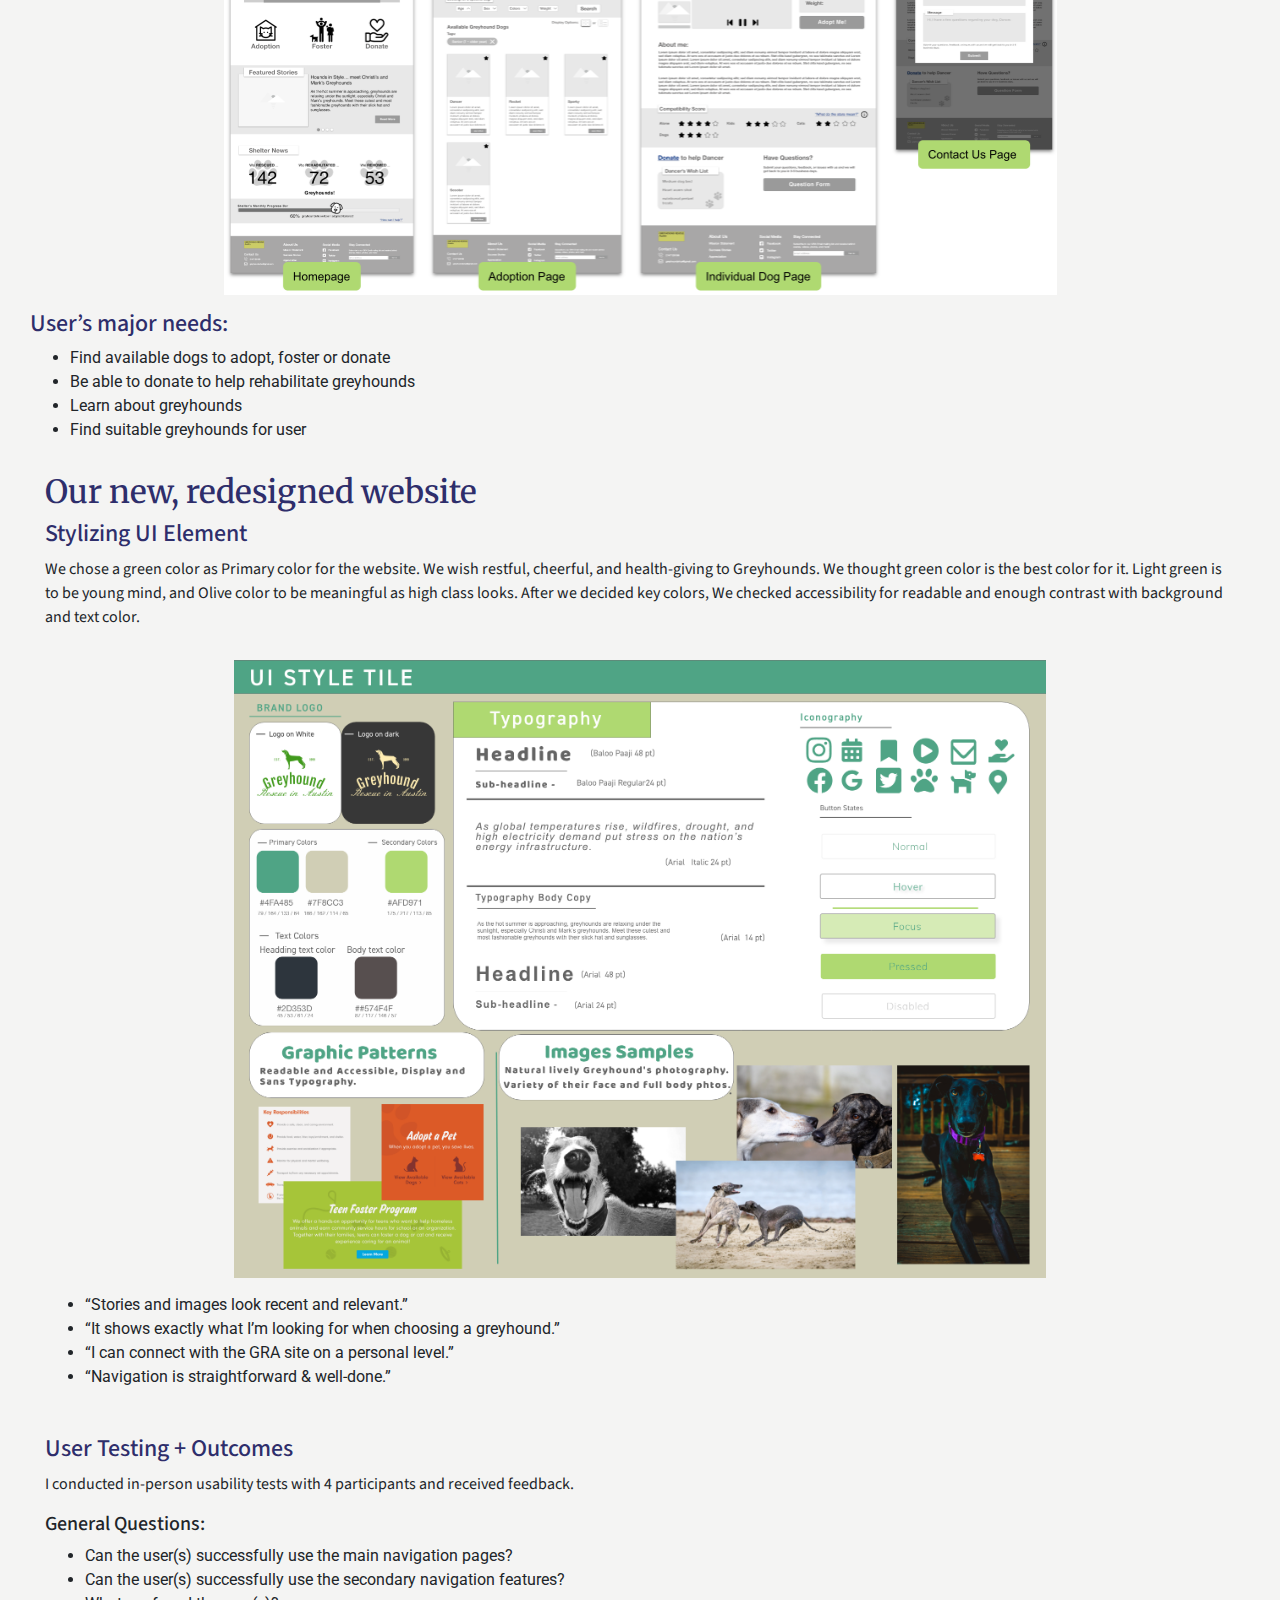
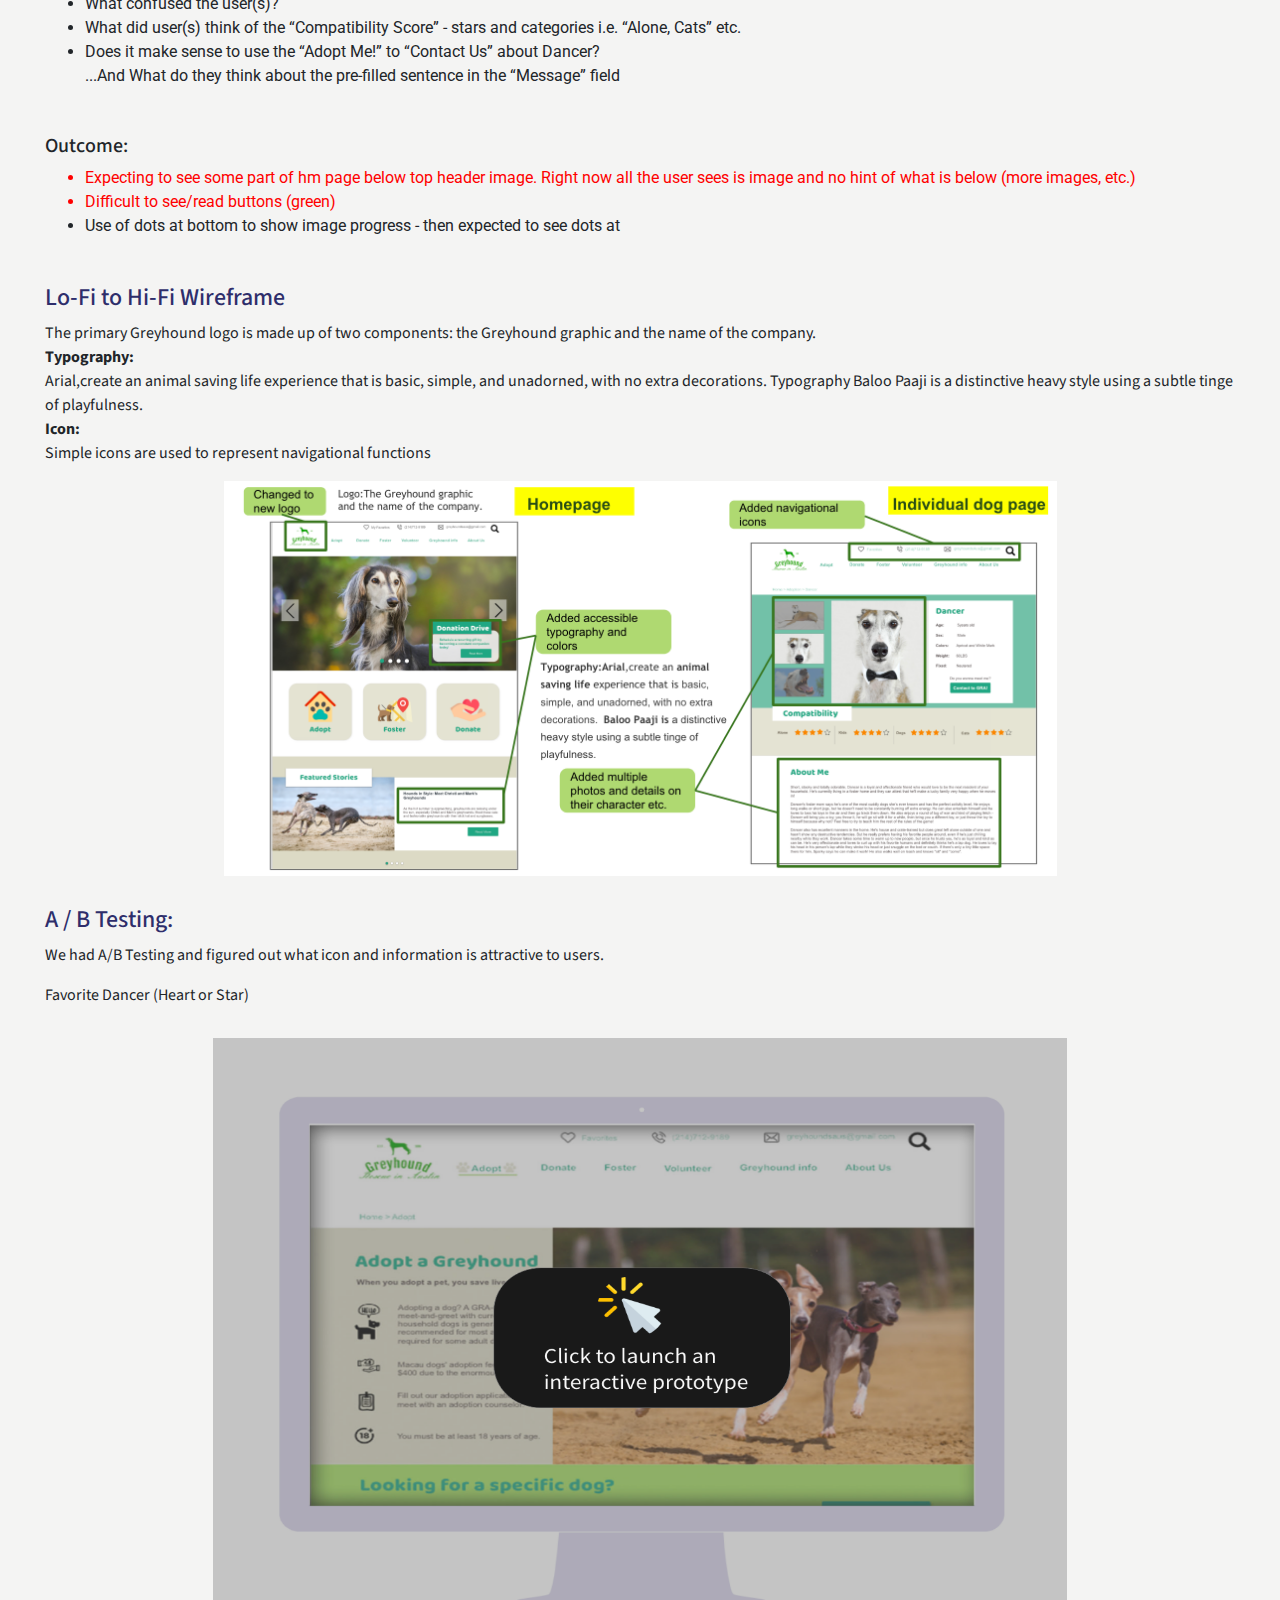
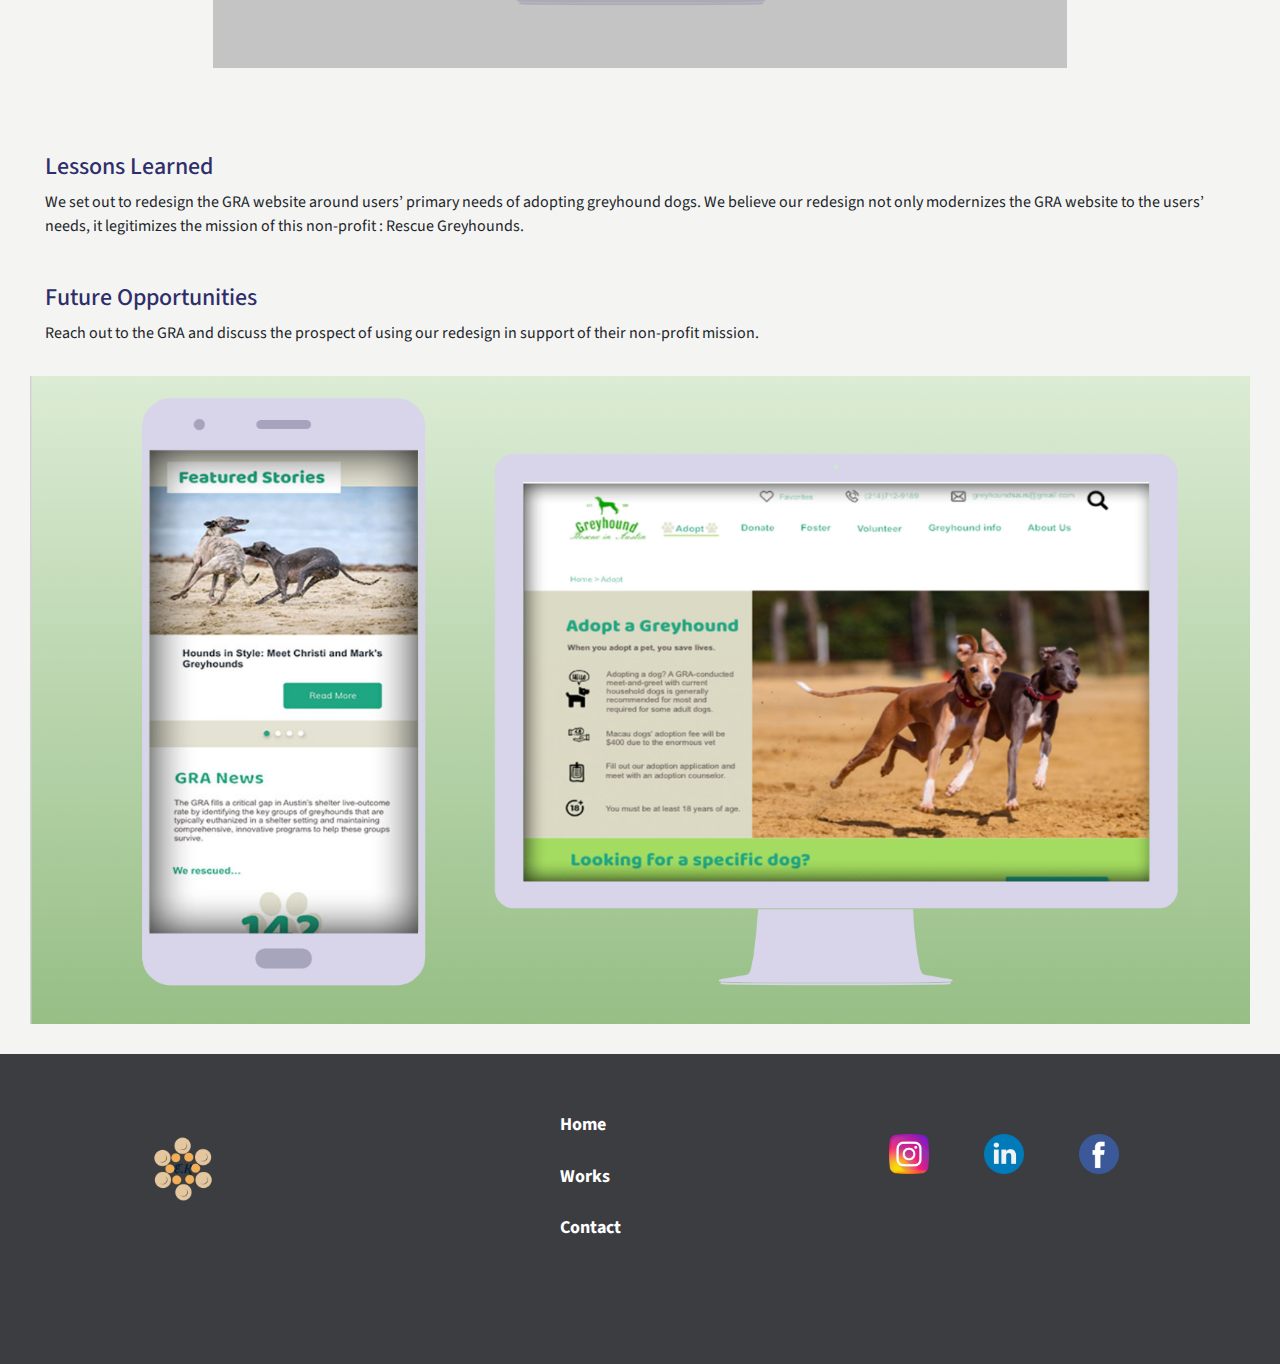
==== commit b32038b7: "h5 to h4" ====
--- a/case_study1.html
+++ b/case_study1.html
@@ -220,7 +220,7 @@
         </div>
     </div>
     <div class="cards">
-        <h5 class="ab_testing">A / B Testing: </h5>
+        <h4 class="ab_testing">A / B Testing: </h4>
         <p>We had A/B Testing and figured out what icon and information is attractive to users.  </p>
         
         <p>Favorite Dancer (Heart or Star)
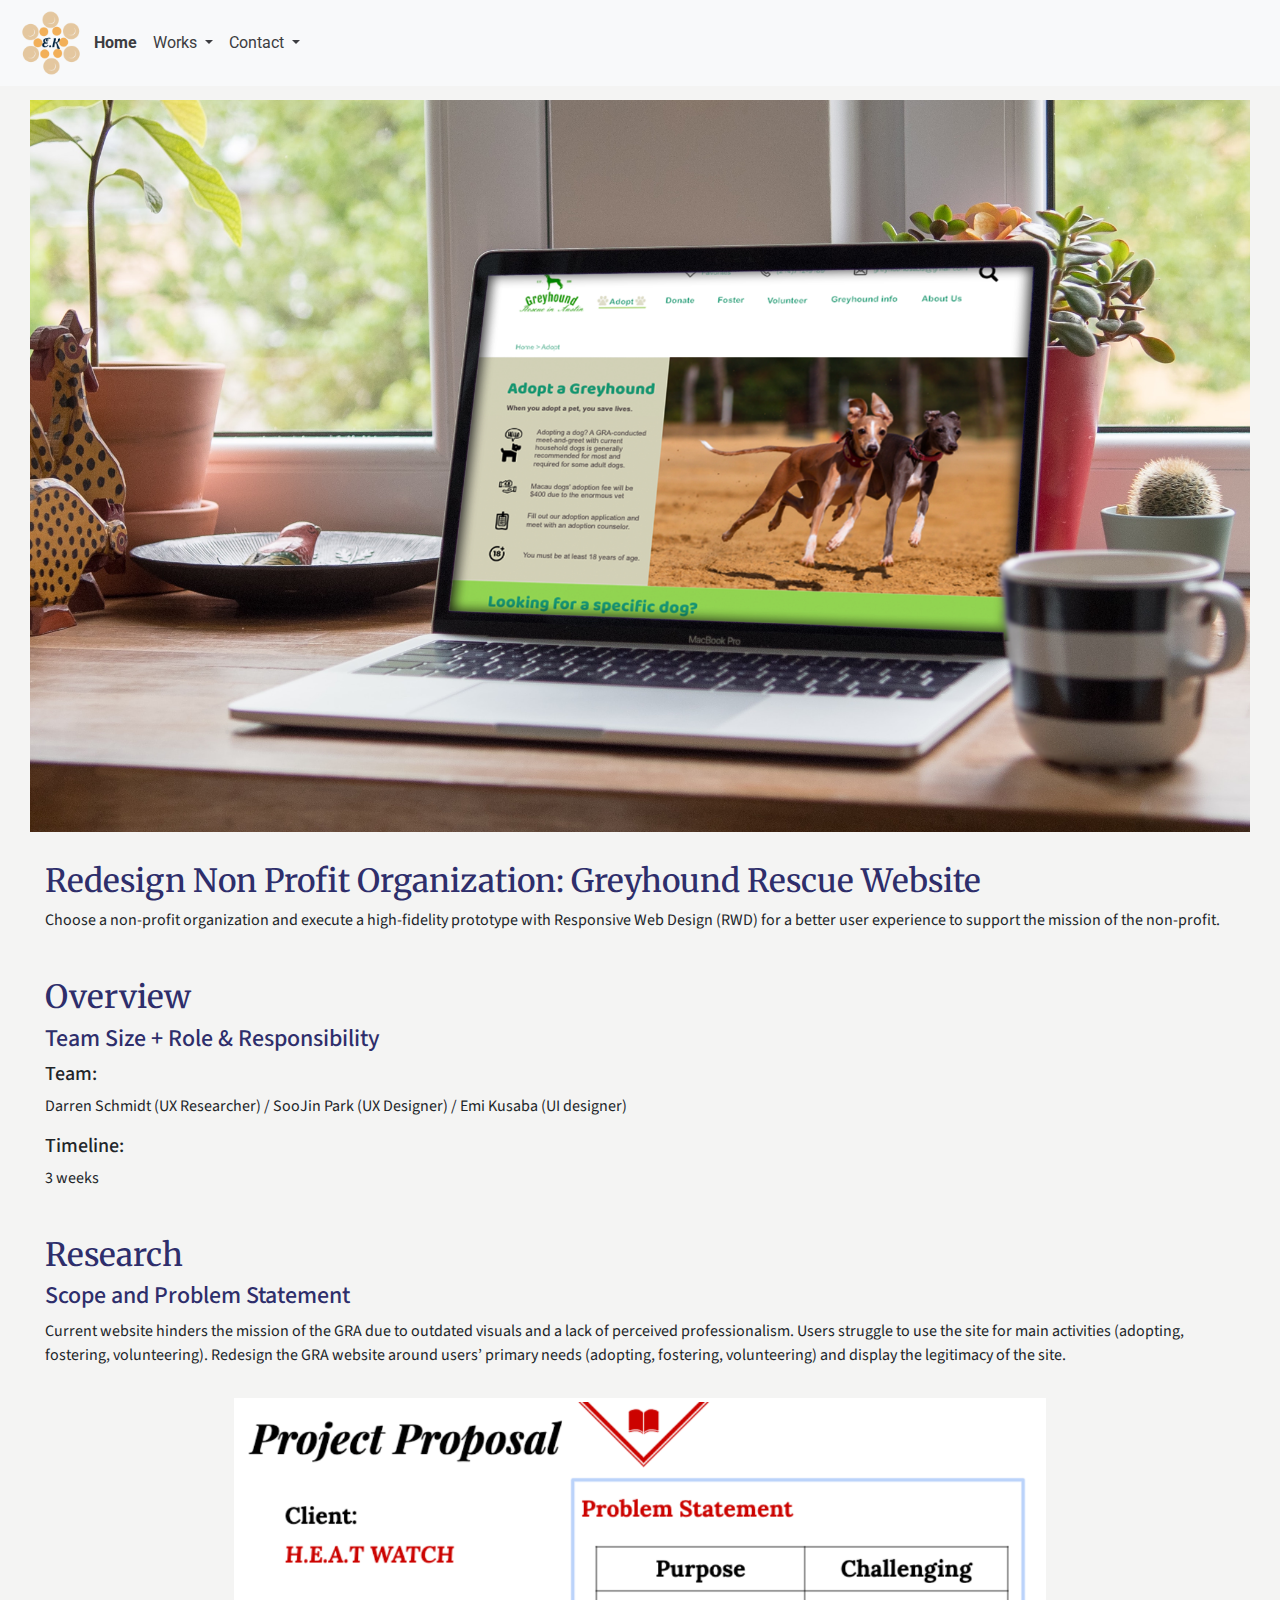
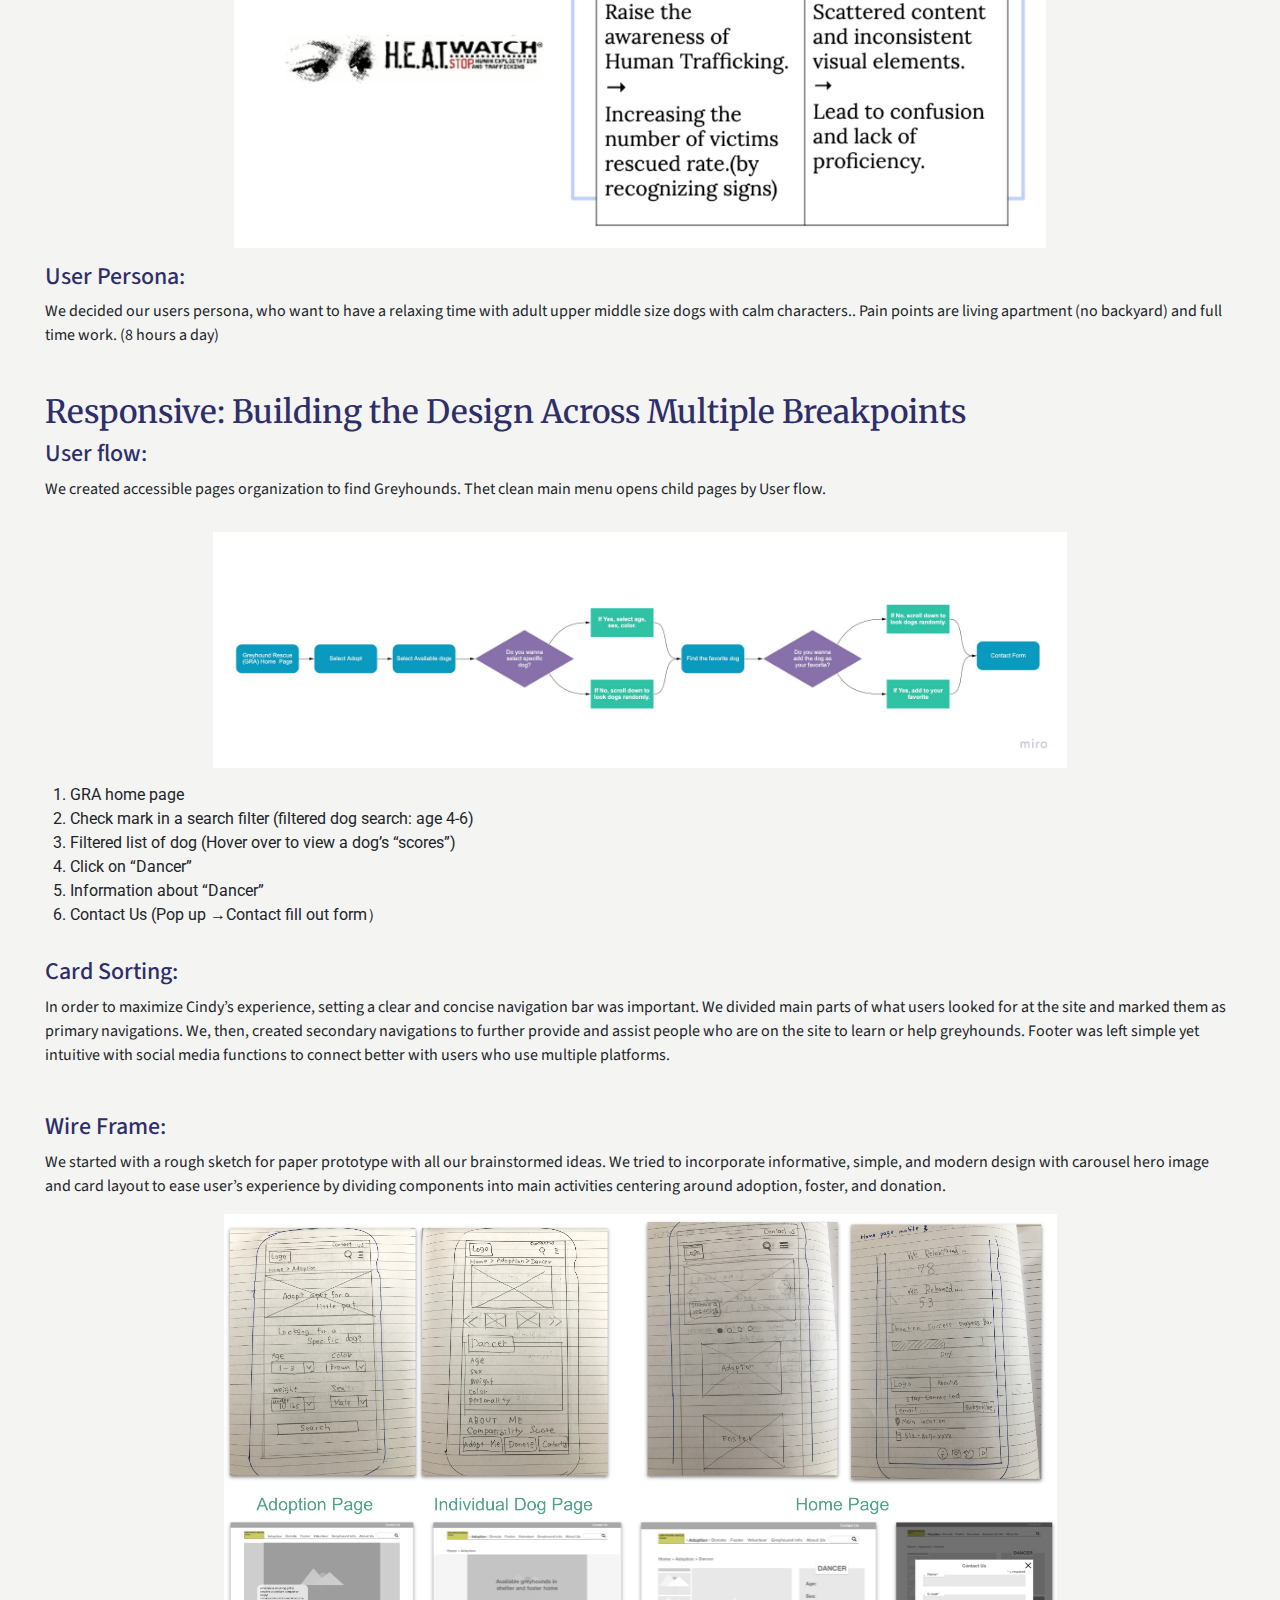
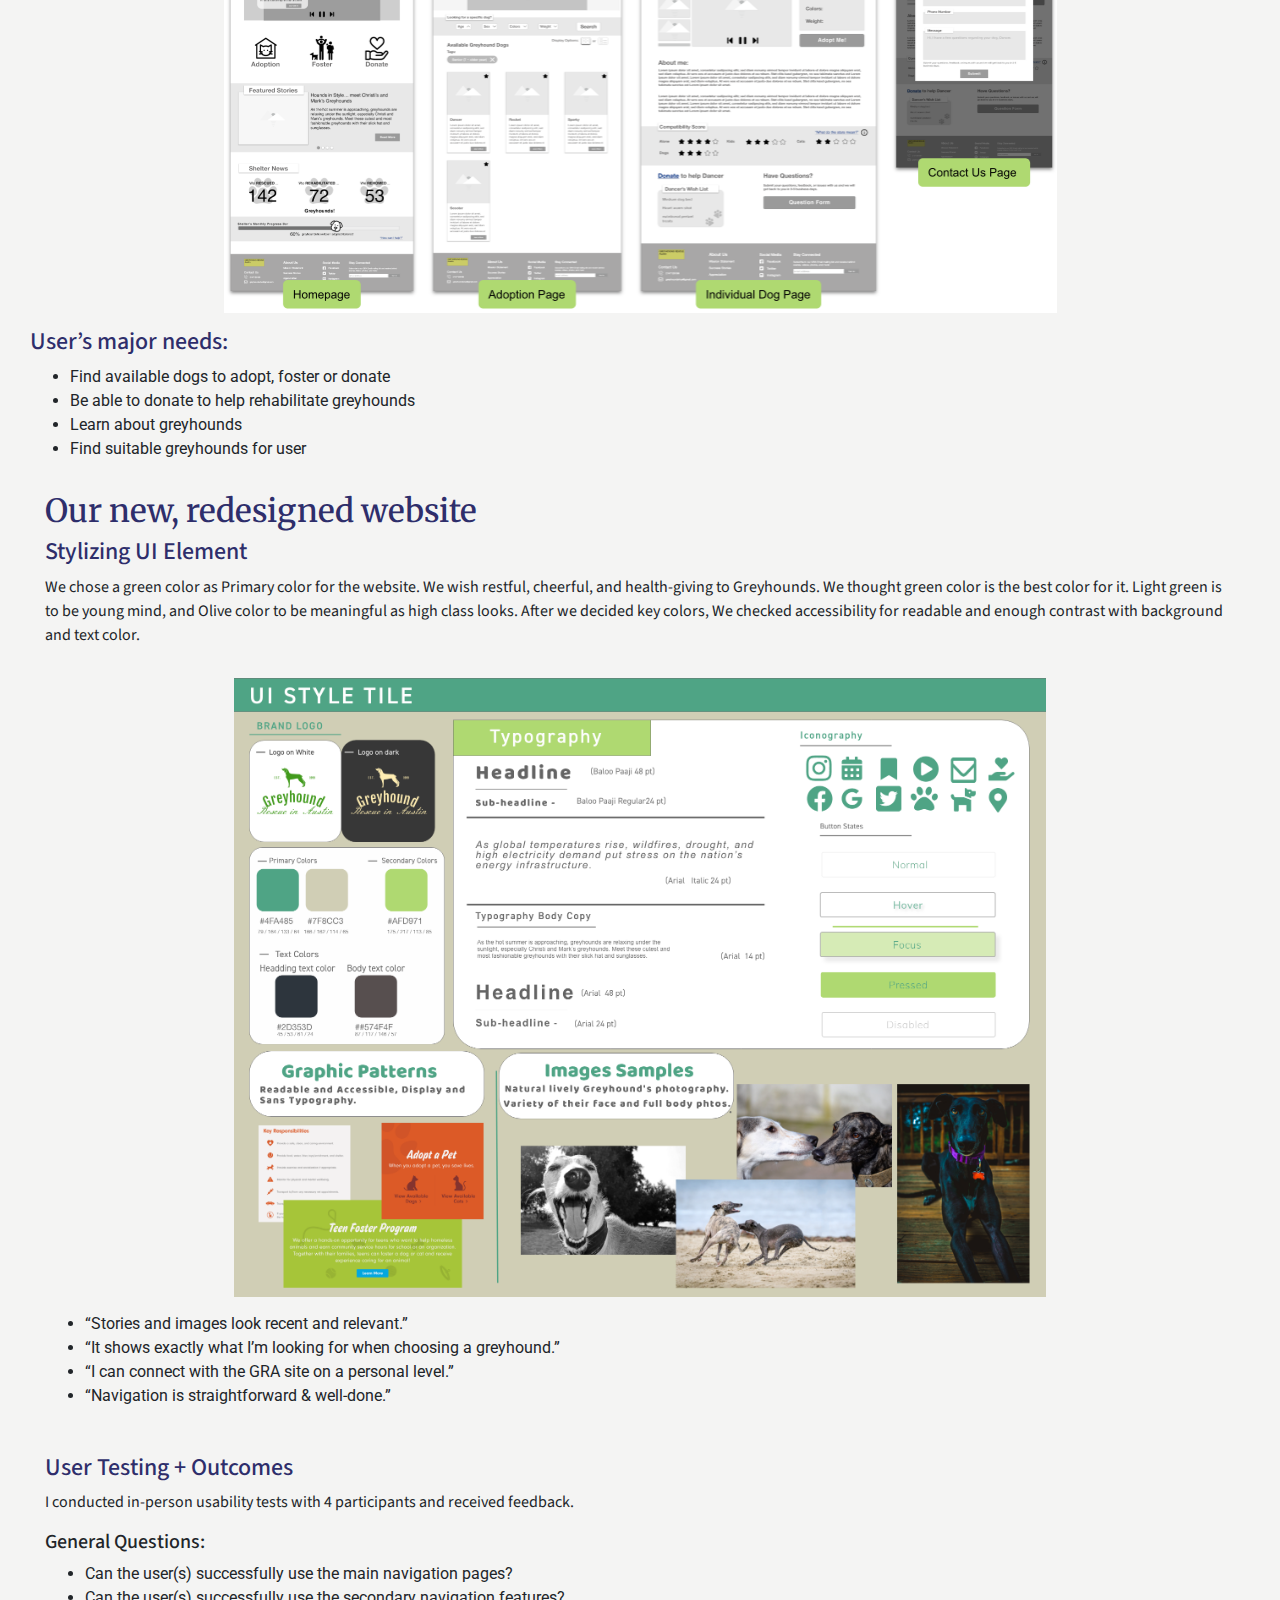
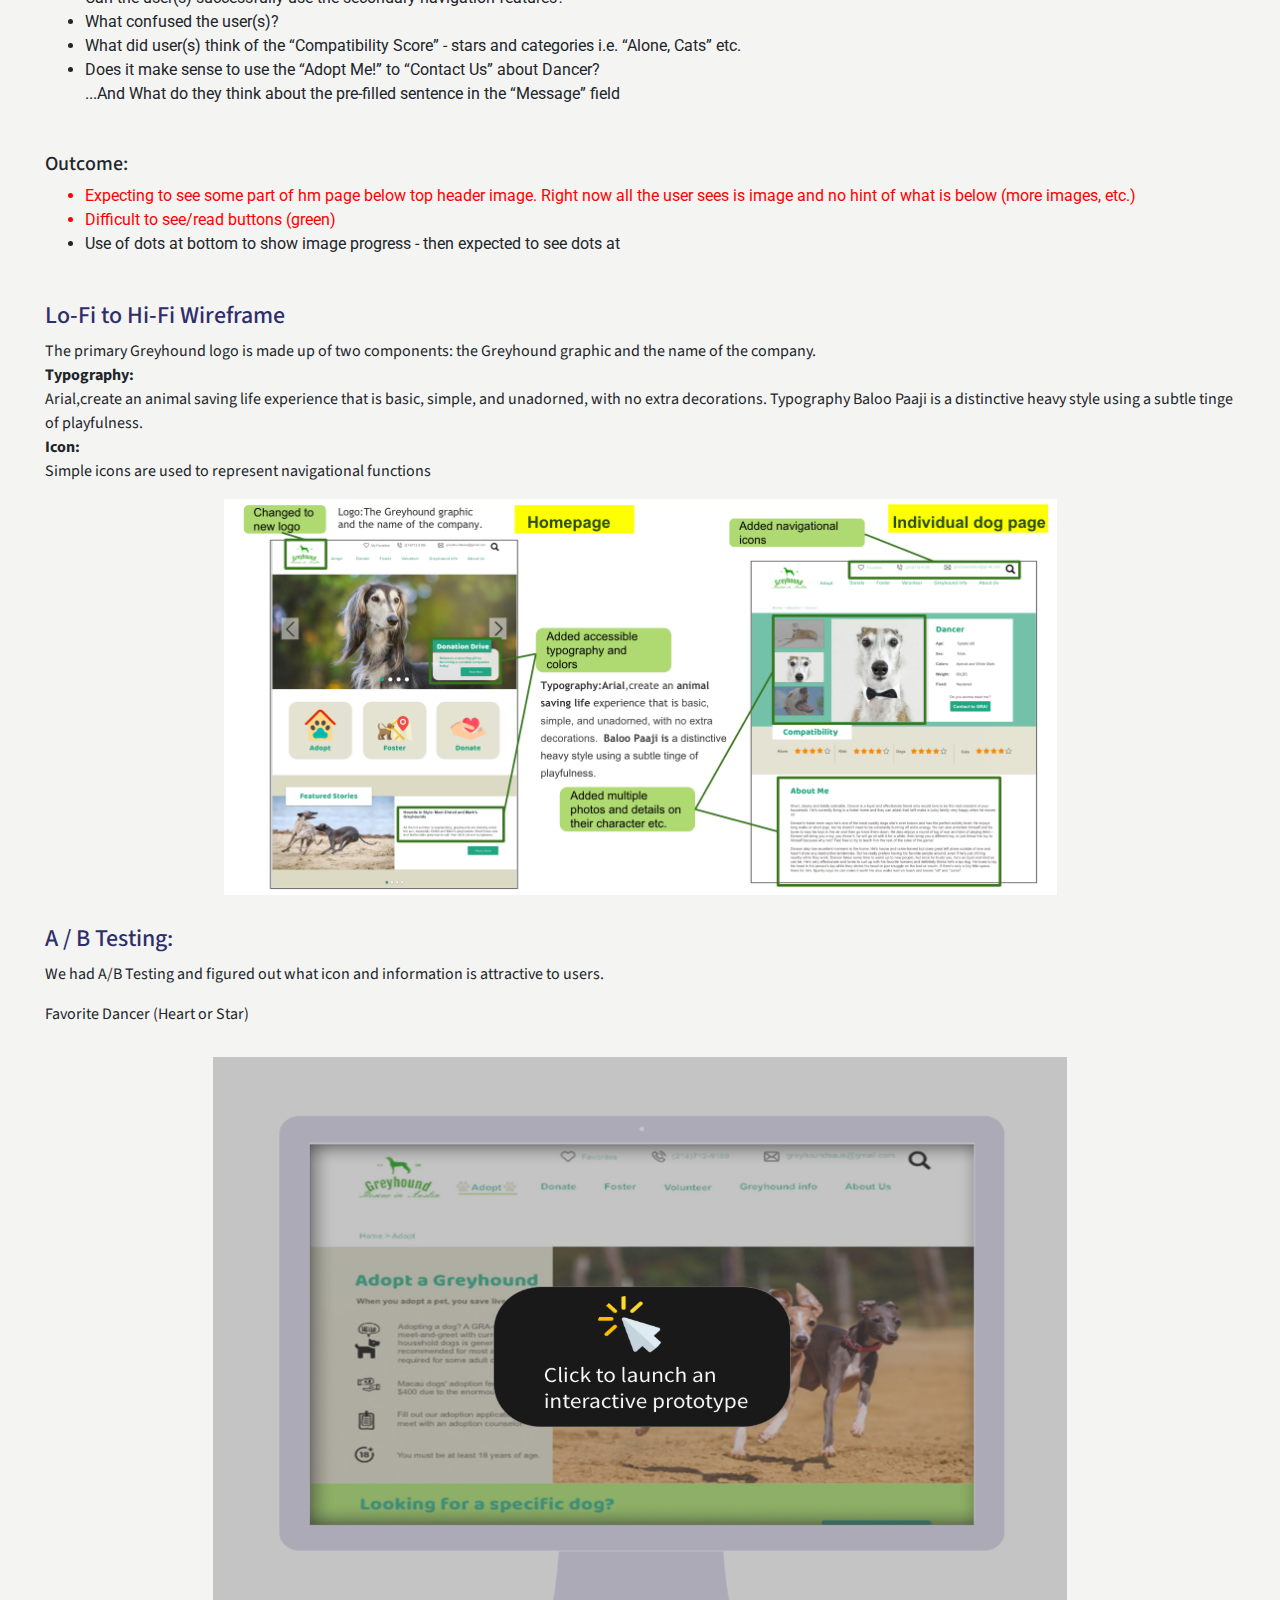
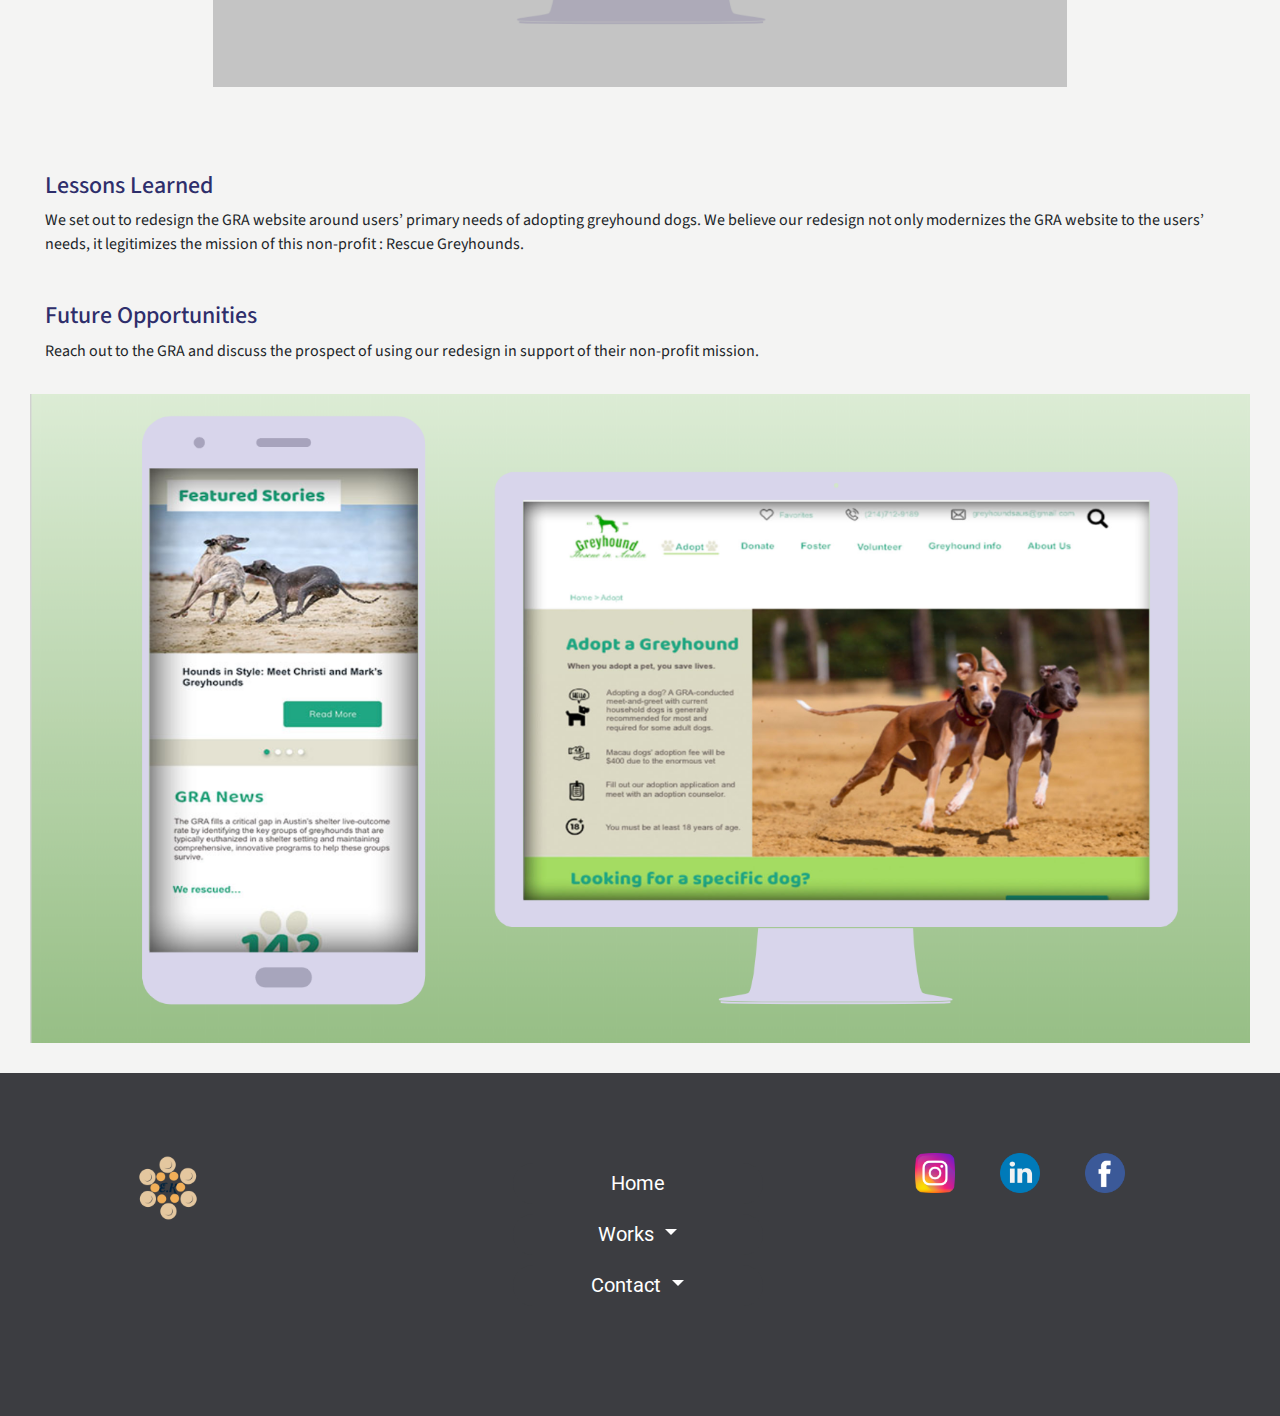
==== commit aa77c0d0: "Added drop down buttons for footer" ====
--- a/case_study1.html
+++ b/case_study1.html
@@ -22,7 +22,7 @@
     <script src="index.js"></script>
 </head>
 
-<body >
+<body>
     <!--Nav-->
 
     <nav class="navbar navbar-expand-lg navbar-light bg-light fixed-top">
@@ -34,78 +34,94 @@
         <div class="collapse navbar-collapse" id="navbarNav">
             <ul class="navbar-nav">
                 <li class="nav-item active">
-                    <a class="nav-link" href="#">Home </a>
+                    <a class="nav-link" href="index.html"> <strong>Home </strong></a>
                 </li>
                 <li class="nav-item">
-                    <a class="nav-link dropdown-toggle" href="#" id="navbarDropdown" role="button" data-toggle="dropdown" aria-haspopup="true" aria-expanded="false">
-                       <strong> Works</strong>
-                      </a>
-                      <div class="dropdown-menu" aria-labelledby="navbarDropdown">
+                    <a class="nav-link dropdown-toggle" href="#" id="navbarDropdown" role="button"
+                        data-toggle="dropdown" aria-haspopup="true" aria-expanded="false">
+                        Works
+                    </a>
+                    <div class="dropdown-menu" aria-labelledby="navbarDropdown">
                         <a class="dropdown-item" href="#">UI Redesign For Department of Energy</a>
-                        <a class="dropdown-item" href="#">Redesign Website: <br>Greyhound Rescue Austin</a>
+                        <div class="dropdown-divider"></div>
+                        <a class="dropdown-item" href="case_study1.html">Redesign Website: <br>Greyhound Rescue
+                            Austin</a>
+                        <div class="dropdown-divider"></div>
                         <a class="dropdown-item" href="#">Butler Travel App</a>
+                    </div>
+                </li>
+                <li class="nav-item">
+                    <a class="nav-link dropdown-toggle" href="#" id="navbarDropdown" role="button"
+                        data-toggle="dropdown" aria-haspopup="true" aria-expanded="false">
+                        Contact
+                    </a>
+                    <div class="dropdown-menu" aria-labelledby="navbarDropdown">
+                        <a class="dropdown-item" href="#">Inquery</a>
                         <div class="dropdown-divider"></div>
-                        <a class="dropdown-item" href="#">Something else here</a>
-                      </div>
-                </li>
-                <li class="nav-item">
-                    <a class="nav-link" href="#">Contact</a>
-                </li>
-                <li class="nav-item">
+                        <a class="dropdown-item" href="#">Download Resume</a>
+                    </div>
                 </li>
             </ul>
+
         </div>
     </nav>
     </div>
     <!--heroimage-->
-    
+
     <section class="article">
-    <img src="images/hero.png" class="img-fluid" id="hero" alt="Responsive image" >
-    <div class="cards">
-        <h2 class="title">Redesign Non Profit Organization: Greyhound Rescue Website
-        </h2>
-        <p>Choose a non-profit organization and execute a high-fidelity prototype with Responsive Web Design (RWD) for a
-            better user experience to support the mission of the non-profit.
-        </p>
-    </div>
-    <!--Overview-->
-    
-    <div class="overview_card cards">
-        <h2 class="overview">Overview</h2>
-        <h4 class="role">Team Size + Role & Responsibility
-        </h4>
-        <h5 class="team">Team:</h5>
-        <p> Darren Schmidt (UX Researcher) / SooJin Park (UX Designer) / Emi Kusaba (UI designer)
-        </p>
-        <h5 class="timeline">Timeline:</h5>
-        <p> 3 weeks</p>
-    </div>
-    <div class="research_card cards">
-        <h2 class="research">Research</h2>
-    
-    <!--problem statement-->
-        <h4 class="problemstatement">Scope and Problem Statement</h4>
-        <p id="problemstatement1">Current website hinders the mission of the GRA due to outdated visuals and a lack of perceived professionalism. 
-            Users struggle to use the site for main activities (adopting, fostering, volunteering). 
-            Redesign the GRA website around users’ primary needs (adopting, fostering, volunteering) and display the legitimacy of the site. 
+        <img src="images/hero.png" class="img-fluid" id="hero" alt="Responsive image">
+        <div class="cards">
+            <h2 class="title">Redesign Non Profit Organization: Greyhound Rescue Website
+            </h2>
+            <p>Choose a non-profit organization and execute a high-fidelity prototype with Responsive Web Design (RWD)
+                for a
+                better user experience to support the mission of the non-profit.
+            </p>
+        </div>
+        <!--Overview-->
+
+        <div class="overview_card cards">
+            <h2 class="overview">Overview</h2>
+            <h4 class="role">Team Size + Role & Responsibility
+            </h4>
+            <h5 class="team">Team:</h5>
+            <p> Darren Schmidt (UX Researcher) / SooJin Park (UX Designer) / Emi Kusaba (UI designer)
+            </p>
+            <h5 class="timeline">Timeline:</h5>
+            <p> 3 weeks</p>
+        </div>
+        <div class="research_card cards">
+            <h2 class="research">Research</h2>
+
+            <!--problem statement-->
+            <h4 class="problemstatement">Scope and Problem Statement</h4>
+            <p id="problemstatement1">Current website hinders the mission of the GRA due to outdated visuals and a lack
+                of perceived professionalism.
+                Users struggle to use the site for main activities (adopting, fostering, volunteering).
+                Redesign the GRA website around users’ primary needs (adopting, fostering, volunteering) and display the
+                legitimacy of the site.
             </p>
             <div class="img-problemstatement centered">
-            <img src="images/Screen Shot 2019-08-13 at 11.15.23.png" class="problemstatement " style="width:70%; height:70%;" alt="Responsive image">
-        </div>
-        <h4 class="userparsona"> User Persona:</h4>
-
-        <p id="userparsona1">We decided our users persona, who want to have a relaxing time with adult upper middle size dogs with calm characters.. Pain points are living apartment (no backyard) and full time work. (8 hours a day)</p>
+                <img src="images/Screen Shot 2019-08-13 at 11.15.23.png" class="problemstatement "
+                    style="width:70%; height:70%;" alt="Responsive image">
+            </div>
+            <h4 class="userparsona"> User Persona:</h4>
+
+            <p id="userparsona1">We decided our users persona, who want to have a relaxing time with adult upper middle
+                size dogs with calm characters.. Pain points are living apartment (no backyard) and full time work. (8
+                hours a day)</p>
             <!--userflow-->
-    </div>
-        <div class="cards">
-        <h2 class="design_card">Responsive: Building the Design Across Multiple Breakpoints
+        </div>
+        <div class="cards">
+            <h2 class="design_card">Responsive: Building the Design Across Multiple Breakpoints
             </h2>
-        <h4 class="userflow">User flow:</h4>
-        <p class="userflow1">We created accessible pages organization to find Greyhounds. Thet clean main menu opens child pages by User flow.
-        </p>
+            <h4 class="userflow">User flow:</h4>
+            <p class="userflow1">We created accessible pages organization to find Greyhounds. Thet clean main menu opens
+                child pages by User flow.
+            </p>
         </div>
         <div class="userflow-img centered">
-        <img src="images/userflow.jpg" class="img-fluid" alt="Responsive image" style="width:70%; height:70%;" >
+            <img src="images/userflow.jpg" class="img-fluid" alt="Responsive image" style="width:70%; height:70%;">
         </div>
         <ol>
             <li>GRA home page </li>
@@ -123,25 +139,32 @@
             </li>
         </ol>
         <div class="cards">
-        <h4 class="cardsorting">Card Sorting:</h4>
-        <p>In order to maximize Cindy’s experience, setting a clear and concise navigation bar was important. We divided main parts of what users looked for at the site and marked them as primary navigations. We, then, created secondary navigations to further provide and assist people who are on the site to learn or help greyhounds. 
-            Footer was left simple yet intuitive with social media functions to connect better with users who use multiple platforms.
-            </p>
-        </div>
-    
-    <!--wireframe-->
-    <div class="cards">
-        <h4 class="wireframe1"> Wire Frame:</h4>
-        <p>We started with a rough sketch for paper prototype with all our brainstormed ideas. We tried to incorporate informative, simple, and modern design with carousel hero image and card layout to ease user’s experience by dividing components into main activities centering around adoption, foster, and donation.  
-        </p>
-        <div class="sketches centered">
-            <img src="images/Screen Shot 2019-08-16 at 13.43.43.png"style="width:70%; height:70%;">
-        </div>
-        <div class="wireframe centered">
-            <img src="images/Screen Shot 2019-08-16 at 13.44.07.png"style="width:70%; height:70%;">
-        </div>
-    </div>
-    
+            <h4 class="cardsorting">Card Sorting:</h4>
+            <p>In order to maximize Cindy’s experience, setting a clear and concise navigation bar was important. We
+                divided main parts of what users looked for at the site and marked them as primary navigations. We,
+                then, created secondary navigations to further provide and assist people who are on the site to learn or
+                help greyhounds.
+                Footer was left simple yet intuitive with social media functions to connect better with users who use
+                multiple platforms.
+            </p>
+        </div>
+
+        <!--wireframe-->
+        <div class="cards">
+            <h4 class="wireframe1"> Wire Frame:</h4>
+            <p>We started with a rough sketch for paper prototype with all our brainstormed ideas. We tried to
+                incorporate informative, simple, and modern design with carousel hero image and card layout to ease
+                user’s experience by dividing components into main activities centering around adoption, foster, and
+                donation.
+            </p>
+            <div class="sketches centered">
+                <img src="images/Screen Shot 2019-08-16 at 13.43.43.png" style="width:70%; height:70%;">
+            </div>
+            <div class="wireframe centered">
+                <img src="images/Screen Shot 2019-08-16 at 13.44.07.png" style="width:70%; height:70%;">
+            </div>
+        </div>
+
         <h4 class="wireframe2">User’s major needs:</h4>
         <ul>
             <li>Find available dogs to adopt, foster or donate</li>
@@ -152,102 +175,113 @@
             <li>Find suitable greyhounds for user
             </li>
         </ul>
-    <div class="cards">
-        <h2 class="wireframe3">Our new, redesigned website
-        </h2>
-
-        <!--redesign UI Elemets-->
-        <h4 class="redesign">Stylizing UI Element</h4>
-        <p>We  chose a green color as Primary color for the website. We wish restful, cheerful, and health-giving to Greyhounds. We thought green color is the best color for it. Light green is to be young mind, and Olive color to be meaningful as high class looks.
-            After we decided key colors, We checked accessibility for readable and enough contrast with background and text color.
+        <div class="cards">
+            <h2 class="wireframe3">Our new, redesigned website
+            </h2>
+
+            <!--redesign UI Elemets-->
+            <h4 class="redesign">Stylizing UI Element</h4>
+            <p>We chose a green color as Primary color for the website. We wish restful, cheerful, and health-giving to
+                Greyhounds. We thought green color is the best color for it. Light green is to be young mind, and Olive
+                color to be meaningful as high class looks.
+                After we decided key colors, We checked accessibility for readable and enough contrast with background
+                and text color.
             </p>
             <div class="ui-elements centered">
-            <img src="images/Style-Tile-Greyhound.png" class="img-uielements" alt="Responsive image" style="width:70%; height:70%;">
-            </div>
-
-        <ul>
-            <li>“Stories and images look recent and relevant.” 
-            </li>
-            <li>“It shows exactly what I’m looking for when choosing a greyhound.”</li>
-            <li>“I can connect with the GRA site on a personal level.”
-            </li>
-            <li>“Navigation is straightforward & well-done.”
-            </li>
-        </ul>
-    </div>
-    <div class="cards">
-        <h4 class="usertesting">User Testing + Outcomes
-        </h4>
-        <P> I conducted in-person usability tests with 4 participants and received feedback.
-        </P>
-        <h5>General Questions:
-        </h5>
-        <ul>
-            <li>Can the user(s) successfully use the main navigation pages?
-            </li>
-            <li>Can the user(s) successfully use the secondary navigation features?
-            </li>
-            <li>What confused the user(s)?
-            </li>
-            <li>What did user(s) think of the “Compatibility Score” - stars and categories i.e. “Alone, Cats” etc.
-            </li>
-            <li>Does it make sense to use the “Adopt Me!” to “Contact Us” about Dancer?<br>...And What do they think about the pre-filled sentence in the “Message” field
-            </li>
-        </ul>
-    </div>
-    <div class="cards">
-        <h5 class="outcome">Outcome:</h5>
-        <ul>
-            <li style="color:red">Expecting to see some part of hm page below top header image. Right now all the user sees is image and no hint of what is below (more images, etc.)
-            </li>
-            <li style="color:red">Difficult to see/read buttons (green) </li>
-            <li>Use of dots at bottom to show image progress - then expected to see dots at 
-            </li>
-        </ul>
-    </div>
-    <div class="cards">
-        <h4>Lo-Fi to Hi-Fi Wireframe </h4>
-        <p>
-                The primary Greyhound logo is made up of two components: the Greyhound graphic and the name of the company.<br>
-                
+                <img src="images/Style-Tile-Greyhound.png" class="img-uielements" alt="Responsive image"
+                    style="width:70%; height:70%;">
+            </div>
+
+            <ul>
+                <li>“Stories and images look recent and relevant.”
+                </li>
+                <li>“It shows exactly what I’m looking for when choosing a greyhound.”</li>
+                <li>“I can connect with the GRA site on a personal level.”
+                </li>
+                <li>“Navigation is straightforward & well-done.”
+                </li>
+            </ul>
+        </div>
+        <div class="cards">
+            <h4 class="usertesting">User Testing + Outcomes
+            </h4>
+            <P> I conducted in-person usability tests with 4 participants and received feedback.
+            </P>
+            <h5>General Questions:
+            </h5>
+            <ul>
+                <li>Can the user(s) successfully use the main navigation pages?
+                </li>
+                <li>Can the user(s) successfully use the secondary navigation features?
+                </li>
+                <li>What confused the user(s)?
+                </li>
+                <li>What did user(s) think of the “Compatibility Score” - stars and categories i.e. “Alone, Cats” etc.
+                </li>
+                <li>Does it make sense to use the “Adopt Me!” to “Contact Us” about Dancer?<br>...And What do they think
+                    about the pre-filled sentence in the “Message” field
+                </li>
+            </ul>
+        </div>
+        <div class="cards">
+            <h5 class="outcome">Outcome:</h5>
+            <ul>
+                <li style="color:red">Expecting to see some part of hm page below top header image. Right now all the
+                    user sees is image and no hint of what is below (more images, etc.)
+                </li>
+                <li style="color:red">Difficult to see/read buttons (green) </li>
+                <li>Use of dots at bottom to show image progress - then expected to see dots at
+                </li>
+            </ul>
+        </div>
+        <div class="cards">
+            <h4>Lo-Fi to Hi-Fi Wireframe </h4>
+            <p>
+                The primary Greyhound logo is made up of two components: the Greyhound graphic and the name of the
+                company.<br>
+
                 <strong>Typography: </strong><br>
-                Arial,create an animal saving life experience that is basic, simple, and unadorned, with no extra decorations. Typography  Baloo Paaji is a distinctive heavy style using a subtle tinge of playfulness.<br>
+                Arial,create an animal saving life experience that is basic, simple, and unadorned, with no extra
+                decorations. Typography Baloo Paaji is a distinctive heavy style using a subtle tinge of
+                playfulness.<br>
                 <strong>Icon: </strong><br>
                 Simple icons are used to represent navigational functions
-                </p>
-        <div class="iteration centered">
-        <img src="images/Screen Shot 2019-08-16 at 16.34.29.png"style="width:70%; height:70%;">
-        </div>
-    </div>
-    <div class="cards">
-        <h4 class="ab_testing">A / B Testing: </h4>
-        <p>We had A/B Testing and figured out what icon and information is attractive to users.  </p>
-        
-        <p>Favorite Dancer (Heart or Star)
-        </p>
-    </div>
-  <!--<div class="dancer centered">
+            </p>
+            <div class="iteration centered">
+                <img src="images/Screen Shot 2019-08-16 at 16.34.29.png" style="width:70%; height:70%;">
+            </div>
+        </div>
+        <div class="cards">
+            <h4 class="ab_testing">A / B Testing: </h4>
+            <p>We had A/B Testing and figured out what icon and information is attractive to users. </p>
+
+            <p>Favorite Dancer (Heart or Star)
+            </p>
+        </div>
+        <!--<div class="dancer centered">
             <img src="images/Screen Shot 2019-08-16 at 13.34.13.png" class="img-dancer"style="width:70%"style="height:auto";>
         </div>
     -->
         <div class="prototype-click centered">
             <a href="https://xd.adobe.com/view/595a74bb-11d4-4222-553f-0b46ab1ceca4-2f6b/" class="centered">
-            <img src="images/Web 1920 – 3.png" class="img-click"style="width:70%; height:90%;">
+                <img src="images/Web 1920 – 3.png" class="img-click" style="width:70%; height:90%;">
             </a>
         </div>
-    <div class="cards">
-        <h4 class="lessonlearned">Lessons Learned</h4>
-        <p>We set out to redesign the GRA website around users’ primary needs of adopting greyhound dogs. 
-            We believe our redesign not only modernizes the GRA website to the users’ needs, it legitimizes the mission of this non-profit : Rescue Greyhounds.  </p>
-    </div>
-    <div class="cards">
-        <h4 class="future-op">Future Opportunities
-        </h4>
-        <p>Reach out to the GRA and discuss the prospect of using our redesign in support of their non-profit mission. 
-        </p>
-    </div>
+        <div class="cards">
+            <h4 class="lessonlearned">Lessons Learned</h4>
+            <p>We set out to redesign the GRA website around users’ primary needs of adopting greyhound dogs.
+                We believe our redesign not only modernizes the GRA website to the users’ needs, it legitimizes the
+                mission of this non-profit : Rescue Greyhounds. </p>
+        </div>
+        <div class="cards">
+            <h4 class="future-op">Future Opportunities
+            </h4>
+            <p>Reach out to the GRA and discuss the prospect of using our redesign in support of their non-profit
+                mission.
+            </p>
+        </div>
         <div class="image-both centered">
-            <img src="images/Screen Shot 2019-08-16 at 16.06.26.png" class="img-both"style="width:100%; height:100%;">
+            <img src="images/Screen Shot 2019-08-16 at 16.06.26.png" class="img-both" style="width:100%; height:100%;">
         </div>
 
 
@@ -264,40 +298,62 @@
                     <div class="col-sm-3">
                         <img src="images/7357d551-fe79-40fd-9dd4-52507241a7af_200x200.png" height=70px width=auto;>
                     </div>
-                    <div class="col-sm-2">
-                        <h5>Home</h5>
-
-                        <h5>Works</h5>
-
-                        <h5>Contact</h5>
-                    </div>
-
                     <div class="col-sm-3">
-                        <div class="row">
-
-                            <div class="icon">
-                                <a href="https://www.instagram.com/emikusba/?hl=ja">
-                                    <img src="images/instagram.png" height="40px" data-toggle="tooltip"
-                                        data-placement="top" title="Instagram">
+                        <div class="btn-group">
+                            <!-- Default dropright button -->
+                            <button type="button" class="btn btn-secondary btn-lg" style="background-color:#3c3d41;"
+                                onclick="window.location.href = 'index.html'">
+                                Home
+                            </button>
+                            </a>
+                        </div>
+                        <!-- Default dropdown button -->
+                        <div class="btn-group">
+                            <button class="btn btn-secondary btn-lg dropdown-toggle" type="button" data-toggle="dropdown"
+                                aria-haspopup="true" aria-expanded="false" style="background-color:#3c3d41;">
+                                Works
+                            </button>
+                            <div class="dropdown-menu">
+                                UI Redesign For Department of Energy
+                                <div class="dropdown-divider"></div>
+                                <a class="home_f" href="case_study1.html">
+                                    Non-profit organization: Greyhound Rescue Austin
                                 </a>
+                                <div class="dropdown-divider"></div>
+                                Travel App Butler
+    
                             </div>
-                            <div class="icon">
-                                <a href="https://www.linkedin.com/in/emi-kusaba-b6942b93/">
-                                    <img src="images/linkedin.png" data-toggle="tooltip" data-placement="top"
-                                        title="Linkedin">
-                                </a>
+                        </div>
+                        <div class="btn-group">
+                            <button class="btn btn-secondary btn-lg dropdown-toggle" type="button" data-toggle="dropdown"
+                                aria-haspopup="true" aria-expanded="false" style="background-color:#3c3d41;">
+                                Contact
+                            </button>
+                            <div class="dropdown-menu">
+                                Inquiry
+                                <div class="dropdown-divider"></div>
+                                Download Resume
                             </div>
-                            <div class="icon">
-                                <a href="https://www.facebook.com/emi.kusaba.1">
-                                    <img src="images/facebook.png" data-toggle="tooltip" data-placement="top"
-                                        title="Facebook">
-                                </a>
-                            </div>
-                        </div>
-                    </div>
-
-                
-
-
+                        </div>
+                    </div>
+                    <div class="col-sm-3 icons">
+                        <div class="icon">
+                            <a href="https://www.instagram.com/emikusba/?hl=ja">
+                                <img src="images/instagram.png" height="40px" data-toggle="tooltip" data-placement="top"
+                                    title="Instagram">
+                            </a>
+                        </div>
+                        <div class="icon">
+                            <a href="https://www.linkedin.com/in/emi-kusaba-b6942b93/">
+                                <img src="images/linkedin.png" data-toggle="tooltip" data-placement="top" title="Linkedin">
+                            </a>
+                        </div>
+                        <div class="icon">
+                            <a href="https://www.facebook.com/emi.kusaba.1">
+                                <img src="images/facebook.png" data-toggle="tooltip" data-placement="top" title="Facebook">
+                            </a>
+                        </div>
+                    </div>
+                </div>
         </footer>
-        </body>+    </body>--- a/css/style.css
+++ b/css/style.css
@@ -1,5 +1,4 @@
 body {
-    
     /*margin-left: 30px !important;
     margin-right:30px !important;
     
@@ -10,29 +9,29 @@
     
     /*background-color: grey !important;*/
 }
+
 section {
-    padding:30px;
+    padding: 30px;
     background-color: rgb(244, 244, 243);
     /*margin-left: 30px !important;
     margin-right:30px !important;*/
 }
-
-
 
 .jumbotron {
     /*background-image: url("../images/9210.jpg");*/
     background-size: cover;
     height: 80vh;
-    width:100%;
-    padding-top:200px !important; 
+    width: 100%;
+    padding-top: 200px !important;
     margin-bottom: 0px!important;
-    
-}
-#hero{
-    padding-top:70px;
-}
-.img-fluid{
-    padding-bottom:15px !important;
+}
+
+#hero {
+    padding-top: 70px;
+}
+
+.img-fluid {
+    padding-bottom: 15px !important;
 }
 
 .navbar-brand {
@@ -40,22 +39,23 @@
     height: 100px;
     width: auto;
 }
-.nav-link{
+
+.nav-link {
     color: #3c3d41 !important;
 }
 
 /*title*/
-.title{
-    padding:0px 0px;
+
+.title {
+    padding: 0px 0px;
 }
 
 .title1 {
     color: #2e2e6b;
     padding-bottom: 10px;
-    margin-left:20px;
+    margin-left: 20px;
+    margin-bottom: 0px;
     padding-top: 15px;
-    
-    
 }
 
 .card-horizon {
@@ -67,30 +67,32 @@
     font-family: 'Merriweather', serif;
     color: #2e2e6b;
 }
-h1{
+
+h1 {
     font-family: 'Merriweather', serif;
     color: #2e2e6b;
-
-}
-h2{
+}
+
+h2 {
     font-family: 'Merriweather', serif;
-    color:#2e2e6b;
-
-}
-h3{
+    color: #2e2e6b;
+}
+
+h3 {
     font-family: 'Merriweather', serif;
-    color:#2e2e6b;
-
-    
-}
-h4{
+    color: #2e2e6b;
+}
+
+h4 {
     font-family: 'Source Sans Pro', sans-serif;
-    color:#2e2e6b;
-}
-h5{
+    color: #2e2e6b;
+}
+
+h5 {
     font-family: 'Source Sans Pro', sans-serif;
 }
-p{
+
+p {
     font-family: 'Source Sans Pro', sans-serif;
 }
 
@@ -113,48 +115,56 @@
     width: 100vh;
     size: cover;
 }
-.card-img-specialities{
+
+.card-img-specialities {
     height: 100px;
     width: 90px;
-   
-}
-.btn-more{
+}
+
+.btn-group {
+    width: 250px;
+}
+
+.btn-more {
     width: auto;
 }
- .btn-more span {
+
+.btn-more span {
     cursor: pointer;
     display: inline-block;
     position: relative;
     transition: 0.5s;
-  }
-  
-  .btn-more span:after {
+}
+
+.btn-more span:after {
     content: '\00bb';
     position: absolute;
     opacity: 0;
     top: 0;
     right: -20px;
     transition: 0.5s;
-  }
-  
-  .btn-more:hover span {
+}
+
+.btn-more:hover span {
     padding-right: 20px;
-  }
-  .btn-more:hover span:after {
+}
+
+.btn-more:hover span:after {
     opacity: 1;
     right: 0;
-  }
-  .card{
-      align-items: center;
-      padding:10px 10px;
-      margin:10px;
-      padding-top:10px !important;
-  }
+}
+
+.card {
+    align-items: center;
+    padding: 10px 10px;
+    margin: 10px;
+    padding-top: 10px !important;
+}
 
 /*--aboutme--*/
 
-.Resume{
-    padding-top:20px;
+.Resume {
+    padding-top: 20px;
 }
 
 .bg-1 {
@@ -166,31 +176,30 @@
     margin-top: 10px;
     */
     background-color: #c2e7f5;
-    
-   
-}
-.myspecialities{
+}
+
+.myspecialities {
     background-image: url("../images/watercolor-1968058_1920.png")!important;
-    text-align:center;
+    text-align: center;
     padding-bottom: 50px;
-    
 }
 
 .container-fluid {
     padding-bottom: 30px;
     padding-top: 30px;
 }
-.specialities{
-    padding-top:20px;
-    padding-bottom:20px;
-}
+
+.specialities {
+    padding-top: 20px;
+    padding-bottom: 20px;
+}
+
 /*causel*/
-.design_inspirations{
-    margin-top:15px;
-    margin-left:20px;
-}
-
-
+
+.design_inspirations {
+    margin-top: 15px;
+    margin-left: 20px;
+}
 
 /*--footer*/
 
@@ -242,7 +251,6 @@
 }
 
 #myFooter a {
-    color: #d2d1d1;
     text-decoration: none;
 }
 
@@ -315,8 +323,6 @@
     }
 }
 
-
-    
 /* CSS used for positioning the footers at the bottom of the page. */
 
 /* You can remove this.
@@ -344,21 +350,47 @@
    -webkit-flex: 0 0 auto;
 }
 */
+
 /*<--case study1-->*/
 
-.centered{
-    display:flex;
-    justify-content:center;
-}
-.prototype-click{
-    display:flex;
-    justify-content:center;
-}
+.centered {
+    display: flex;
+    justify-content: center;
+}
+
+.prototype-click {
+    display: flex;
+    justify-content: center;
+}
+
 /*overview*/
-.cards{
-    padding:15px;
-
-}
-.ui-elements{
+
+.cards {
     padding: 15px;
 }
+
+.ui-elements {
+    padding: 15px;
+}
+
+.img-problemstatement {
+    padding: 15px;
+}
+
+.home_f {
+    color: #3c3d41;
+}
+
+.dropdown-menu {
+    padding-left: 10px !important;
+}
+
+.icons {
+    display: flex;
+    justify-content:space-around;
+    
+    
+}
+
+
+
